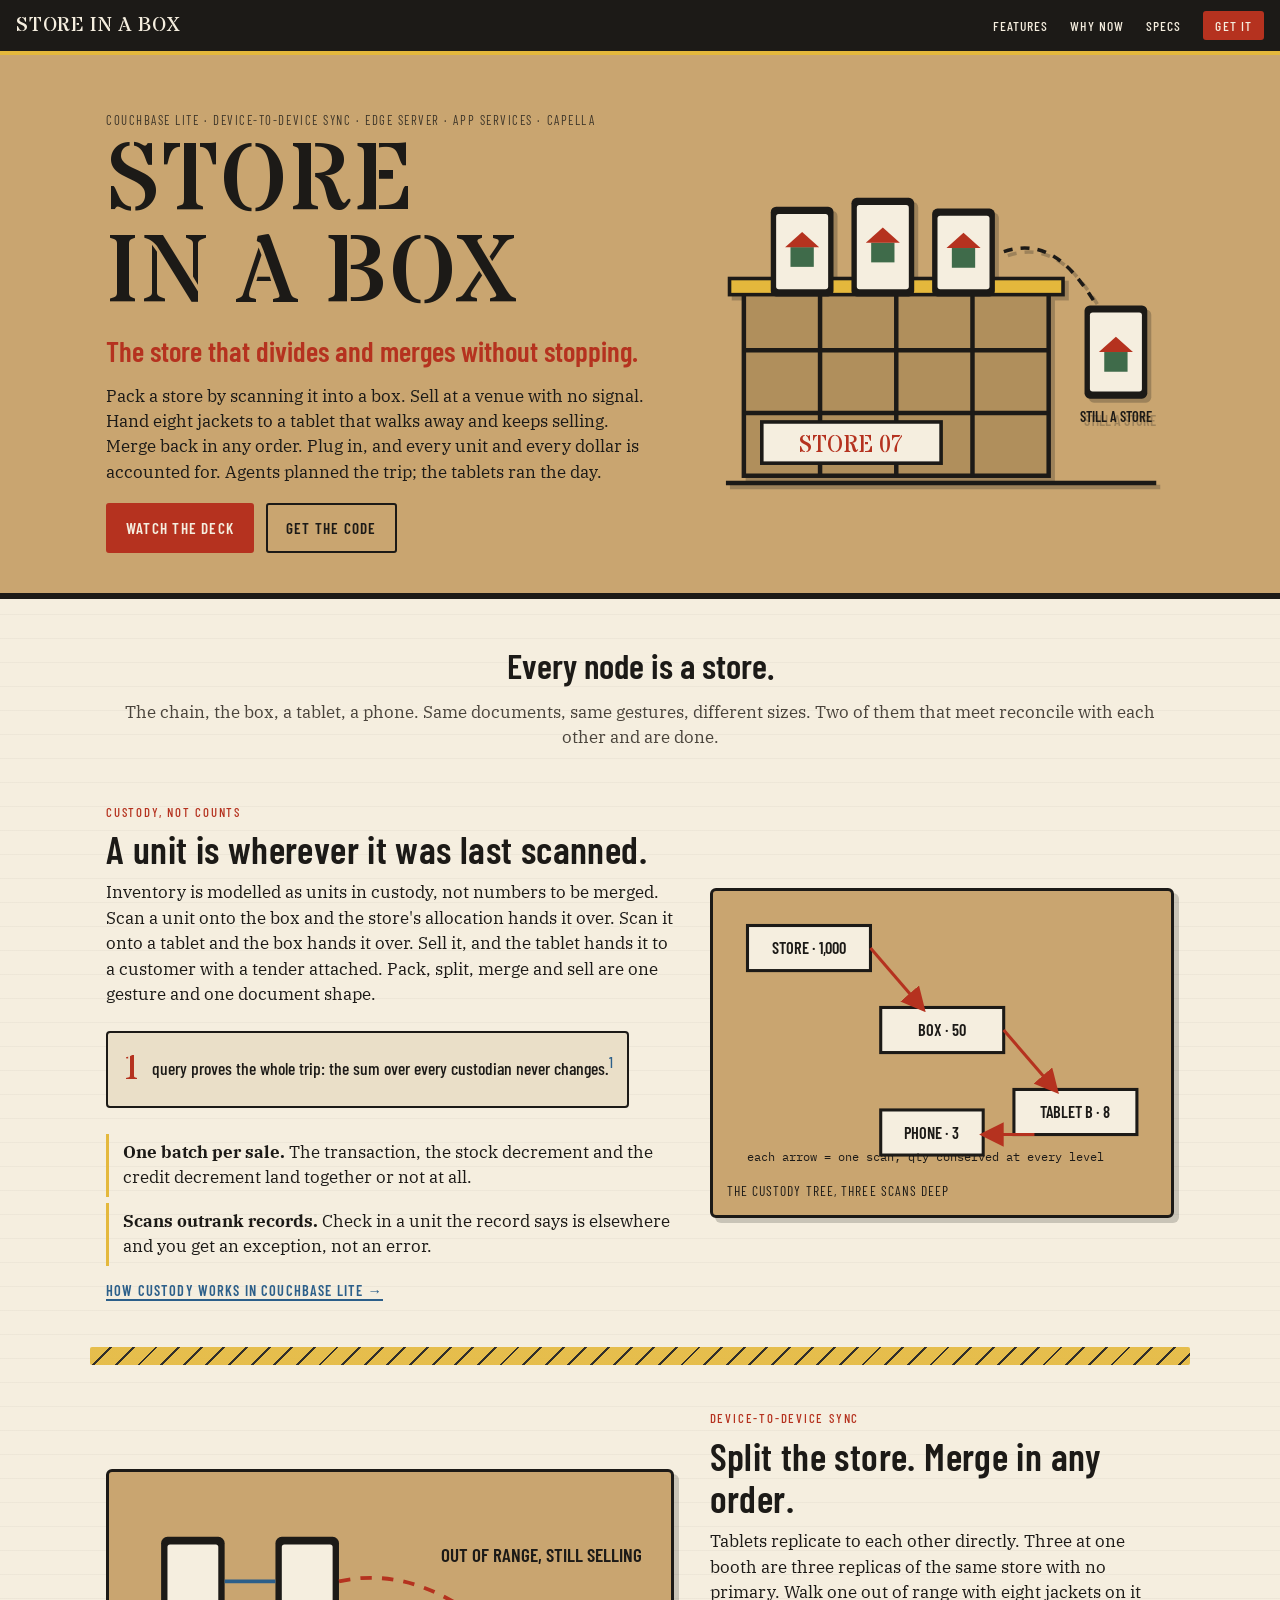
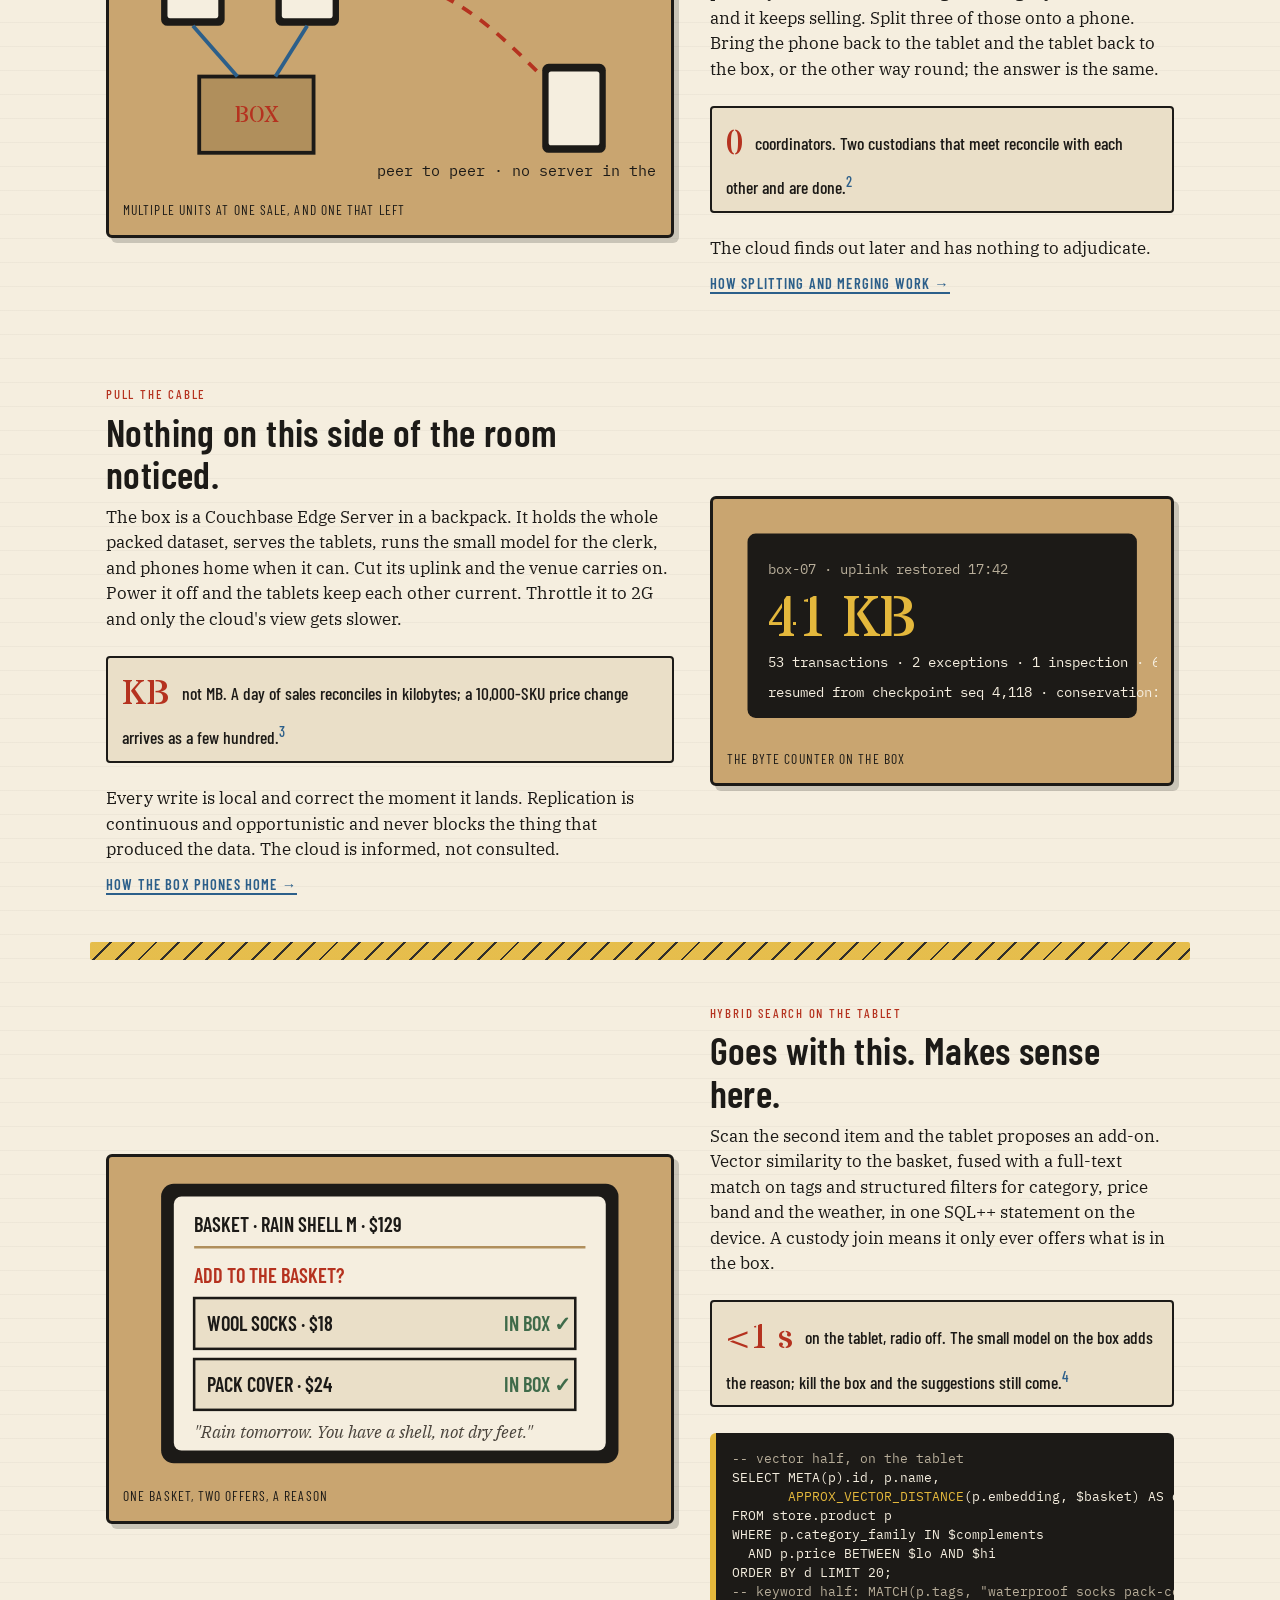
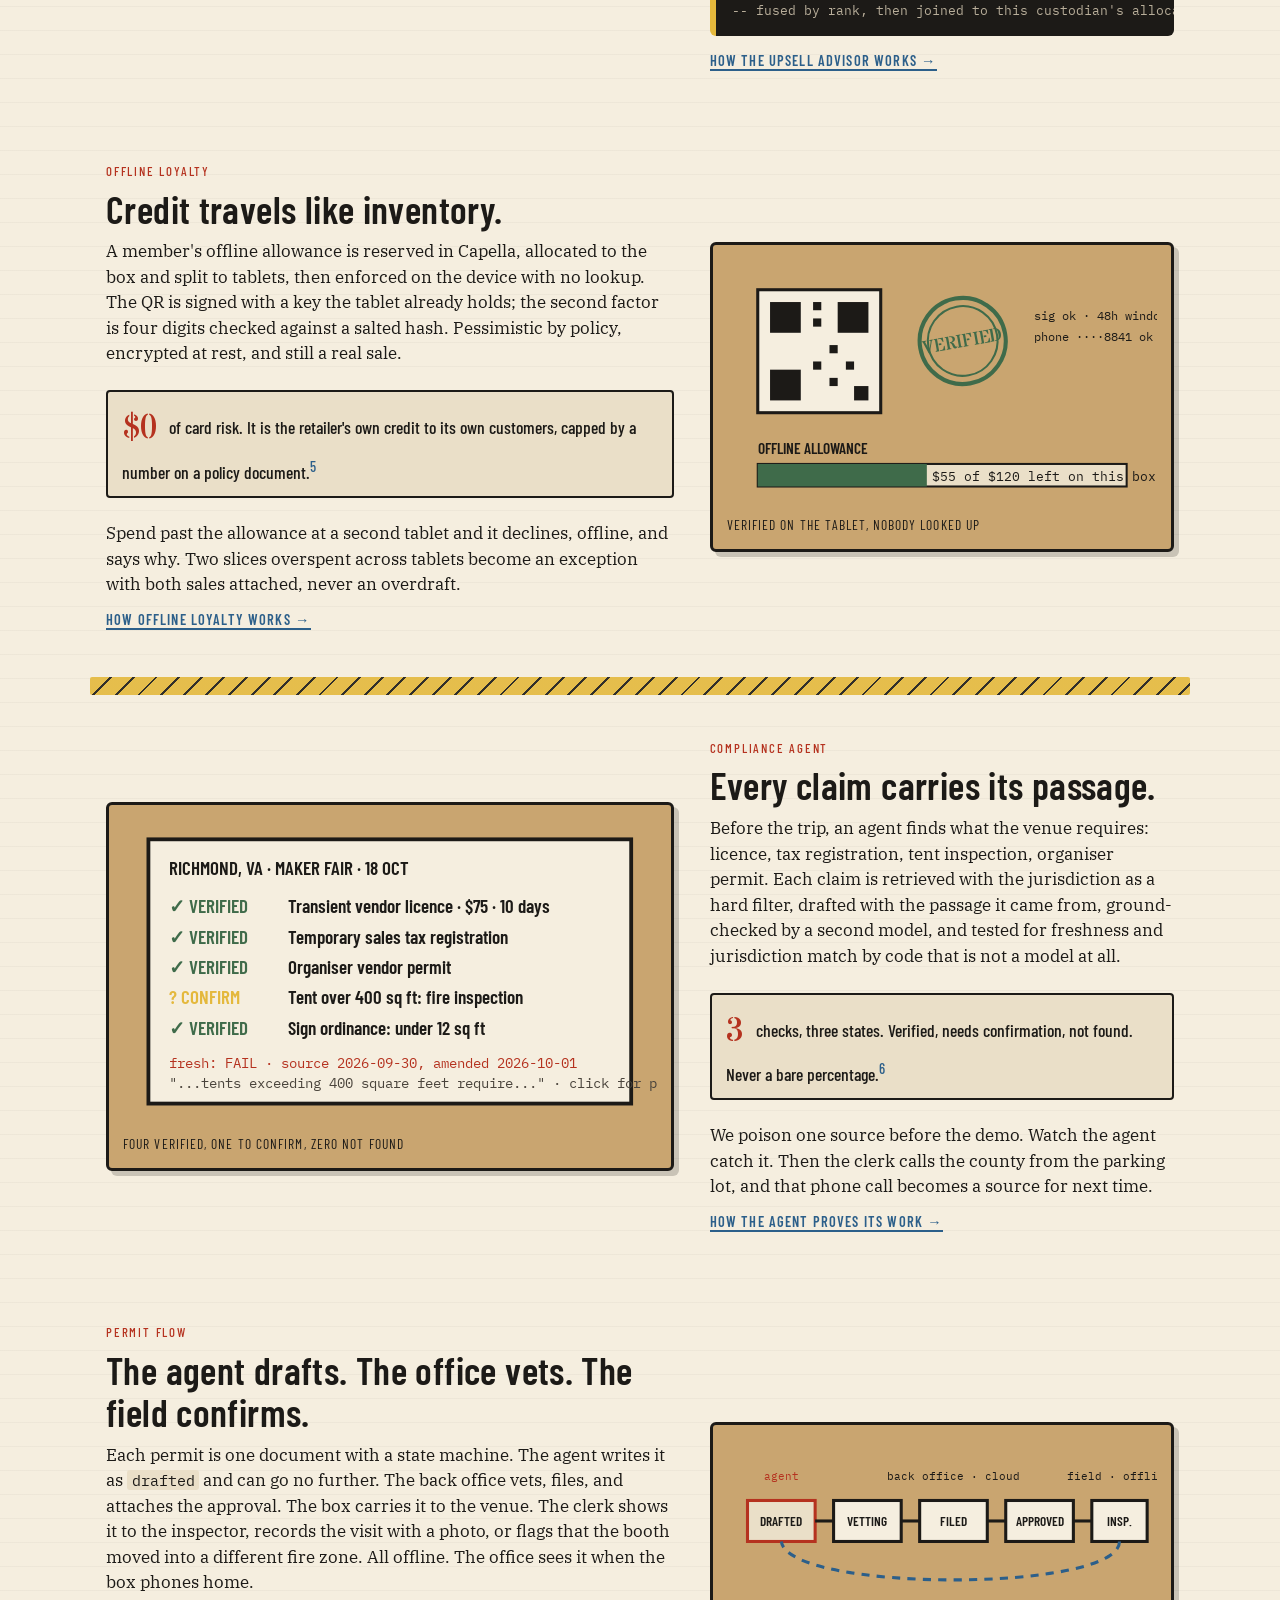
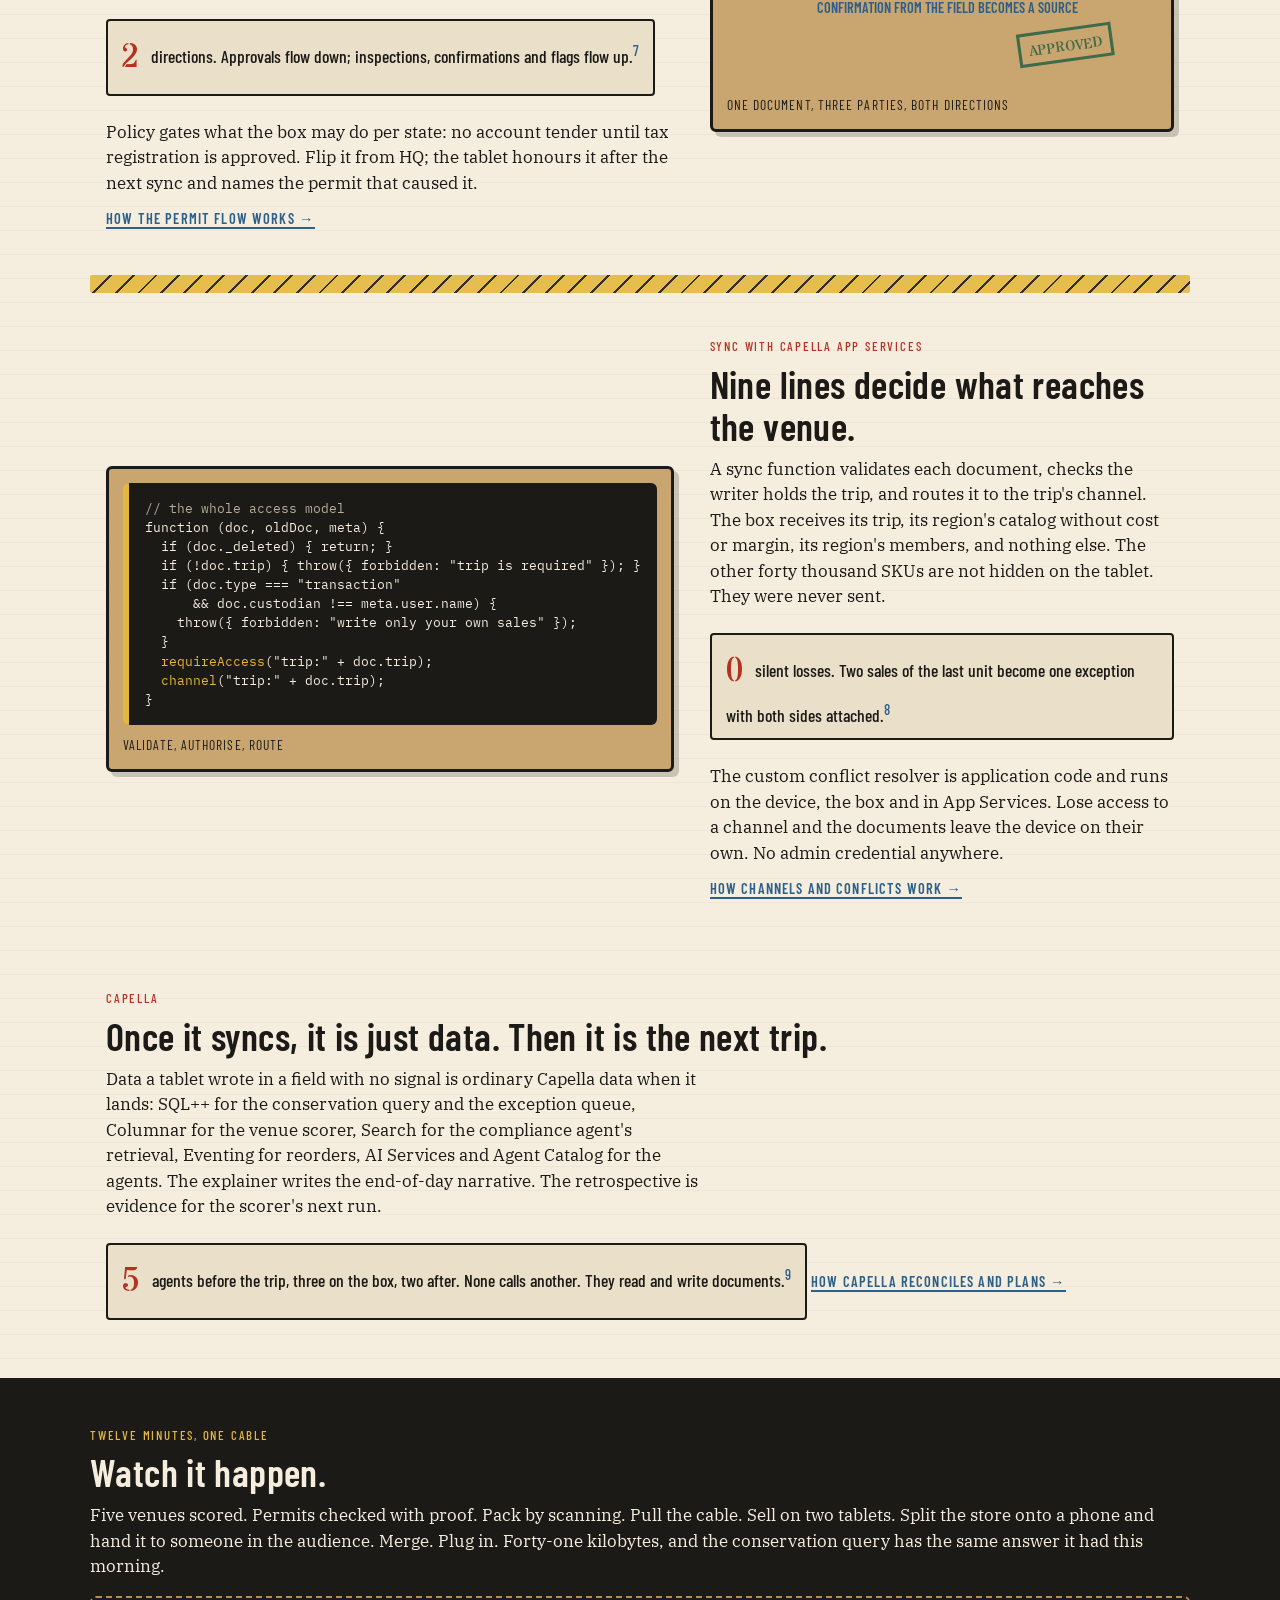
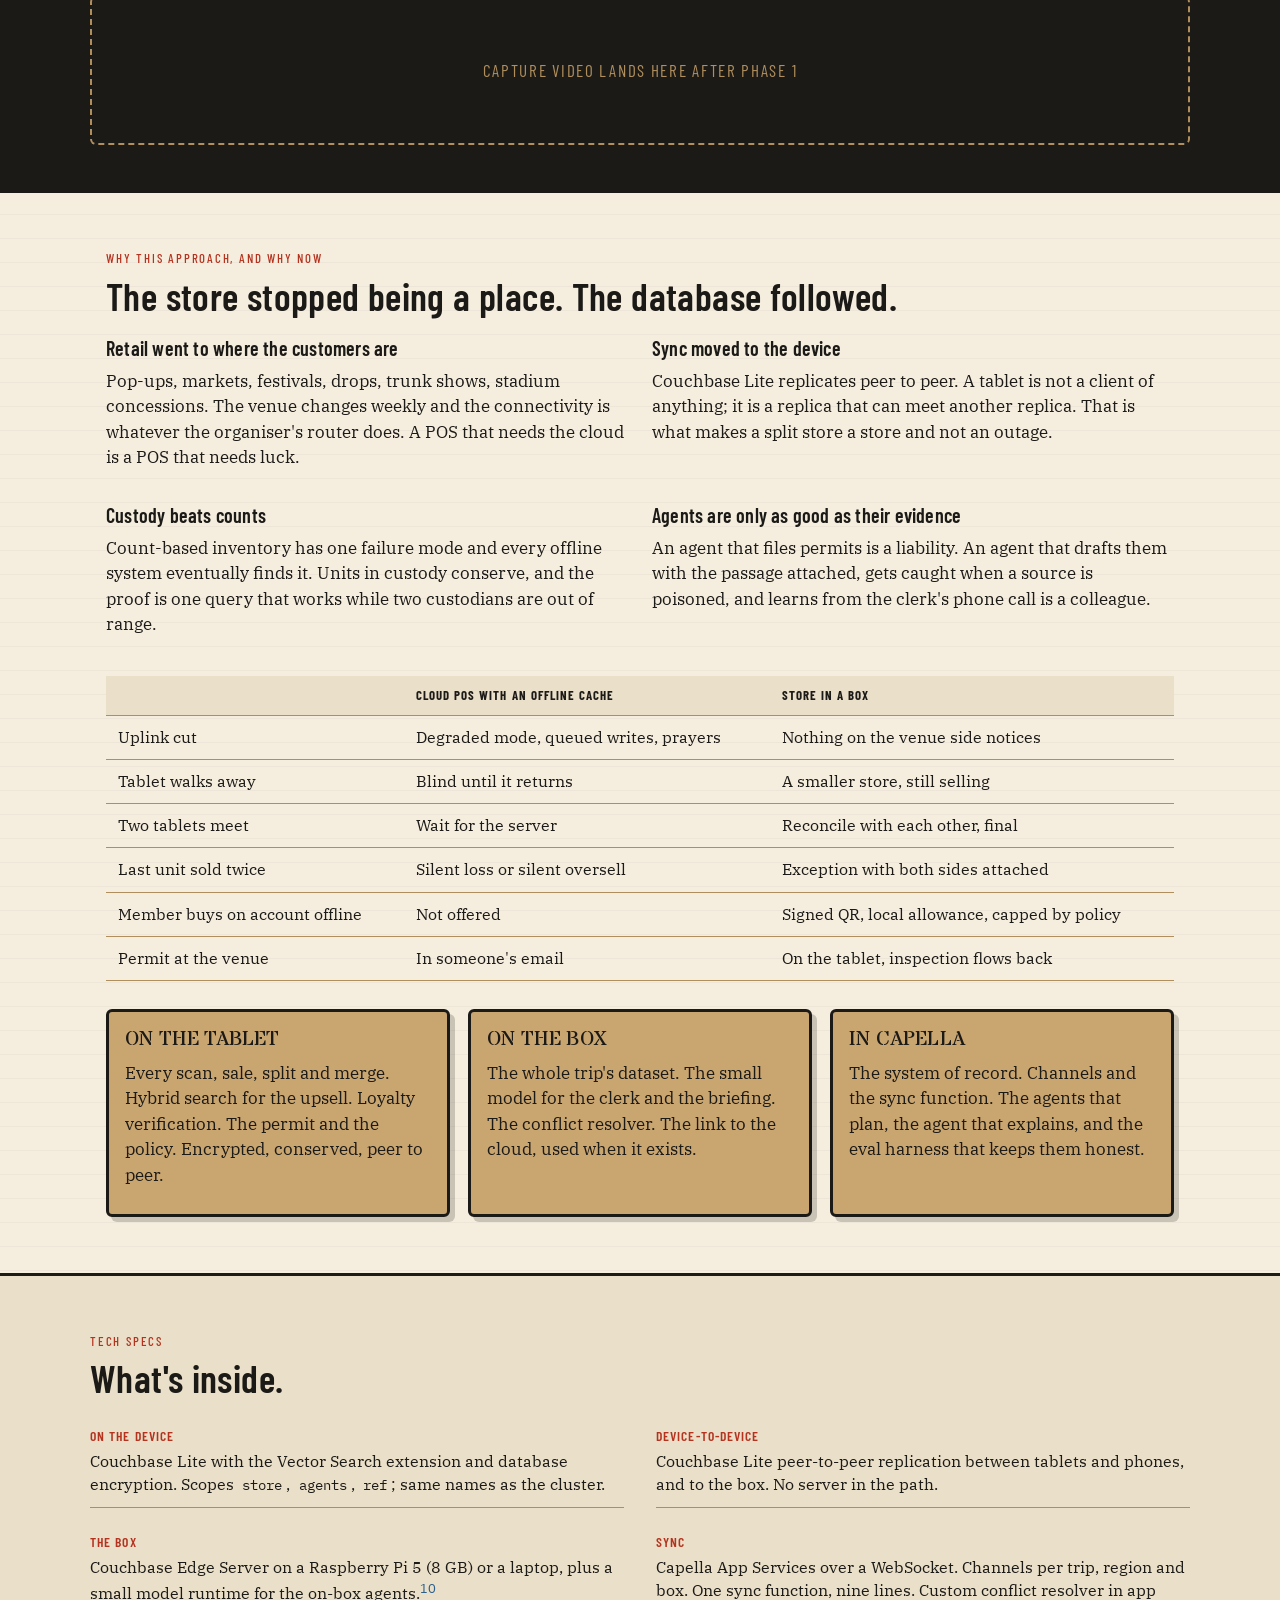
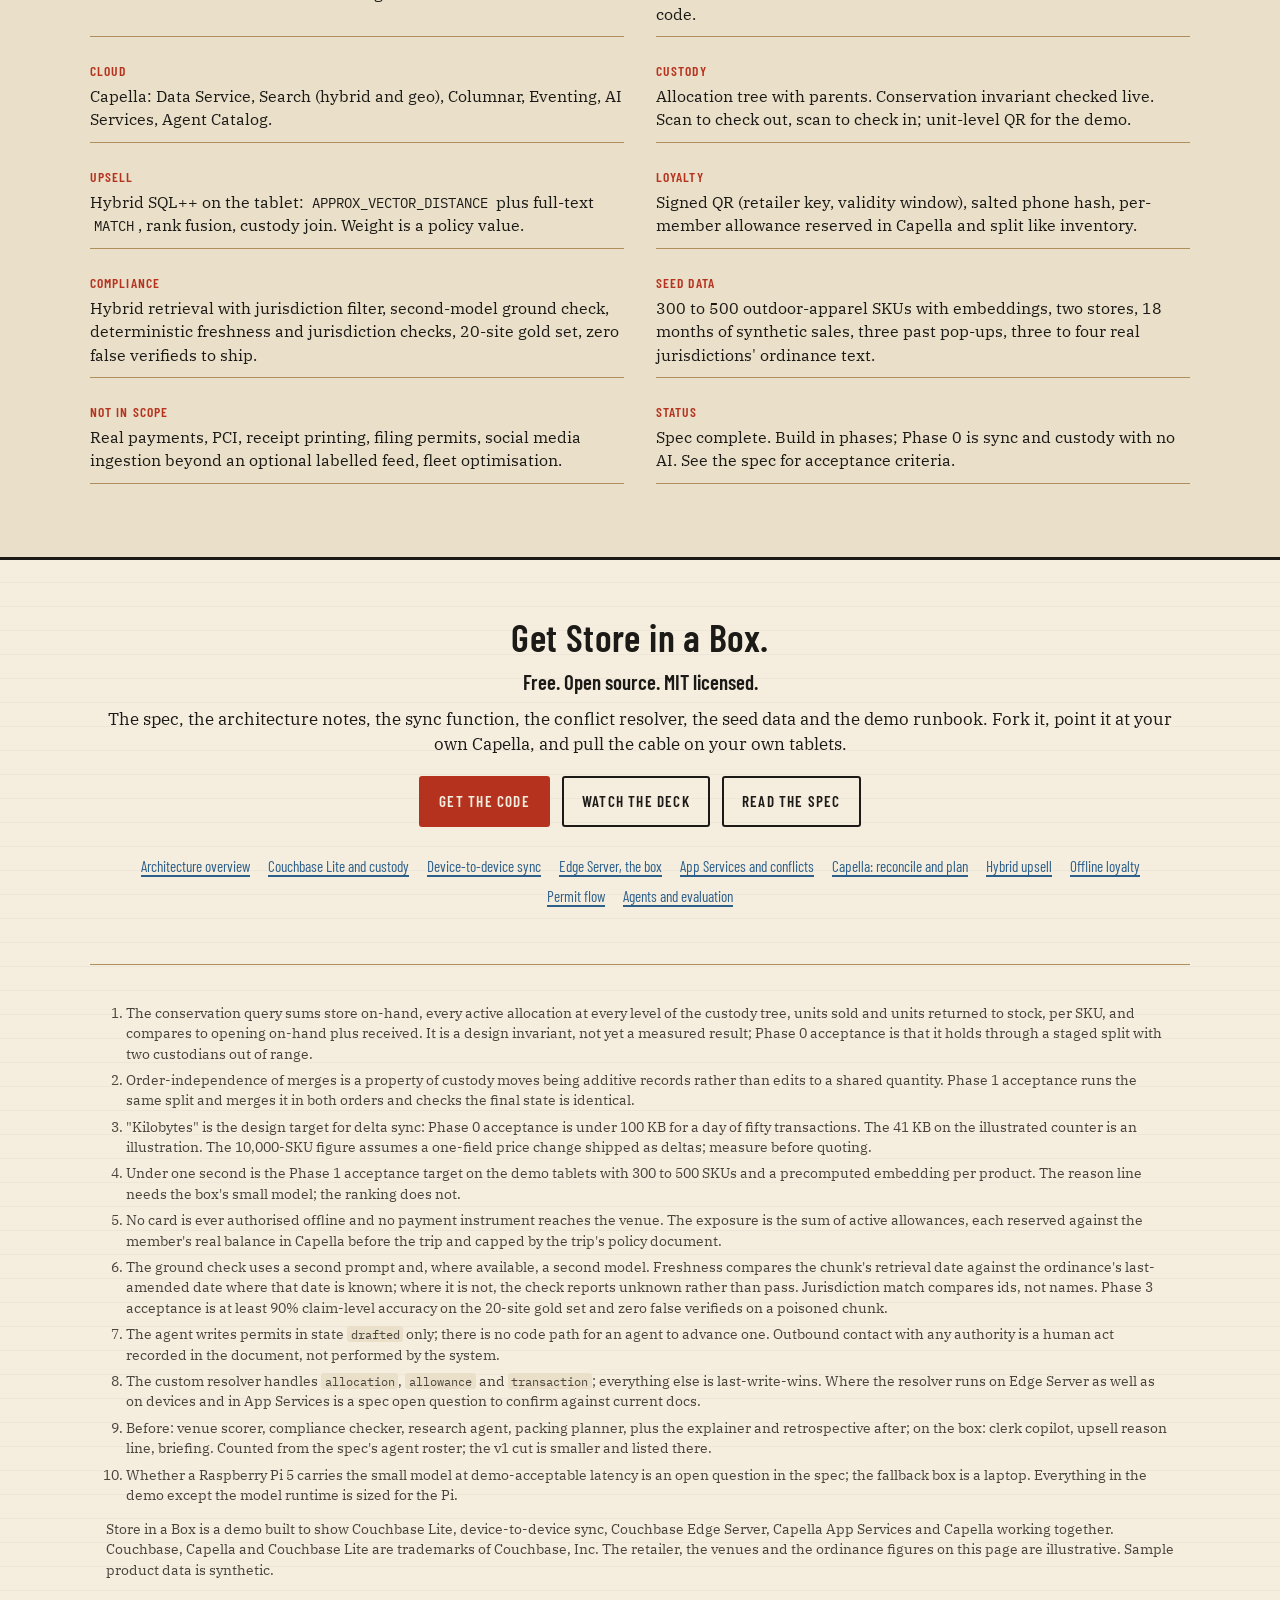
==== site/index.html @ a6a42d44 "Import the Store in a Box spec, architecture notes and product page Co-Authored-By: Claude Opus 5.5 " ====
<!doctype html>
<html lang="en">
<head>
<meta charset="utf-8">
<meta name="viewport" content="width=device-width, initial-scale=1">
<title>Store in a Box</title>
<meta name="description" content="A retail store that packs itself into a box, sells with no signal, splits into pieces that keep selling, and rejoins the chain with every unit accounted for. Built on Couchbase Lite, Edge Server, App Services and Capella. Open source demo.">
<meta property="og:title" content="Store in a Box: the store that divides and merges without stopping">
<meta property="og:description" content="Pack by scanning. Pull the cable. Split the store. Merge in any order. Reconcile without the cloud. Couchbase Lite, Edge Server, App Services, Capella.">
<meta property="og:image" content="images/banner.png">
<link rel="preconnect" href="https://fonts.googleapis.com">
<link rel="preconnect" href="https://fonts.gstatic.com" crossorigin>
<link rel="stylesheet" href="https://fonts.googleapis.com/css2?family=Stardos+Stencil:wght@400;700&family=Barlow+Condensed:wght@500;600&family=IBM+Plex+Serif:ital,wght@0,400;0,600;1,400&family=IBM+Plex+Mono&display=swap">
<link rel="stylesheet" href="styles.css">
</head>
<body>

<nav class="topnav">
  <a class="brand" href="#top">STORE IN A BOX</a>
  <div class="links">
    <a href="#features">Features</a>
    <a href="#why-now">Why now</a>
    <a href="#specs">Specs</a>
    <a class="buy" href="#get-it">Get it</a>
  </div>
</nav>

<!-- ============================== HERO ============================== -->
<header class="hero" id="top">
  <div class="hero-inner">
    <div class="hero-copy">
      <p class="eyebrow">Couchbase Lite · Device-to-device sync · Edge Server · App Services · Capella</p>
      <h1>STORE<br>IN A BOX</h1>
      <p class="tagline">The store that divides and merges without stopping.</p>
      <p class="lede">Pack a store by scanning it into a box. Sell at a venue with no signal. Hand eight jackets to a tablet that walks away and keeps selling. Merge back in any order. Plug in, and every unit and every dollar is accounted for. Agents planned the trip; the tablets ran the day.</p>
      <div class="ctas">
        <a class="btn primary" href="deck/">Watch the deck</a>
        <a class="btn outline" href="https://github.com/omnifroodle/store-in-a-box">Get the code</a>
      </div>
    </div>
    <figure class="hero-fig">
      <svg class="crate" viewBox="0 0 520 400" aria-labelledby="crate-title" role="img">
        <title id="crate-title">A shipping crate open at the top; three tablets stand in it, each marked with a small store icon; a fourth tablet is walking away to the right with a dotted line back to the crate.</title>
        <!-- crate body -->
        <rect x="40" y="150" width="340" height="210" fill="#B08F5C" stroke="#1C1A17" stroke-width="5"/>
        <g stroke="#1C1A17" stroke-width="5" fill="none">
          <line x1="40" y1="220" x2="380" y2="220"/><line x1="40" y1="290" x2="380" y2="290"/>
          <line x1="125" y1="150" x2="125" y2="360"/><line x1="210" y1="150" x2="210" y2="360"/><line x1="295" y1="150" x2="295" y2="360"/>
        </g>
        <!-- stencil label -->
        <rect x="60" y="300" width="200" height="46" fill="#F5EEDF" stroke="#1C1A17" stroke-width="4"/>
        <text x="160" y="333" text-anchor="middle" font-family="Stardos Stencil, Impact, sans-serif" font-size="26" fill="#B5321F">STORE 07</text>
        <!-- tape -->
        <rect x="24" y="140" width="372" height="18" fill="#E4B83C" stroke="#1C1A17" stroke-width="4"/>
        <!-- tablets in the crate -->
        <g>
          <rect x="70" y="60" width="70" height="100" rx="6" fill="#1C1A17"/><rect x="76" y="68" width="58" height="84" rx="3" fill="#F5EEDF"/>
          <rect x="160" y="50" width="70" height="110" rx="6" fill="#1C1A17"/><rect x="166" y="58" width="58" height="94" rx="3" fill="#F5EEDF"/>
          <rect x="250" y="62" width="70" height="98" rx="6" fill="#1C1A17"/><rect x="256" y="70" width="58" height="82" rx="3" fill="#F5EEDF"/>
          <!-- little store icons -->
          <g fill="#3F6B4A"><rect x="92" y="105" width="26" height="22"/><rect x="182" y="100" width="26" height="22"/><rect x="272" y="106" width="26" height="22"/></g>
          <g fill="#B5321F"><polygon points="86,105 105,88 124,105"/><polygon points="176,100 195,83 214,100"/><polygon points="266,106 285,89 304,106"/></g>
        </g>
        <!-- walking-away tablet -->
        <g>
          <path d="M330 110 C 390 90, 420 150, 440 180" stroke="#1C1A17" stroke-width="4" stroke-dasharray="10 9" fill="none"/>
          <rect x="420" y="170" width="70" height="104" rx="6" fill="#1C1A17"/><rect x="426" y="178" width="58" height="88" rx="3" fill="#F5EEDF"/>
          <rect x="442" y="222" width="26" height="22" fill="#3F6B4A"/><polygon points="436,222 455,205 474,222" fill="#B5321F"/>
          <text x="455" y="300" text-anchor="middle" font-family="Barlow Condensed, sans-serif" font-weight="600" font-size="16" fill="#1C1A17">STILL A STORE</text>
        </g>
        <!-- ground -->
        <line x1="20" y1="368" x2="500" y2="368" stroke="#1C1A17" stroke-width="5"/>
      </svg>
    </figure>
  </div>
</header>

<section class="statement">
  <p>Every node is a store.</p>
  <p class="quiet">The chain, the box, a tablet, a phone. Same documents, same gestures, different sizes. Two of them that meet reconcile with each other and are done.</p>
</section>

<!-- ============================ FEATURES ============================ -->
<div id="features">

<section class="feature">
  <div class="copy">
    <p class="kicker">Custody, not counts</p>
    <h2>A unit is wherever it was last scanned.</h2>
    <p>Inventory is modelled as units in custody, not numbers to be merged. Scan a unit onto the box and the store's allocation hands it over. Scan it onto a tablet and the box hands it over. Sell it, and the tablet hands it to a customer with a tender attached. Pack, split, merge and sell are one gesture and one document shape.</p>
    <div class="bignum"><span>1</span> query proves the whole trip: the sum over every custodian never changes.<sup><a href="#fn1">1</a></sup></div>
    <ul class="facts">
      <li><b>One batch per sale.</b> The transaction, the stock decrement and the credit decrement land together or not at all.</li>
      <li><b>Scans outrank records.</b> Check in a unit the record says is elsewhere and you get an exception, not an error.</li>
    </ul>
    <a class="more" href="https://github.com/omnifroodle/store-in-a-box/blob/main/docs/architecture/couchbase-lite-custody.md">How custody works in Couchbase Lite →</a>
  </div>
  <figure class="card">
    <svg viewBox="0 0 420 260" role="img" aria-label="Custody tree: store 1000 units, box 50, tablet B 8, phone 3. Each arrow is a scan.">
      <g font-family="Barlow Condensed, sans-serif" font-weight="600" font-size="16" fill="#1C1A17">
        <rect x="20" y="20" width="120" height="44" fill="#F5EEDF" stroke="#1C1A17" stroke-width="3"/><text x="80" y="48" text-anchor="middle">STORE · 1,000</text>
        <rect x="150" y="100" width="120" height="44" fill="#F5EEDF" stroke="#1C1A17" stroke-width="3"/><text x="210" y="128" text-anchor="middle">BOX · 50</text>
        <rect x="280" y="180" width="120" height="44" fill="#F5EEDF" stroke="#1C1A17" stroke-width="3"/><text x="340" y="208" text-anchor="middle">TABLET B · 8</text>
        <rect x="150" y="200" width="100" height="44" fill="#F5EEDF" stroke="#1C1A17" stroke-width="3"/><text x="200" y="228" text-anchor="middle">PHONE · 3</text>
      </g>
      <g stroke="#B5321F" stroke-width="3" fill="none" marker-end="url(#arr)">
        <path d="M140 42 L 190 100"/><path d="M270 122 L 320 180"/><path d="M300 224 L 252 224"/>
      </g>
      <defs><marker id="arr" markerWidth="8" markerHeight="8" refX="6" refY="4" orient="auto"><path d="M0,0 L8,4 L0,8 z" fill="#B5321F"/></marker></defs>
      <text x="20" y="250" font-family="IBM Plex Mono, monospace" font-size="12" fill="#1C1A17">each arrow = one scan; qty conserved at every level</text>
    </svg>
    <figcaption>The custody tree, three scans deep</figcaption>
  </figure>
</section>

<hr class="tape">

<section class="feature flip">
  <div class="copy">
    <p class="kicker">Device-to-device sync</p>
    <h2>Split the store. Merge in any order.</h2>
    <p>Tablets replicate to each other directly. Three at one booth are three replicas of the same store with no primary. Walk one out of range with eight jackets on it and it keeps selling. Split three of those onto a phone. Bring the phone back to the tablet and the tablet back to the box, or the other way round; the answer is the same.</p>
    <div class="bignum"><span>0</span> coordinators. Two custodians that meet reconcile with each other and are done.<sup><a href="#fn2">2</a></sup></div>
    <p>The cloud finds out later and has nothing to adjudicate.</p>
    <a class="more" href="https://github.com/omnifroodle/store-in-a-box/blob/main/docs/architecture/device-to-device-sync.md">How splitting and merging work →</a>
  </div>
  <figure class="card">
    <svg viewBox="0 0 420 240" role="img" aria-label="Three tablets connected to each other and to a box; one tablet drifts away with a dotted link; later it returns.">
      <g fill="#1C1A17"><rect x="30" y="40" width="50" height="70" rx="5"/><rect x="120" y="40" width="50" height="70" rx="5"/><rect x="330" y="140" width="50" height="70" rx="5"/></g>
      <g fill="#F5EEDF"><rect x="35" y="46" width="40" height="58" rx="2"/><rect x="125" y="46" width="40" height="58" rx="2"/><rect x="335" y="146" width="40" height="58" rx="2"/></g>
      <rect x="60" y="150" width="90" height="60" fill="#B08F5C" stroke="#1C1A17" stroke-width="3"/>
      <text x="105" y="186" text-anchor="middle" font-family="Stardos Stencil, Impact, sans-serif" font-size="18" fill="#B5321F">BOX</text>
      <g stroke="#2C5F8A" stroke-width="3" fill="none">
        <line x1="80" y1="75" x2="120" y2="75"/><line x1="55" y1="110" x2="90" y2="150"/><line x1="145" y1="110" x2="120" y2="150"/>
      </g>
      <path d="M170 75 C 240 60, 290 110, 330 150" stroke="#B5321F" stroke-width="3" stroke-dasharray="9 8" fill="none"/>
      <text x="250" y="60" font-family="Barlow Condensed, sans-serif" font-weight="600" font-size="15" fill="#1C1A17">OUT OF RANGE, STILL SELLING</text>
      <text x="200" y="228" font-family="IBM Plex Mono, monospace" font-size="12" fill="#1C1A17">peer to peer · no server in the path</text>
    </svg>
    <figcaption>Multiple units at one sale, and one that left</figcaption>
  </figure>
</section>

<section class="feature hero-feature">
  <div class="copy">
    <p class="kicker">Pull the cable</p>
    <h2>Nothing on this side of the room noticed.</h2>
    <p>The box is a Couchbase Edge Server in a backpack. It holds the whole packed dataset, serves the tablets, runs the small model for the clerk, and phones home when it can. Cut its uplink and the venue carries on. Power it off and the tablets keep each other current. Throttle it to 2G and only the cloud's view gets slower.</p>
    <div class="bignum"><span>KB</span> not MB. A day of sales reconciles in kilobytes; a 10,000-SKU price change arrives as a few hundred.<sup><a href="#fn3">3</a></sup></div>
    <p>Every write is local and correct the moment it lands. Replication is continuous and opportunistic and never blocks the thing that produced the data. The cloud is informed, not consulted.</p>
    <a class="more" href="https://github.com/omnifroodle/store-in-a-box/blob/main/docs/architecture/edge-server-box.md">How the box phones home →</a>
  </div>
  <figure class="card">
    <svg viewBox="0 0 420 220" role="img" aria-label="A byte counter reading 41 KB after a day offline, with a cable icon unplugged then plugged.">
      <rect x="20" y="20" width="380" height="180" fill="#1C1A17" rx="8"/>
      <text x="40" y="60" font-family="IBM Plex Mono, monospace" font-size="14" fill="#B8AE9A">box-07 · uplink restored 17:42</text>
      <text x="40" y="120" font-family="Stardos Stencil, Impact, sans-serif" font-size="56" fill="#E4B83C">41 KB</text>
      <text x="40" y="150" font-family="IBM Plex Mono, monospace" font-size="14" fill="#F5EEDF">53 transactions · 2 exceptions · 1 inspection · 6 demand signals</text>
      <text x="40" y="180" font-family="IBM Plex Mono, monospace" font-size="14" fill="#F5EEDF">resumed from checkpoint seq 4,118 · conservation: OK</text>
    </svg>
    <figcaption>The byte counter on the box</figcaption>
  </figure>
</section>

<hr class="tape">

<section class="feature flip">
  <div class="copy">
    <p class="kicker">Hybrid search on the tablet</p>
    <h2>Goes with this. Makes sense here.</h2>
    <p>Scan the second item and the tablet proposes an add-on. Vector similarity to the basket, fused with a full-text match on tags and structured filters for category, price band and the weather, in one SQL++ statement on the device. A custody join means it only ever offers what is in the box.</p>
    <div class="bignum"><span>&lt;1 s</span> on the tablet, radio off. The small model on the box adds the reason; kill the box and the suggestions still come.<sup><a href="#fn4">4</a></sup></div>
    <pre class="query"><span class="c">-- vector half, on the tablet</span>
SELECT META(p).id, p.name,
       <span class="k">APPROX_VECTOR_DISTANCE</span>(p.embedding, $basket) AS d
FROM store.product p
WHERE p.category_family IN $complements
  AND p.price BETWEEN $lo AND $hi
ORDER BY d LIMIT 20;
<span class="c">-- keyword half: MATCH(p.tags, "waterproof socks pack-cover"), same filters</span>
<span class="c">-- fused by rank, then joined to this custodian's allocations</span></pre>
    <a class="more" href="https://github.com/omnifroodle/store-in-a-box/blob/main/docs/architecture/hybrid-upsell.md">How the upsell advisor works →</a>
  </div>
  <figure class="card">
    <svg viewBox="0 0 420 240" role="img" aria-label="A checkout screen: rain shell in the basket; two suggestions, wool socks and a pack cover, with a one-line reason.">
      <rect x="30" y="10" width="360" height="220" rx="10" fill="#1C1A17"/><rect x="40" y="20" width="340" height="200" rx="6" fill="#F5EEDF"/>
      <g font-family="Barlow Condensed, sans-serif" font-weight="600" font-size="16" fill="#1C1A17">
        <text x="56" y="48">BASKET · RAIN SHELL M · $129</text>
        <line x1="56" y1="60" x2="364" y2="60" stroke="#B08F5C" stroke-width="2"/>
        <text x="56" y="88" fill="#B5321F">ADD TO THE BASKET?</text>
        <rect x="56" y="100" width="300" height="40" fill="#EADFC8" stroke="#1C1A17" stroke-width="2"/><text x="66" y="126">WOOL SOCKS · $18</text><text x="300" y="126" fill="#3F6B4A">IN BOX ✓</text>
        <rect x="56" y="148" width="300" height="40" fill="#EADFC8" stroke="#1C1A17" stroke-width="2"/><text x="66" y="174">PACK COVER · $24</text><text x="300" y="174" fill="#3F6B4A">IN BOX ✓</text>
      </g>
      <text x="56" y="210" font-family="IBM Plex Serif, serif" font-style="italic" font-size="13" fill="#4A443C">"Rain tomorrow. You have a shell, not dry feet."</text>
    </svg>
    <figcaption>One basket, two offers, a reason</figcaption>
  </figure>
</section>

<section class="feature">
  <div class="copy">
    <p class="kicker">Offline loyalty</p>
    <h2>Credit travels like inventory.</h2>
    <p>A member's offline allowance is reserved in Capella, allocated to the box and split to tablets, then enforced on the device with no lookup. The QR is signed with a key the tablet already holds; the second factor is four digits checked against a salted hash. Pessimistic by policy, encrypted at rest, and still a real sale.</p>
    <div class="bignum"><span>$0</span> of card risk. It is the retailer's own credit to its own customers, capped by a number on a policy document.<sup><a href="#fn5">5</a></sup></div>
    <p>Spend past the allowance at a second tablet and it declines, offline, and says why. Two slices overspent across tablets become an exception with both sales attached, never an overdraft.</p>
    <a class="more" href="https://github.com/omnifroodle/store-in-a-box/blob/main/docs/architecture/offline-loyalty.md">How offline loyalty works →</a>
  </div>
  <figure class="card">
    <svg viewBox="0 0 420 240" role="img" aria-label="A loyalty card QR code, a verified stamp, and an allowance bar dropping from 120 to 55.">
      <rect x="30" y="30" width="120" height="120" fill="#F5EEDF" stroke="#1C1A17" stroke-width="3"/>
      <g fill="#1C1A17">
        <rect x="42" y="42" width="30" height="30"/><rect x="108" y="42" width="30" height="30"/><rect x="42" y="108" width="30" height="30"/>
        <rect x="84" y="42" width="8" height="8"/><rect x="84" y="58" width="8" height="8"/><rect x="100" y="84" width="8" height="8"/><rect x="84" y="100" width="8" height="8"/><rect x="116" y="100" width="8" height="8"/><rect x="100" y="116" width="8" height="8"/><rect x="124" y="124" width="14" height="14"/>
      </g>
      <g transform="rotate(-10 230 80)"><circle cx="230" cy="80" r="42" fill="none" stroke="#3F6B4A" stroke-width="4"/><circle cx="230" cy="80" r="34" fill="none" stroke="#3F6B4A" stroke-width="2"/><text x="230" y="86" text-anchor="middle" font-family="Stardos Stencil, Impact, sans-serif" font-size="18" fill="#3F6B4A">VERIFIED</text></g>
      <text x="300" y="60" font-family="IBM Plex Mono, monospace" font-size="12" fill="#1C1A17">sig ok · 48h window</text>
      <text x="300" y="80" font-family="IBM Plex Mono, monospace" font-size="12" fill="#1C1A17">phone ····8841 ok</text>
      <text x="30" y="190" font-family="Barlow Condensed, sans-serif" font-weight="600" font-size="15" fill="#1C1A17">OFFLINE ALLOWANCE</text>
      <rect x="30" y="200" width="360" height="22" fill="#EADFC8" stroke="#1C1A17" stroke-width="2"/><rect x="30" y="200" width="165" height="22" fill="#3F6B4A"/>
      <text x="200" y="217" font-family="IBM Plex Mono, monospace" font-size="13" fill="#1C1A17">$55 of $120 left on this box</text>
    </svg>
    <figcaption>Verified on the tablet, nobody looked up</figcaption>
  </figure>
</section>

<hr class="tape">

<section class="feature flip">
  <div class="copy">
    <p class="kicker">Compliance agent</p>
    <h2>Every claim carries its passage.</h2>
    <p>Before the trip, an agent finds what the venue requires: licence, tax registration, tent inspection, organiser permit. Each claim is retrieved with the jurisdiction as a hard filter, drafted with the passage it came from, ground-checked by a second model, and tested for freshness and jurisdiction match by code that is not a model at all.</p>
    <div class="bignum"><span>3</span> checks, three states. Verified, needs confirmation, not found. Never a bare percentage.<sup><a href="#fn6">6</a></sup></div>
    <p>We poison one source before the demo. Watch the agent catch it. Then the clerk calls the county from the parking lot, and that phone call becomes a source for next time.</p>
    <a class="more" href="https://github.com/omnifroodle/store-in-a-box/blob/main/docs/architecture/agents-and-evaluation.md">How the agent proves its work →</a>
  </div>
  <figure class="card">
    <svg viewBox="0 0 420 240" role="img" aria-label="A compliance checklist with four verified items and one needing confirmation, with a passage quoted below.">
      <rect x="20" y="16" width="380" height="208" fill="#F5EEDF" stroke="#1C1A17" stroke-width="3"/>
      <g font-family="Barlow Condensed, sans-serif" font-weight="600" font-size="15" fill="#1C1A17">
        <text x="36" y="44">RICHMOND, VA · MAKER FAIR · 18 OCT</text>
        <text x="36" y="74" fill="#3F6B4A">✓ VERIFIED</text><text x="130" y="74">Transient vendor licence · $75 · 10 days</text>
        <text x="36" y="98" fill="#3F6B4A">✓ VERIFIED</text><text x="130" y="98">Temporary sales tax registration</text>
        <text x="36" y="122" fill="#3F6B4A">✓ VERIFIED</text><text x="130" y="122">Organiser vendor permit</text>
        <text x="36" y="146" fill="#E4B83C">? CONFIRM</text><text x="130" y="146">Tent over 400 sq ft: fire inspection</text>
        <text x="36" y="170" fill="#3F6B4A">✓ VERIFIED</text><text x="130" y="170">Sign ordinance: under 12 sq ft</text>
      </g>
      <text x="36" y="196" font-family="IBM Plex Mono, monospace" font-size="11" fill="#B5321F">fresh: FAIL · source 2026-09-30, amended 2026-10-01</text>
      <text x="36" y="212" font-family="IBM Plex Mono, monospace" font-size="11" fill="#4A443C">"...tents exceeding 400 square feet require..." · click for passage</text>
    </svg>
    <figcaption>Four verified, one to confirm, zero not found</figcaption>
  </figure>
</section>

<section class="feature">
  <div class="copy">
    <p class="kicker">Permit flow</p>
    <h2>The agent drafts. The office vets. The field confirms.</h2>
    <p>Each permit is one document with a state machine. The agent writes it as <code>drafted</code> and can go no further. The back office vets, files, and attaches the approval. The box carries it to the venue. The clerk shows it to the inspector, records the visit with a photo, or flags that the booth moved into a different fire zone. All offline. The office sees it when the box phones home.</p>
    <div class="bignum"><span>2</span> directions. Approvals flow down; inspections, confirmations and flags flow up.<sup><a href="#fn7">7</a></sup></div>
    <p>Policy gates what the box may do per state: no account tender until tax registration is approved. Flip it from HQ; the tablet honours it after the next sync and names the permit that caused it.</p>
    <a class="more" href="https://github.com/omnifroodle/store-in-a-box/blob/main/docs/architecture/permit-flow.md">How the permit flow works →</a>
  </div>
  <figure class="card">
    <svg viewBox="0 0 420 240" role="img" aria-label="Permit states in a row: drafted, vetting, filed, approved, inspected, with the first owned by the agent and the rest by people.">
      <g font-family="Barlow Condensed, sans-serif" font-weight="600" font-size="13" fill="#1C1A17">
        <rect x="20" y="60" width="66" height="40" fill="#EADFC8" stroke="#B5321F" stroke-width="3"/><text x="53" y="85" text-anchor="middle">DRAFTED</text>
        <rect x="104" y="60" width="66" height="40" fill="#F5EEDF" stroke="#1C1A17" stroke-width="3"/><text x="137" y="85" text-anchor="middle">VETTING</text>
        <rect x="188" y="60" width="66" height="40" fill="#F5EEDF" stroke="#1C1A17" stroke-width="3"/><text x="221" y="85" text-anchor="middle">FILED</text>
        <rect x="272" y="60" width="66" height="40" fill="#F5EEDF" stroke="#1C1A17" stroke-width="3"/><text x="305" y="85" text-anchor="middle">APPROVED</text>
        <rect x="356" y="60" width="54" height="40" fill="#F5EEDF" stroke="#1C1A17" stroke-width="3"/><text x="383" y="85" text-anchor="middle">INSP.</text>
      </g>
      <g stroke="#1C1A17" stroke-width="3" fill="none"><line x1="86" y1="80" x2="104" y2="80"/><line x1="170" y1="80" x2="188" y2="80"/><line x1="254" y1="80" x2="272" y2="80"/><line x1="338" y1="80" x2="356" y2="80"/></g>
      <text x="53" y="40" text-anchor="middle" font-family="IBM Plex Mono, monospace" font-size="11" fill="#B5321F">agent</text>
      <text x="221" y="40" text-anchor="middle" font-family="IBM Plex Mono, monospace" font-size="11" fill="#1C1A17">back office · cloud</text>
      <text x="383" y="40" text-anchor="middle" font-family="IBM Plex Mono, monospace" font-size="11" fill="#1C1A17">field · offline</text>
      <path d="M383 100 C 383 150, 60 150, 53 100" stroke="#2C5F8A" stroke-width="3" stroke-dasharray="8 7" fill="none"/>
      <text x="215" y="170" text-anchor="middle" font-family="Barlow Condensed, sans-serif" font-weight="600" font-size="14" fill="#2C5F8A">CONFIRMATION FROM THE FIELD BECOMES A SOURCE</text>
      <g transform="rotate(-8 330 200)"><rect x="285" y="186" width="90" height="30" fill="none" stroke="#3F6B4A" stroke-width="3"/><text x="330" y="207" text-anchor="middle" font-family="Stardos Stencil, Impact, sans-serif" font-size="14" fill="#3F6B4A">APPROVED</text></g>
    </svg>
    <figcaption>One document, three parties, both directions</figcaption>
  </figure>
</section>

<hr class="tape">

<section class="feature flip">
  <div class="copy">
    <p class="kicker">Sync with Capella App Services</p>
    <h2>Nine lines decide what reaches the venue.</h2>
    <p>A sync function validates each document, checks the writer holds the trip, and routes it to the trip's channel. The box receives its trip, its region's catalog without cost or margin, its region's members, and nothing else. The other forty thousand SKUs are not hidden on the tablet. They were never sent.</p>
    <div class="bignum"><span>0</span> silent losses. Two sales of the last unit become one exception with both sides attached.<sup><a href="#fn8">8</a></sup></div>
    <p>The custom conflict resolver is application code and runs on the device, the box and in App Services. Lose access to a channel and the documents leave the device on their own. No admin credential anywhere.</p>
    <a class="more" href="https://github.com/omnifroodle/store-in-a-box/blob/main/docs/architecture/app-services-sync.md">How channels and conflicts work →</a>
  </div>
  <figure class="card">
    <pre class="query" style="margin:0"><span class="c">// the whole access model</span>
function (doc, oldDoc, meta) {
  if (doc._deleted) { return; }
  if (!doc.trip) { throw({ forbidden: "trip is required" }); }
  if (doc.type === "transaction"
      &amp;&amp; doc.custodian !== meta.user.name) {
    throw({ forbidden: "write only your own sales" });
  }
  <span class="k">requireAccess</span>("trip:" + doc.trip);
  <span class="k">channel</span>("trip:" + doc.trip);
}</pre>
    <figcaption>Validate, authorise, route</figcaption>
  </figure>
</section>

<section class="feature wide">
  <div class="copy">
    <p class="kicker">Capella</p>
    <h2>Once it syncs, it is just data. Then it is the next trip.</h2>
    <p>Data a tablet wrote in a field with no signal is ordinary Capella data when it lands: SQL++ for the conservation query and the exception queue, Columnar for the venue scorer, Search for the compliance agent's retrieval, Eventing for reorders, AI Services and Agent Catalog for the agents. The explainer writes the end-of-day narrative. The retrospective is evidence for the scorer's next run.</p>
    <div class="bignum"><span>5</span> agents before the trip, three on the box, two after. None calls another. They read and write documents.<sup><a href="#fn9">9</a></sup></div>
    <a class="more" href="https://github.com/omnifroodle/store-in-a-box/blob/main/docs/architecture/capella-reconcile.md">How Capella reconciles and plans →</a>
  </div>
</section>

</div><!-- /features -->

<!-- ============================== WATCH ============================= -->
<section class="watch">
  <div class="inner">
    <p class="kicker">Twelve minutes, one cable</p>
    <h2>Watch it happen.</h2>
    <p>Five venues scored. Permits checked with proof. Pack by scanning. Pull the cable. Sell on two tablets. Split the store onto a phone and hand it to someone in the audience. Merge. Plug in. Forty-one kilobytes, and the conservation query has the same answer it had this morning.</p>
    <div class="placeholder">Capture video lands here after Phase 1</div>
  </div>
</section>

<!-- ============================== WHY NOW =========================== -->
<section class="why" id="why-now">
  <p class="kicker">Why this approach, and why now</p>
  <h2>The store stopped being a place. The database followed.</h2>
  <div class="grid">
    <div><h3>Retail went to where the customers are</h3><p>Pop-ups, markets, festivals, drops, trunk shows, stadium concessions. The venue changes weekly and the connectivity is whatever the organiser's router does. A POS that needs the cloud is a POS that needs luck.</p></div>
    <div><h3>Sync moved to the device</h3><p>Couchbase Lite replicates peer to peer. A tablet is not a client of anything; it is a replica that can meet another replica. That is what makes a split store a store and not an outage.</p></div>
    <div><h3>Custody beats counts</h3><p>Count-based inventory has one failure mode and every offline system eventually finds it. Units in custody conserve, and the proof is one query that works while two custodians are out of range.</p></div>
    <div><h3>Agents are only as good as their evidence</h3><p>An agent that files permits is a liability. An agent that drafts them with the passage attached, gets caught when a source is poisoned, and learns from the clerk's phone call is a colleague.</p></div>
  </div>
  <table>
    <thead><tr><th></th><th>Cloud POS with an offline cache</th><th>Store in a Box</th></tr></thead>
    <tbody>
      <tr><td>Uplink cut</td><td>Degraded mode, queued writes, prayers</td><td>Nothing on the venue side notices</td></tr>
      <tr><td>Tablet walks away</td><td>Blind until it returns</td><td>A smaller store, still selling</td></tr>
      <tr><td>Two tablets meet</td><td>Wait for the server</td><td>Reconcile with each other, final</td></tr>
      <tr><td>Last unit sold twice</td><td>Silent loss or silent oversell</td><td>Exception with both sides attached</td></tr>
      <tr><td>Member buys on account offline</td><td>Not offered</td><td>Signed QR, local allowance, capped by policy</td></tr>
      <tr><td>Permit at the venue</td><td>In someone's email</td><td>On the tablet, inspection flows back</td></tr>
    </tbody>
  </table>
  <div class="split">
    <div><h3>ON THE TABLET</h3><p>Every scan, sale, split and merge. Hybrid search for the upsell. Loyalty verification. The permit and the policy. Encrypted, conserved, peer to peer.</p></div>
    <div><h3>ON THE BOX</h3><p>The whole trip's dataset. The small model for the clerk and the briefing. The conflict resolver. The link to the cloud, used when it exists.</p></div>
    <div><h3>IN CAPELLA</h3><p>The system of record. Channels and the sync function. The agents that plan, the agent that explains, and the eval harness that keeps them honest.</p></div>
  </div>
</section>

<!-- ============================== SPECS ============================= -->
<section class="specs" id="specs">
  <div class="inner">
    <p class="kicker">Tech specs</p>
    <h2>What's inside.</h2>
    <dl>
      <div><dt>On the device</dt><dd>Couchbase Lite with the Vector Search extension and database encryption. Scopes <code>store</code>, <code>agents</code>, <code>ref</code>; same names as the cluster.</dd></div>
      <div><dt>Device-to-device</dt><dd>Couchbase Lite peer-to-peer replication between tablets and phones, and to the box. No server in the path.</dd></div>
      <div><dt>The box</dt><dd>Couchbase Edge Server on a Raspberry Pi 5 (8 GB) or a laptop, plus a small model runtime for the on-box agents.<sup><a href="#fn10">10</a></sup></dd></div>
      <div><dt>Sync</dt><dd>Capella App Services over a WebSocket. Channels per trip, region and box. One sync function, nine lines. Custom conflict resolver in app code.</dd></div>
      <div><dt>Cloud</dt><dd>Capella: Data Service, Search (hybrid and geo), Columnar, Eventing, AI Services, Agent Catalog.</dd></div>
      <div><dt>Custody</dt><dd>Allocation tree with parents. Conservation invariant checked live. Scan to check out, scan to check in; unit-level QR for the demo.</dd></div>
      <div><dt>Upsell</dt><dd>Hybrid SQL++ on the tablet: <code>APPROX_VECTOR_DISTANCE</code> plus full-text <code>MATCH</code>, rank fusion, custody join. Weight is a policy value.</dd></div>
      <div><dt>Loyalty</dt><dd>Signed QR (retailer key, validity window), salted phone hash, per-member allowance reserved in Capella and split like inventory.</dd></div>
      <div><dt>Compliance</dt><dd>Hybrid retrieval with jurisdiction filter, second-model ground check, deterministic freshness and jurisdiction checks, 20-site gold set, zero false verifieds to ship.</dd></div>
      <div><dt>Seed data</dt><dd>300 to 500 outdoor-apparel SKUs with embeddings, two stores, 18 months of synthetic sales, three past pop-ups, three to four real jurisdictions' ordinance text.</dd></div>
      <div><dt>Not in scope</dt><dd>Real payments, PCI, receipt printing, filing permits, social media ingestion beyond an optional labelled feed, fleet optimisation.</dd></div>
      <div><dt>Status</dt><dd>Spec complete. Build in phases; Phase 0 is sync and custody with no AI. See the spec for acceptance criteria.</dd></div>
    </dl>
  </div>
</section>

<!-- ============================== GET IT ============================ -->
<section class="get" id="get-it">
  <h2>Get Store in a Box.</h2>
  <p class="price">Free. Open source. MIT licensed.</p>
  <p>The spec, the architecture notes, the sync function, the conflict resolver, the seed data and the demo runbook. Fork it, point it at your own Capella, and pull the cable on your own tablets.</p>
  <div class="ctas">
    <a class="btn primary" href="https://github.com/omnifroodle/store-in-a-box">Get the code</a>
    <a class="btn outline" href="deck/">Watch the deck</a>
    <a class="btn outline" href="https://github.com/omnifroodle/store-in-a-box/blob/main/docs/SPEC.md">Read the spec</a>
  </div>
  <ul class="doclinks">
    <li><a href="https://github.com/omnifroodle/store-in-a-box/blob/main/docs/architecture/overview.md">Architecture overview</a></li>
    <li><a href="https://github.com/omnifroodle/store-in-a-box/blob/main/docs/architecture/couchbase-lite-custody.md">Couchbase Lite and custody</a></li>
    <li><a href="https://github.com/omnifroodle/store-in-a-box/blob/main/docs/architecture/device-to-device-sync.md">Device-to-device sync</a></li>
    <li><a href="https://github.com/omnifroodle/store-in-a-box/blob/main/docs/architecture/edge-server-box.md">Edge Server, the box</a></li>
    <li><a href="https://github.com/omnifroodle/store-in-a-box/blob/main/docs/architecture/app-services-sync.md">App Services and conflicts</a></li>
    <li><a href="https://github.com/omnifroodle/store-in-a-box/blob/main/docs/architecture/capella-reconcile.md">Capella: reconcile and plan</a></li>
    <li><a href="https://github.com/omnifroodle/store-in-a-box/blob/main/docs/architecture/hybrid-upsell.md">Hybrid upsell</a></li>
    <li><a href="https://github.com/omnifroodle/store-in-a-box/blob/main/docs/architecture/offline-loyalty.md">Offline loyalty</a></li>
    <li><a href="https://github.com/omnifroodle/store-in-a-box/blob/main/docs/architecture/permit-flow.md">Permit flow</a></li>
    <li><a href="https://github.com/omnifroodle/store-in-a-box/blob/main/docs/architecture/agents-and-evaluation.md">Agents and evaluation</a></li>
  </ul>
</section>

<!-- ============================ FINE PRINT ========================== -->
<footer class="fineprint">
  <ol>
    <li id="fn1">The conservation query sums store on-hand, every active allocation at every level of the custody tree, units sold and units returned to stock, per SKU, and compares to opening on-hand plus received. It is a design invariant, not yet a measured result; Phase 0 acceptance is that it holds through a staged split with two custodians out of range.</li>
    <li id="fn2">Order-independence of merges is a property of custody moves being additive records rather than edits to a shared quantity. Phase 1 acceptance runs the same split and merges it in both orders and checks the final state is identical.</li>
    <li id="fn3">"Kilobytes" is the design target for delta sync: Phase 0 acceptance is under 100 KB for a day of fifty transactions. The 41 KB on the illustrated counter is an illustration. The 10,000-SKU figure assumes a one-field price change shipped as deltas; measure before quoting.</li>
    <li id="fn4">Under one second is the Phase 1 acceptance target on the demo tablets with 300 to 500 SKUs and a precomputed embedding per product. The reason line needs the box's small model; the ranking does not.</li>
    <li id="fn5">No card is ever authorised offline and no payment instrument reaches the venue. The exposure is the sum of active allowances, each reserved against the member's real balance in Capella before the trip and capped by the trip's policy document.</li>
    <li id="fn6">The ground check uses a second prompt and, where available, a second model. Freshness compares the chunk's retrieval date against the ordinance's last-amended date where that date is known; where it is not, the check reports unknown rather than pass. Jurisdiction match compares ids, not names. Phase 3 acceptance is at least 90% claim-level accuracy on the 20-site gold set and zero false verifieds on a poisoned chunk.</li>
    <li id="fn7">The agent writes permits in state <code>drafted</code> only; there is no code path for an agent to advance one. Outbound contact with any authority is a human act recorded in the document, not performed by the system.</li>
    <li id="fn8">The custom resolver handles <code>allocation</code>, <code>allowance</code> and <code>transaction</code>; everything else is last-write-wins. Where the resolver runs on Edge Server as well as on devices and in App Services is a spec open question to confirm against current docs.</li>
    <li id="fn9">Before: venue scorer, compliance checker, research agent, packing planner, plus the explainer and retrospective after; on the box: clerk copilot, upsell reason line, briefing. Counted from the spec's agent roster; the v1 cut is smaller and listed there.</li>
    <li id="fn10">Whether a Raspberry Pi 5 carries the small model at demo-acceptable latency is an open question in the spec; the fallback box is a laptop. Everything in the demo except the model runtime is sized for the Pi.</li>
  </ol>
  <p>Store in a Box is a demo built to show Couchbase Lite, device-to-device sync, Couchbase Edge Server, Capella App Services and Capella working together. Couchbase, Capella and Couchbase Lite are trademarks of Couchbase, Inc. The retailer, the venues and the ordinance figures on this page are illustrative. Sample product data is synthetic.</p>
</footer>

</body>
</html>
---- site/styles.css ----
/* Store in a Box product page. Theme: shipping crate. Kraft board, stencil lettering, tape and stamps.
   Tokens match docs/STYLE-GUIDE.md once it exists; keep names stable. Under 300 lines, no framework. */
:root {
  color-scheme: light;
  --kraft: #C9A570;
  --kraftDeep: #B08F5C;
  --cream: #F5EEDF;
  --creamDeep: #EADFC8;
  --ink: #1C1A17;
  --inkSoft: #4A443C;
  --stencil: #B5321F;
  --tape: #2C5F8A;
  --pine: #3F6B4A;
  --label: #E4B83C;
  --display: 'Stardos Stencil', 'Allerta Stencil', Impact, sans-serif;
  --heading: 'Barlow Condensed', 'Arial Narrow', sans-serif;
  --body: 'IBM Plex Serif', Georgia, serif;
  --mono: 'IBM Plex Mono', ui-monospace, monospace;
  --maxw: 1100px;
  --gutter: 16px;
}
* { box-sizing: border-box; }
html { scroll-behavior: smooth; }
body {
  margin: 0; background: var(--cream); color: var(--ink);
  font-family: var(--body); font-size: 17px; line-height: 1.5;
  background-image:
    repeating-linear-gradient(0deg, transparent 0 23px, rgba(28,26,23,.035) 23px 24px);
}
a { color: var(--tape); }
code { font-family: var(--mono); font-size: .9em; background: var(--creamDeep); padding: 0 .3em; border-radius: 3px; }
h1, h2, h3 { font-family: var(--heading); font-weight: 600; line-height: 1.1; margin: 0 0 .5rem; letter-spacing: .01em; }
h2 { font-size: clamp(1.7rem, 3.2vw, 2.4rem); }
h3 { font-size: 1.25rem; }
p { margin: .6rem 0; }
.kicker { font-family: var(--heading); font-weight: 500; text-transform: uppercase; letter-spacing: .14em; font-size: .8rem; color: var(--stencil); margin: 0 0 .4rem; }

/* Nav */
.topnav {
  position: sticky; top: 0; z-index: 10; display: flex; justify-content: space-between; align-items: center;
  padding: 10px var(--gutter); background: var(--ink); color: var(--cream);
  border-bottom: 4px solid var(--label);
}
.topnav .brand { font-family: var(--display); font-size: 1.3rem; color: var(--cream); text-decoration: none; letter-spacing: .04em; }
.topnav .links a { color: var(--cream); text-decoration: none; margin-left: 18px; font-family: var(--heading); font-weight: 500; text-transform: uppercase; letter-spacing: .08em; font-size: .85rem; }
.topnav .links a.buy { background: var(--stencil); padding: 6px 12px; border-radius: 3px; }

/* Hero */
.hero { position: relative; background: var(--kraft); border-bottom: 6px solid var(--ink); overflow: hidden; }
.hero-inner { max-width: var(--maxw); margin: 0 auto; padding: 56px var(--gutter) 40px; display: grid; grid-template-columns: 1.1fr .9fr; gap: 32px; align-items: center; }
.hero .eyebrow { font-family: var(--heading); text-transform: uppercase; letter-spacing: .12em; font-size: .8rem; color: var(--ink); opacity: .8; margin: 0 0 8px; }
.hero h1 { font-family: var(--display); font-weight: 400; font-size: clamp(3rem, 8vw, 6rem); line-height: .95; margin: 0; color: var(--ink); letter-spacing: .02em; }
.hero .tagline { font-family: var(--heading); font-size: clamp(1.3rem, 2.4vw, 1.8rem); font-weight: 600; margin: 8px 0 12px; color: var(--stencil); }
.hero .lede { max-width: 54ch; font-size: 1.05rem; }
.ctas { display: flex; flex-wrap: wrap; gap: 12px; margin-top: 18px; }
.btn { font-family: var(--heading); font-weight: 600; text-transform: uppercase; letter-spacing: .08em; text-decoration: none; padding: 12px 18px; border-radius: 3px; border: 2px solid var(--ink); font-size: .95rem; }
.btn.primary { background: var(--stencil); color: var(--cream); border-color: var(--stencil); }
.btn.outline { background: transparent; color: var(--ink); }
.crate { width: 100%; height: auto; display: block; filter: drop-shadow(4px 4px 0 rgba(28,26,23,.25)); }

/* Statement */
.statement { max-width: var(--maxw); margin: 0 auto; padding: 40px var(--gutter) 8px; text-align: center; }
.statement p { font-family: var(--heading); font-size: clamp(1.5rem, 3vw, 2.2rem); font-weight: 600; margin: 0; }
.statement .quiet { font-family: var(--body); font-size: 1.05rem; font-weight: 400; color: var(--inkSoft); margin-top: 8px; }

/* Features */
.feature { max-width: var(--maxw); margin: 0 auto; padding: 44px var(--gutter); display: grid; grid-template-columns: 1.1fr .9fr; gap: 36px; align-items: center; }
.feature.flip .copy { order: 2; }
.feature.wide { grid-template-columns: 1fr; }
.feature > * { min-width: 0; }
.feature .copy p { max-width: 60ch; }
.facts { list-style: none; padding: 0; margin: 12px 0; }
.facts li { padding: 6px 0 6px 14px; border-left: 3px solid var(--label); margin: 6px 0; }
.bignum { font-family: var(--heading); font-weight: 500; font-size: 1.1rem; margin: 14px 0; padding: 10px 14px; background: var(--creamDeep); border: 2px solid var(--ink); border-radius: 4px; display: inline-block; }
.bignum span { font-family: var(--display); font-size: 2.2rem; color: var(--stencil); margin-right: 8px; vertical-align: -4px; }
.more { font-family: var(--heading); font-weight: 600; text-transform: uppercase; letter-spacing: .08em; font-size: .9rem; text-decoration: none; border-bottom: 2px solid var(--tape); }
figure { margin: 0; }
figure.card { background: var(--kraft); border: 3px solid var(--ink); border-radius: 6px; padding: 14px; box-shadow: 5px 5px 0 rgba(28,26,23,.2); }
figure.card svg { width: 100%; height: auto; display: block; }
figcaption { font-family: var(--heading); font-size: .85rem; text-transform: uppercase; letter-spacing: .08em; margin-top: 10px; color: var(--ink); }
pre.query { max-width: 100%; background: var(--ink); color: var(--cream); font-family: var(--mono); font-size: .82rem; line-height: 1.45; padding: 16px; border-radius: 6px; overflow-x: auto; border-left: 6px solid var(--label); margin: 12px 0; }
pre.query .c { color: #B8AE9A; }
pre.query .k { color: var(--label); }
hr.tape { border: 0; height: 18px; max-width: var(--maxw); margin: 0 auto; background:
  repeating-linear-gradient(135deg, var(--label) 0 14px, var(--ink) 14px 16px); opacity: .9; border-radius: 2px; }

/* Watch */
.watch { background: var(--ink); color: var(--cream); padding: 48px var(--gutter); }
.watch .inner { max-width: var(--maxw); margin: 0 auto; }
.watch .kicker { color: var(--label); }
.watch .placeholder { border: 2px dashed var(--kraftDeep); border-radius: 6px; padding: 60px 20px; text-align: center; font-family: var(--heading); text-transform: uppercase; letter-spacing: .1em; color: var(--kraftDeep); margin-top: 16px; }

/* Why */
.why { max-width: var(--maxw); margin: 0 auto; padding: 56px var(--gutter); }
.why .grid { display: grid; grid-template-columns: repeat(2, 1fr); gap: 24px; margin-top: 20px; }
.why .grid h3 { margin-bottom: 4px; }
.why table { width: 100%; border-collapse: collapse; margin: 28px 0; font-size: .97rem; }
.why th, .why td { text-align: left; padding: 10px 12px; border-bottom: 1px solid var(--kraftDeep); vertical-align: top; }
.why th { font-family: var(--heading); text-transform: uppercase; letter-spacing: .08em; font-size: .8rem; background: var(--creamDeep); }
.split { display: grid; grid-template-columns: repeat(3, 1fr); gap: 18px; margin-top: 24px; }
.split > div { background: var(--kraft); border: 3px solid var(--ink); border-radius: 6px; padding: 16px; box-shadow: 5px 5px 0 rgba(28,26,23,.2); }
.split h3 { font-family: var(--display); font-weight: 400; font-size: 1.3rem; }

/* Specs */
.specs { background: var(--creamDeep); padding: 56px var(--gutter); border-top: 3px solid var(--ink); border-bottom: 3px solid var(--ink); }
.specs .inner { max-width: var(--maxw); margin: 0 auto; }
.specs dl { display: grid; grid-template-columns: repeat(2, 1fr); gap: 14px 32px; margin-top: 16px; }
.specs dl > div { padding: 10px 0; border-bottom: 1px solid var(--kraftDeep); }
.specs dt { font-family: var(--heading); font-weight: 600; text-transform: uppercase; letter-spacing: .08em; font-size: .85rem; color: var(--stencil); }
.specs dd { margin: 4px 0 0; font-size: .97rem; }

/* Get it */
.get { max-width: var(--maxw); margin: 0 auto; padding: 56px var(--gutter); text-align: center; }
.get .price { font-family: var(--heading); font-size: 1.3rem; font-weight: 600; margin: 0 0 8px; }
.get .ctas { justify-content: center; }
.doclinks { list-style: none; padding: 0; margin: 28px auto 0; display: flex; flex-wrap: wrap; justify-content: center; gap: 8px 18px; font-family: var(--heading); font-size: .95rem; }
.doclinks a { text-decoration: none; border-bottom: 2px solid var(--tape); }

/* Fine print */
.fineprint { max-width: var(--maxw); margin: 0 auto; padding: 24px var(--gutter) 48px; font-size: .85rem; color: var(--inkSoft); border-top: 1px solid var(--kraftDeep); }
.fineprint ol { padding-left: 20px; }
.fineprint li { margin: 6px 0; }
sup a { text-decoration: none; }

/* Stamp */
.stamp { display: inline-block; font-family: var(--display); font-size: 1rem; color: var(--stencil); border: 3px double var(--stencil); border-radius: 50%; padding: 10px 14px; transform: rotate(-8deg); letter-spacing: .06em; }

@media (max-width: 820px) {
  .hero-inner, .feature, .why .grid, .specs dl, .split { grid-template-columns: 1fr; }
  .feature.flip .copy { order: 0; }
  .topnav .links a:not(.buy) { display: none; }
  .hero h1 { font-size: clamp(2.6rem, 14vw, 4rem); }
}
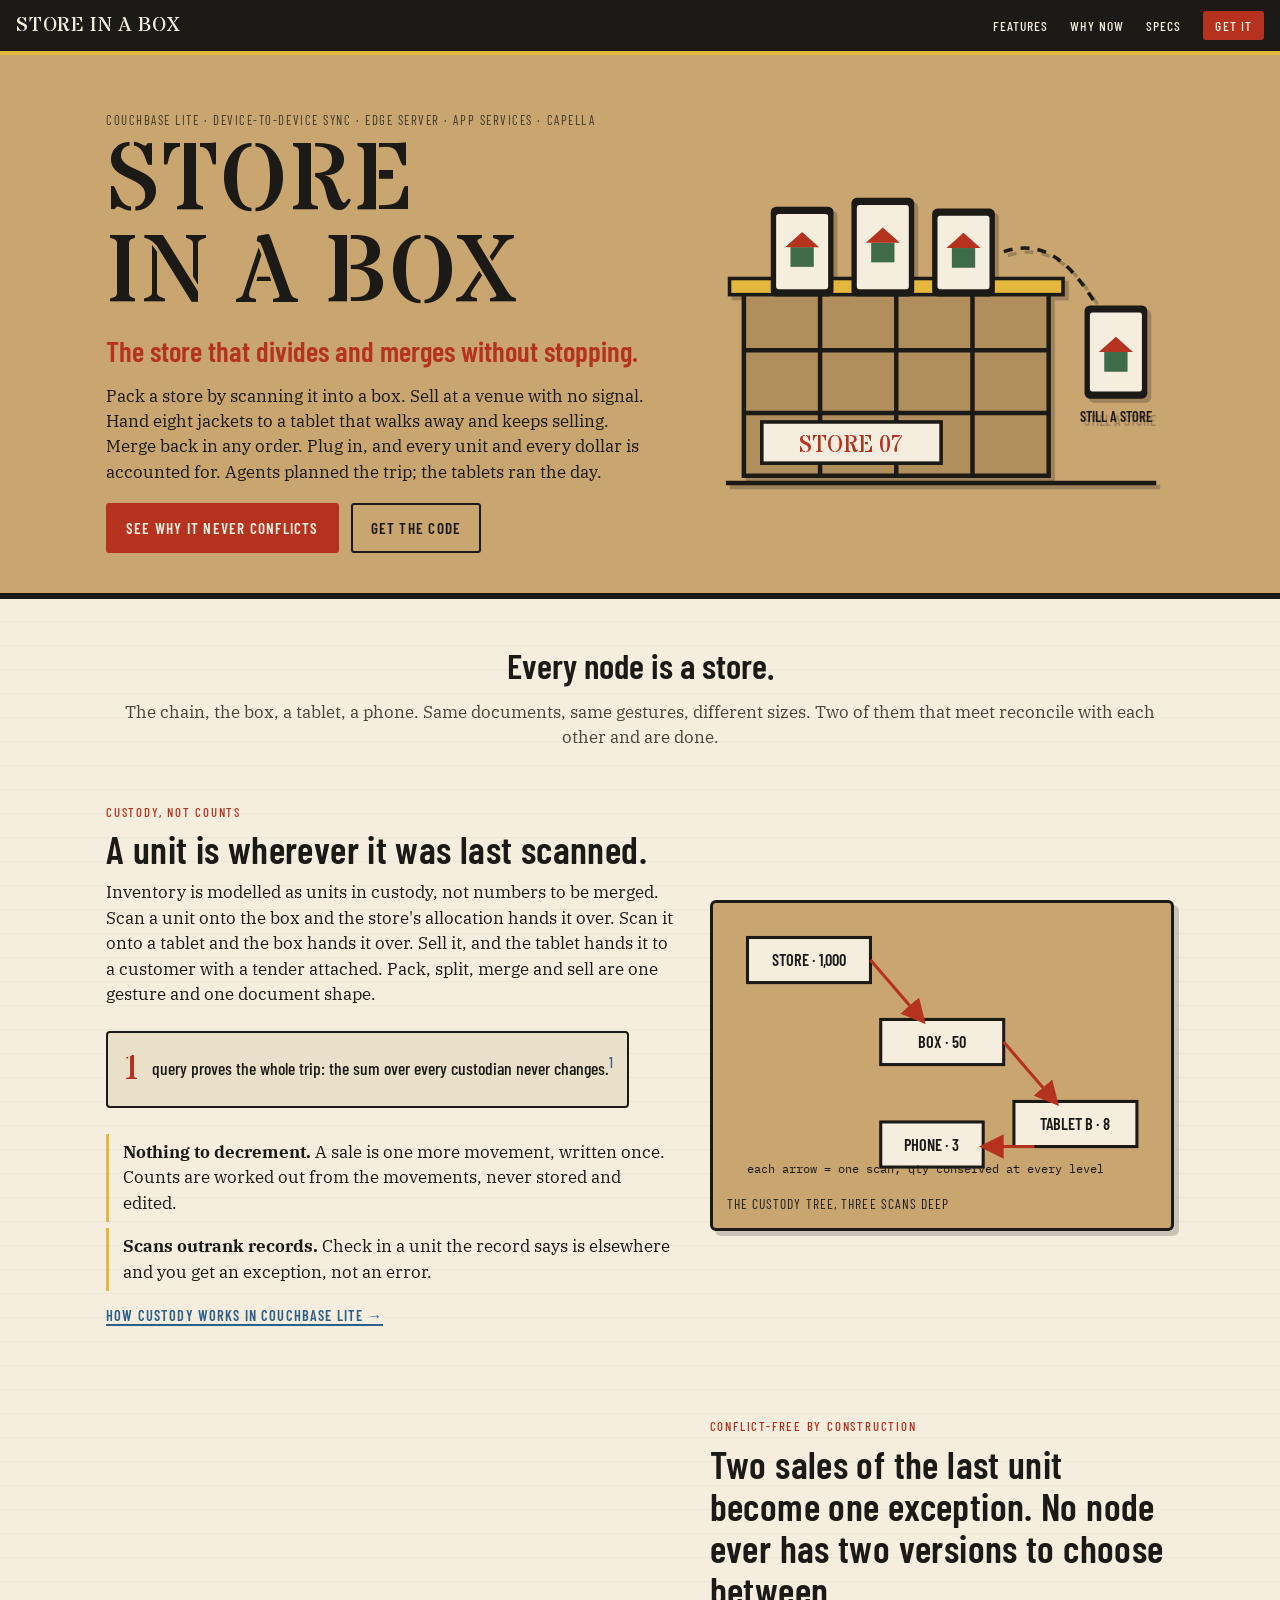
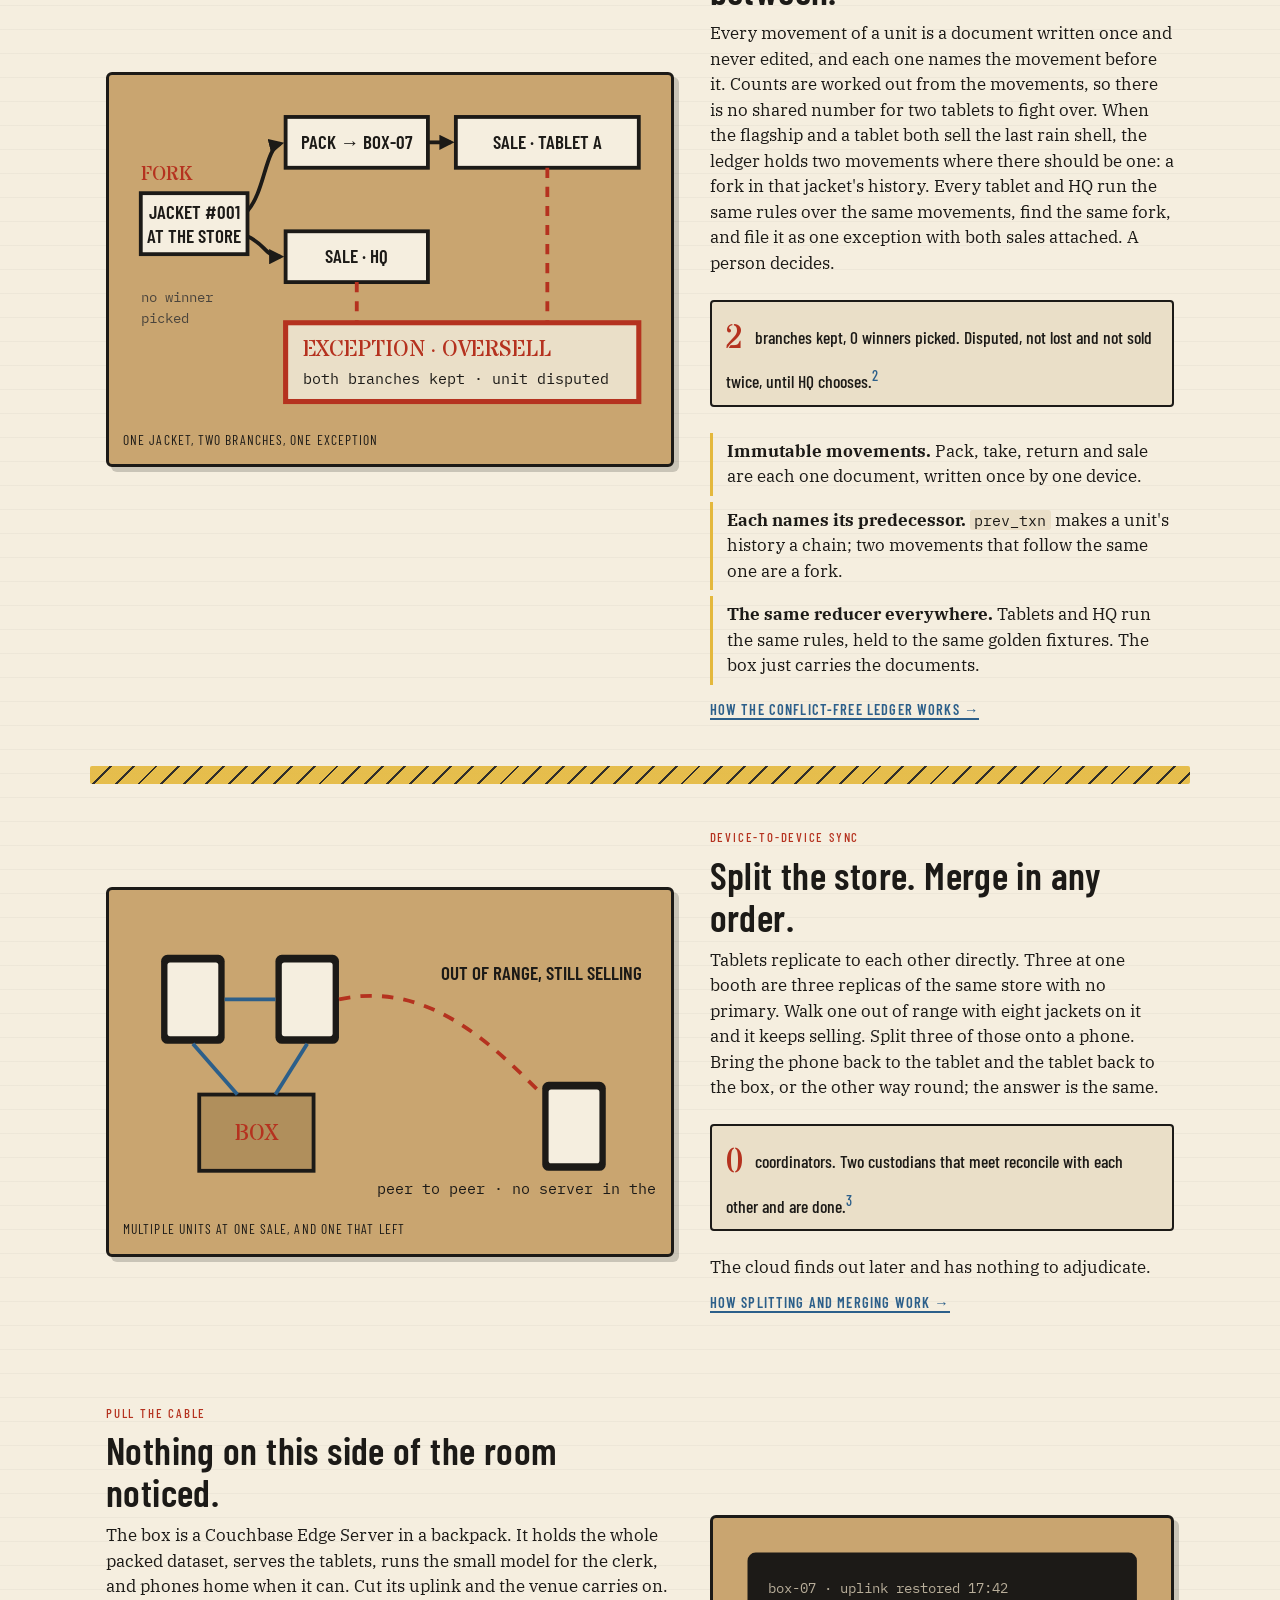
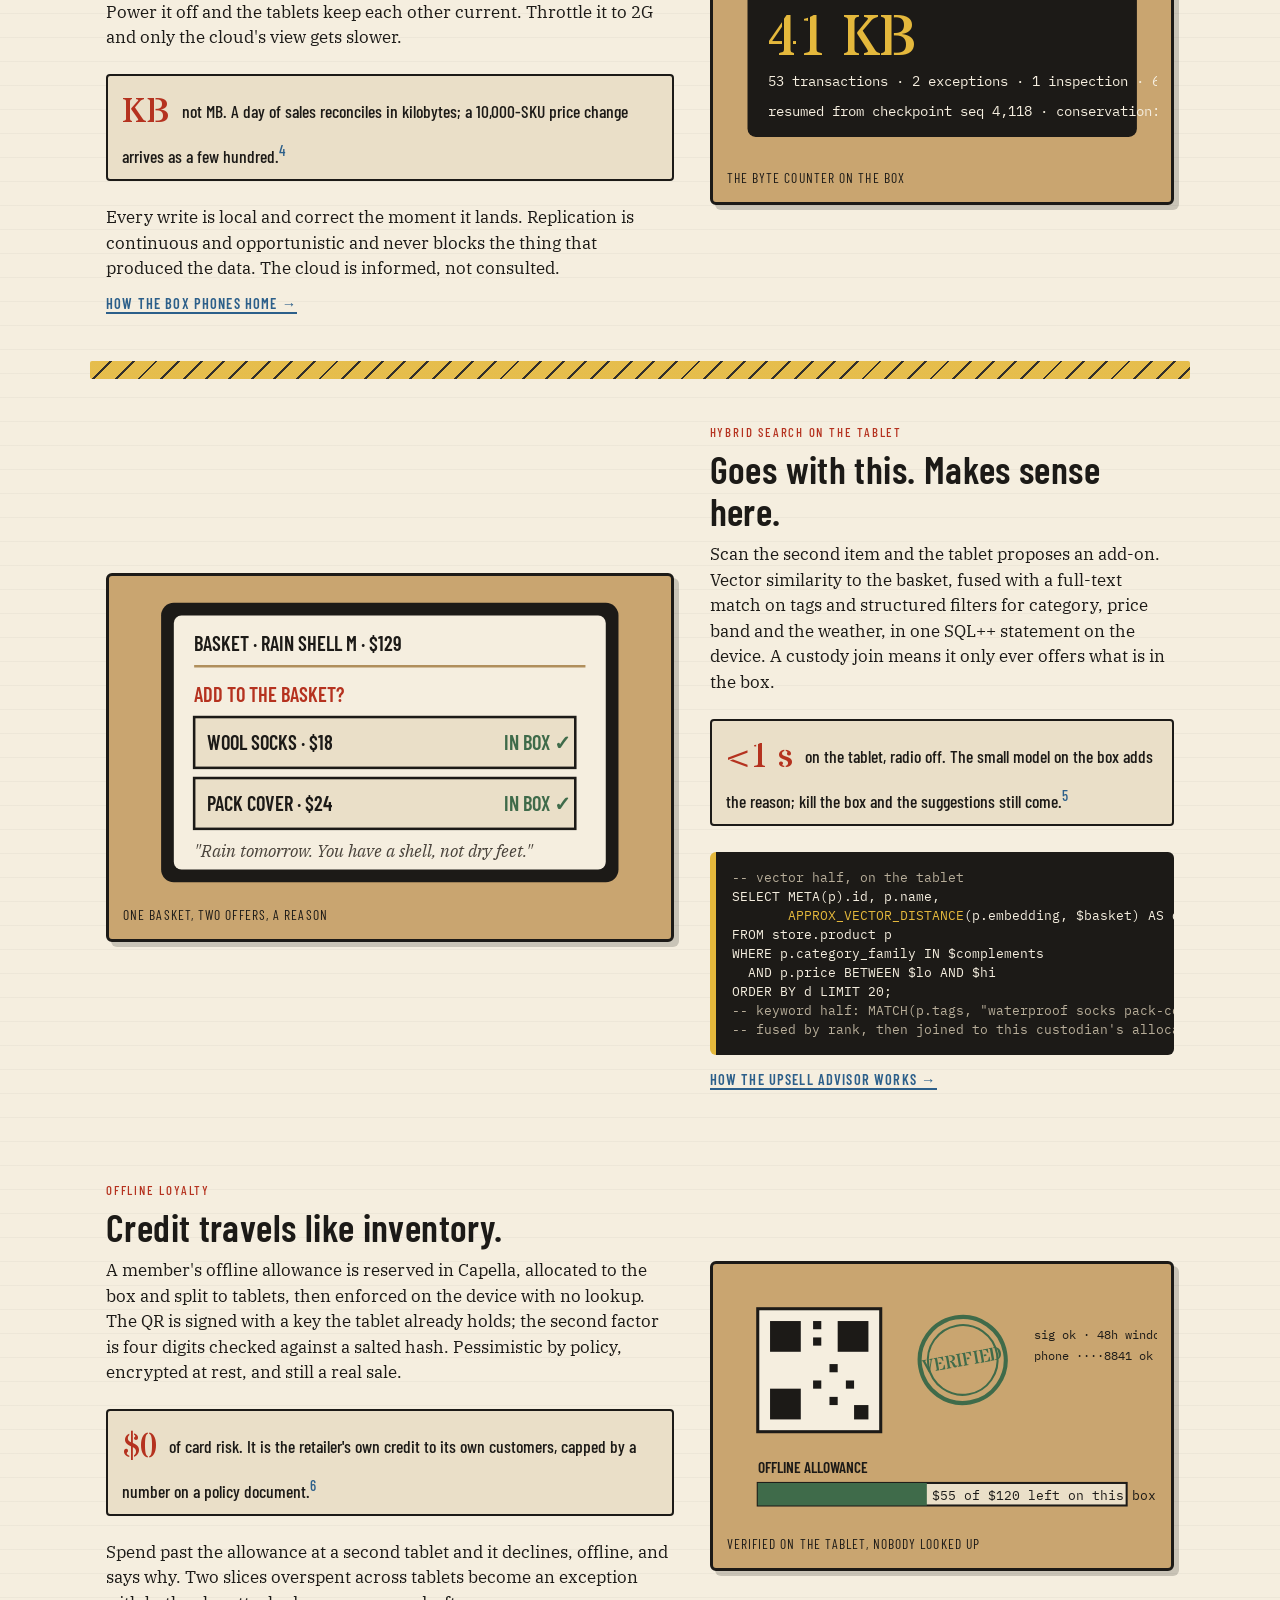
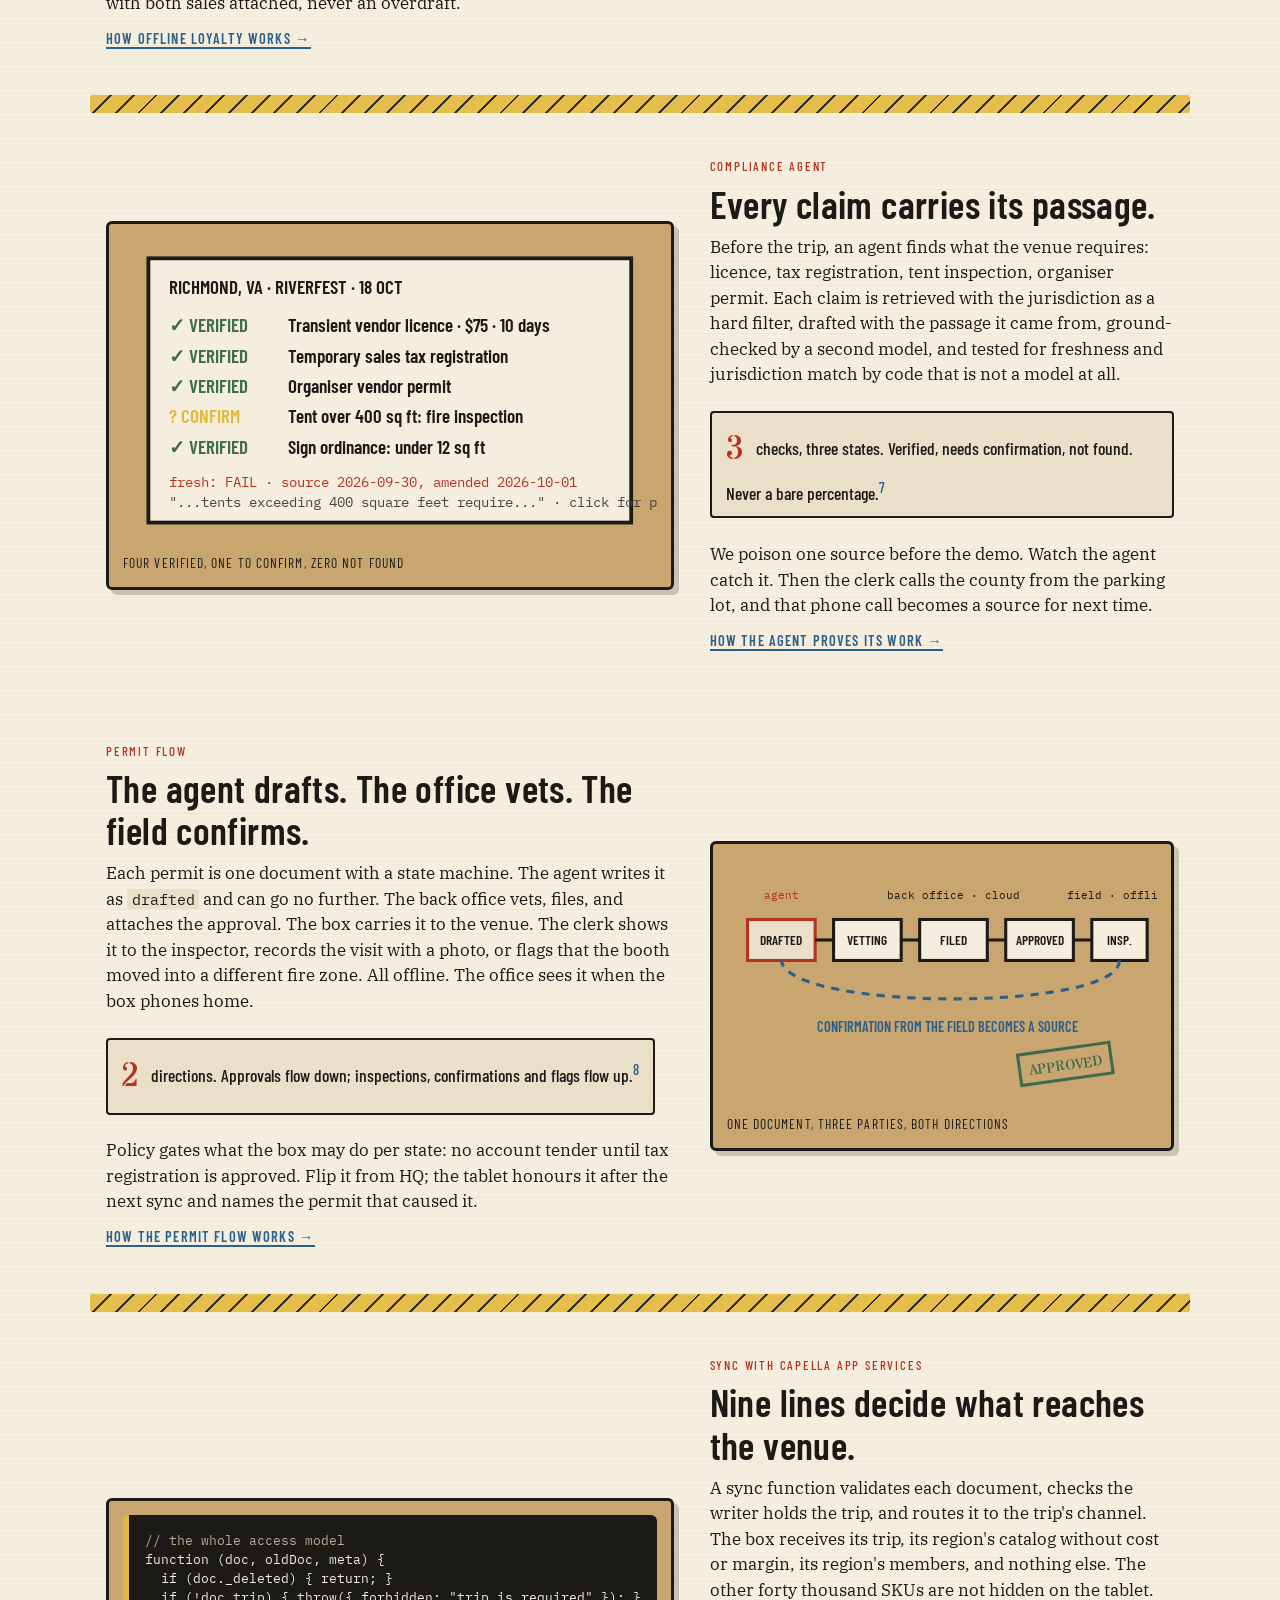
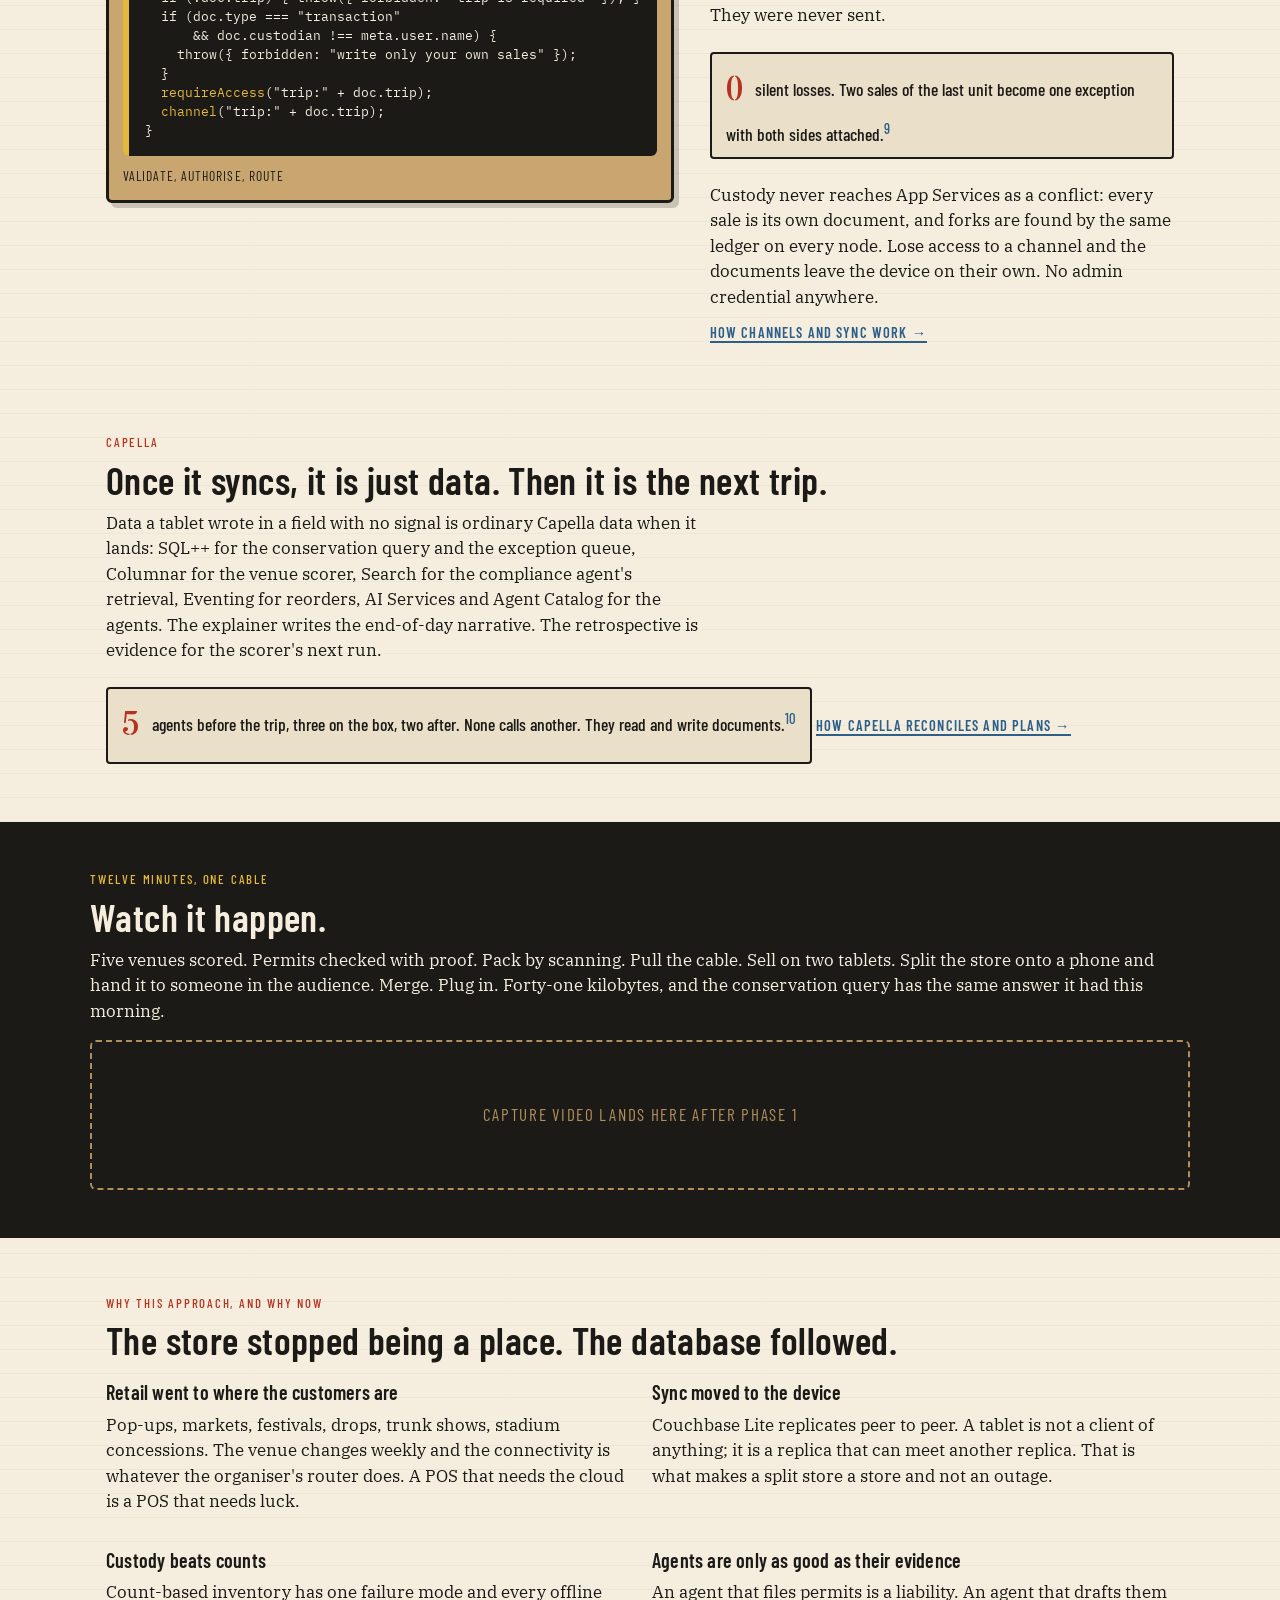
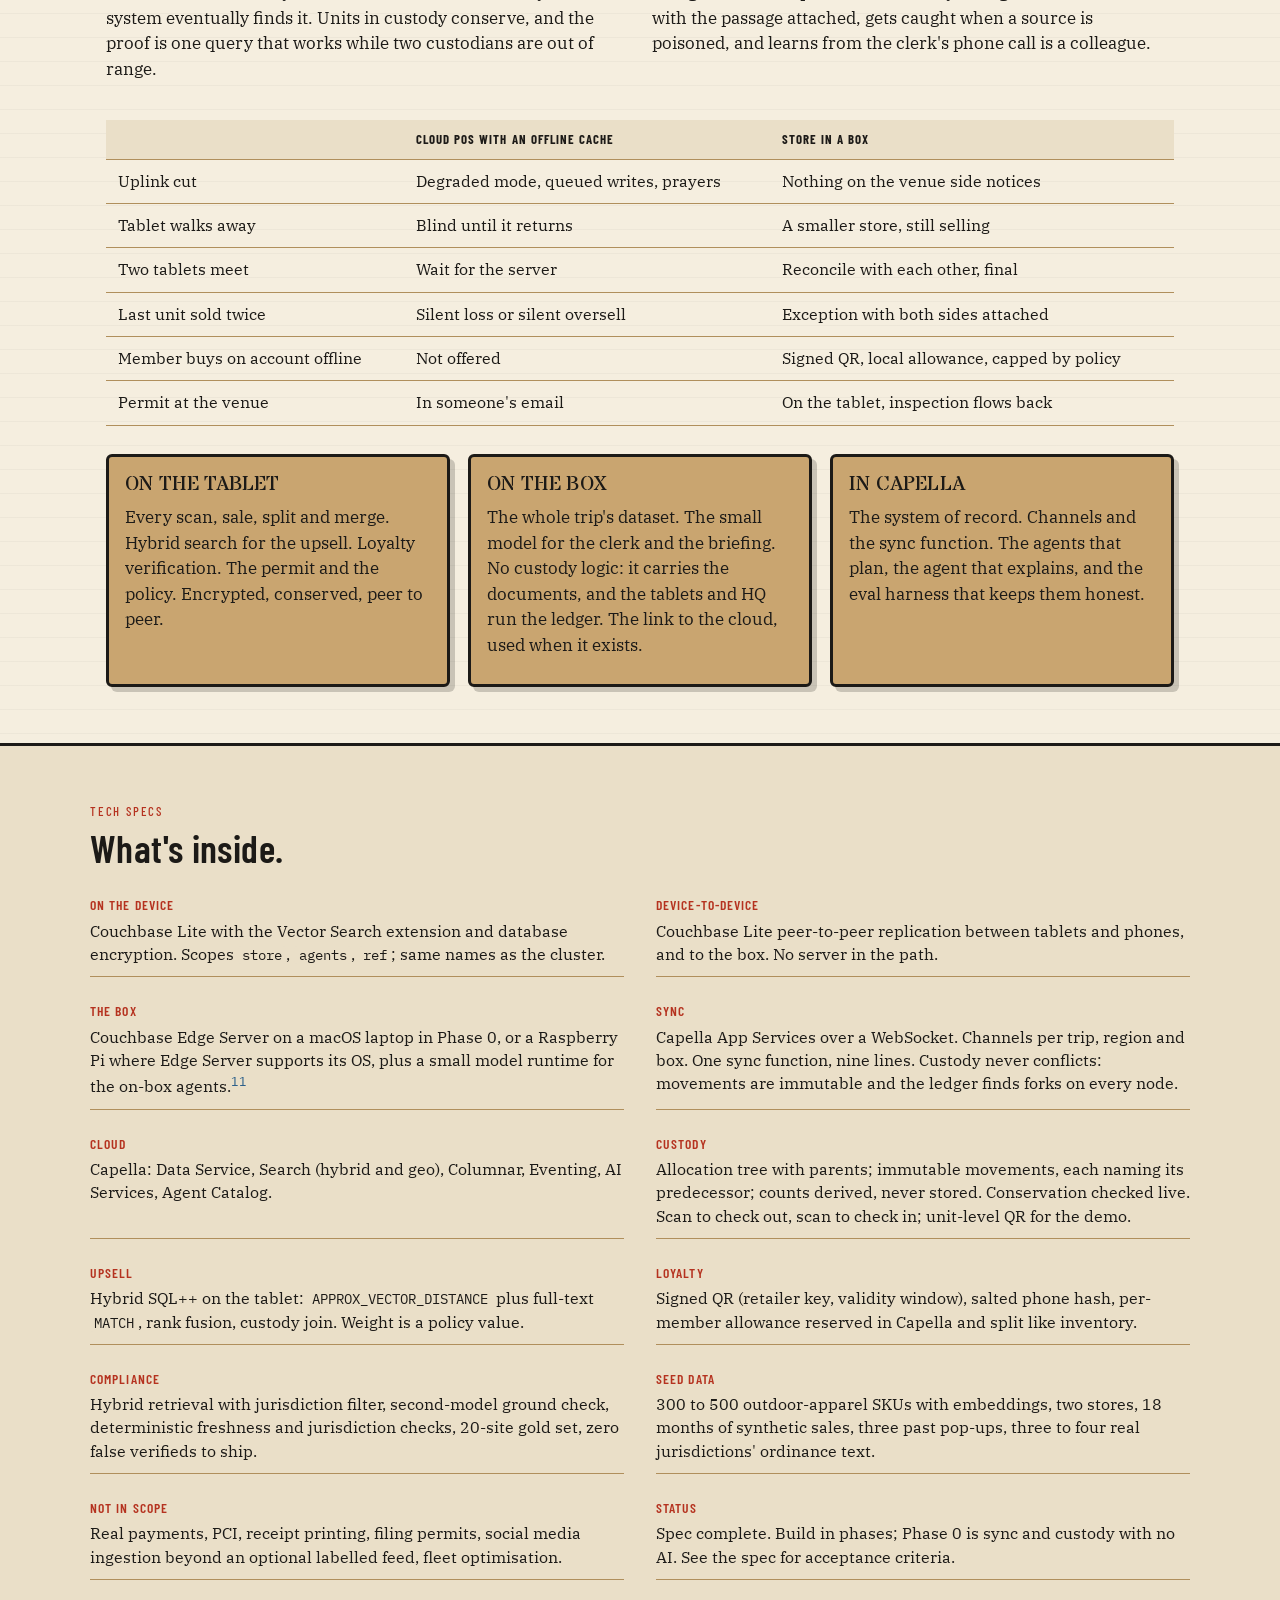
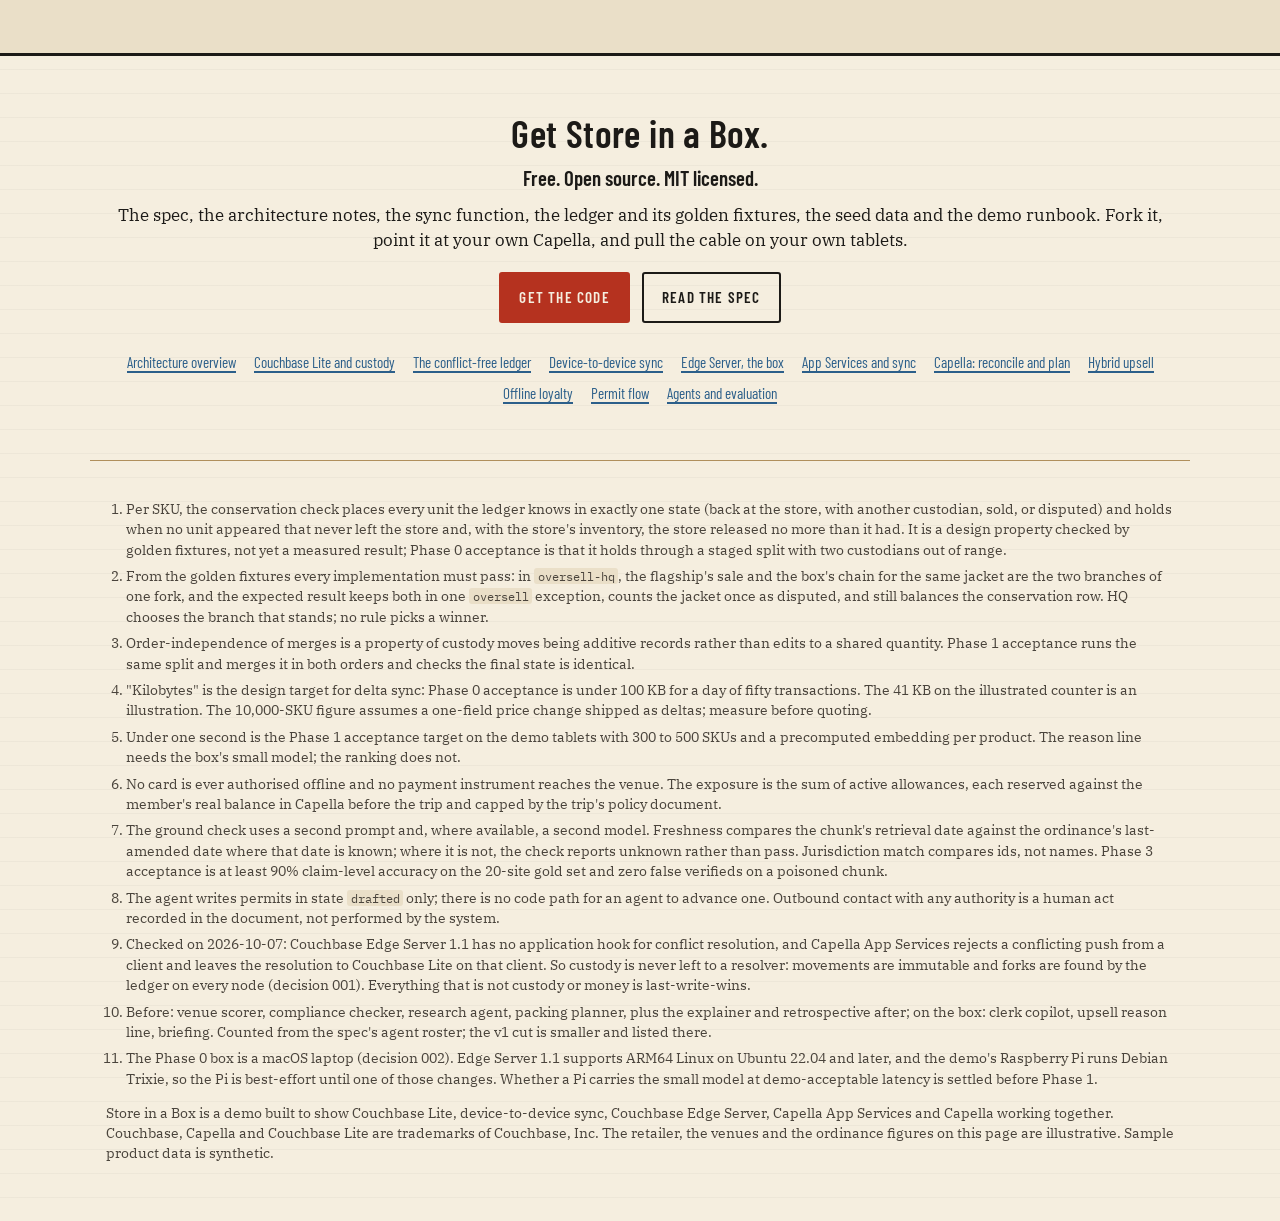
==== commit 45886c15: "WS8: product page feature section for the conflict-free ledger; D2, D4 and D6 consequences on the pa" ====
--- a/site/index.html
+++ b/site/index.html
@@ -34,7 +34,7 @@
       <p class="tagline">The store that divides and merges without stopping.</p>
       <p class="lede">Pack a store by scanning it into a box. Sell at a venue with no signal. Hand eight jackets to a tablet that walks away and keeps selling. Merge back in any order. Plug in, and every unit and every dollar is accounted for. Agents planned the trip; the tablets ran the day.</p>
       <div class="ctas">
-        <a class="btn primary" href="deck/">Watch the deck</a>
+        <a class="btn primary" href="#ledger">See why it never conflicts</a>
         <a class="btn outline" href="https://github.com/omnifroodle/store-in-a-box">Get the code</a>
       </div>
     </div>
@@ -90,7 +90,7 @@
     <p>Inventory is modelled as units in custody, not numbers to be merged. Scan a unit onto the box and the store's allocation hands it over. Scan it onto a tablet and the box hands it over. Sell it, and the tablet hands it to a customer with a tender attached. Pack, split, merge and sell are one gesture and one document shape.</p>
     <div class="bignum"><span>1</span> query proves the whole trip: the sum over every custodian never changes.<sup><a href="#fn1">1</a></sup></div>
     <ul class="facts">
-      <li><b>One batch per sale.</b> The transaction, the stock decrement and the credit decrement land together or not at all.</li>
+      <li><b>Nothing to decrement.</b> A sale is one more movement, written once. Counts are worked out from the movements, never stored and edited.</li>
       <li><b>Scans outrank records.</b> Check in a unit the record says is elsewhere and you get an exception, not an error.</li>
     </ul>
     <a class="more" href="https://github.com/omnifroodle/store-in-a-box/blob/main/docs/architecture/couchbase-lite-custody.md">How custody works in Couchbase Lite →</a>
@@ -113,6 +113,46 @@
   </figure>
 </section>
 
+<section class="feature flip" id="ledger">
+  <div class="copy">
+    <p class="kicker">Conflict-free by construction</p>
+    <h2>Two sales of the last unit become one exception. No node ever has two versions to choose between.</h2>
+    <p>Every movement of a unit is a document written once and never edited, and each one names the movement before it. Counts are worked out from the movements, so there is no shared number for two tablets to fight over. When the flagship and a tablet both sell the last rain shell, the ledger holds two movements where there should be one: a fork in that jacket's history. Every tablet and HQ run the same rules over the same movements, find the same fork, and file it as one exception with both sales attached. A person decides.</p>
+    <div class="bignum"><span>2</span> branches kept, 0 winners picked. Disputed, not lost and not sold twice, until HQ chooses.<sup><a href="#fn2">2</a></sup></div>
+    <ul class="facts">
+      <li><b>Immutable movements.</b> Pack, take, return and sale are each one document, written once by one device.</li>
+      <li><b>Each names its predecessor.</b> <code>prev_txn</code> makes a unit's history a chain; two movements that follow the same one are a fork.</li>
+      <li><b>The same reducer everywhere.</b> Tablets and HQ run the same rules, held to the same golden fixtures. The box just carries the documents.</li>
+    </ul>
+    <a class="more" href="https://github.com/omnifroodle/store-in-a-box/blob/main/docs/architecture/conflict-free-ledger.md">How the conflict-free ledger works →</a>
+  </div>
+  <figure class="card">
+    <svg viewBox="0 0 420 260" role="img" aria-label="One rain shell's history as a fork. From the store, one branch packs it onto the box and tablet A sells it; the other branch is HQ's sale of the same unit. Both branches lead into one oversell exception, and the unit is disputed.">
+      <defs><marker id="arrL" viewBox="0 0 8 8" markerWidth="4" markerHeight="4" refX="6" refY="4" orient="auto"><path d="M0,0 L8,4 L0,8 z" fill="#1C1A17"/></marker></defs>
+      <g font-family="Barlow Condensed, sans-serif" font-weight="600" font-size="15" fill="#1C1A17">
+        <rect x="14" y="82" width="84" height="48" fill="#F5EEDF" stroke="#1C1A17" stroke-width="3"/>
+        <text x="56" y="102" text-anchor="middle">JACKET #001</text><text x="56" y="121" text-anchor="middle">AT THE STORE</text>
+        <rect x="128" y="22" width="112" height="40" fill="#F5EEDF" stroke="#1C1A17" stroke-width="3"/><text x="184" y="47" text-anchor="middle">PACK → BOX-07</text>
+        <rect x="262" y="22" width="144" height="40" fill="#F5EEDF" stroke="#1C1A17" stroke-width="3"/><text x="334" y="47" text-anchor="middle">SALE · TABLET A</text>
+        <rect x="128" y="112" width="112" height="40" fill="#F5EEDF" stroke="#1C1A17" stroke-width="3"/><text x="184" y="137" text-anchor="middle">SALE · HQ</text>
+      </g>
+      <g stroke="#1C1A17" stroke-width="3" fill="none" marker-end="url(#arrL)">
+        <path d="M98 96 C 112 80, 112 46, 124 43"/><path d="M98 116 C 112 122, 112 132, 124 132"/><path d="M240 42 L 258 42"/>
+      </g>
+      <text x="14" y="72" font-family="Stardos Stencil, Impact, sans-serif" font-size="16" fill="#B5321F">FORK</text>
+      <g stroke="#B5321F" stroke-width="3" stroke-dasharray="8 7" fill="none">
+        <path d="M334 62 L 334 184"/><path d="M184 152 L 184 184"/>
+      </g>
+      <rect x="128" y="184" width="278" height="62" fill="#EADFC8" stroke="#B5321F" stroke-width="4"/>
+      <text x="142" y="210" font-family="Stardos Stencil, Impact, sans-serif" font-size="18" fill="#B5321F">EXCEPTION · OVERSELL</text>
+      <text x="142" y="232" font-family="IBM Plex Mono, monospace" font-size="12" fill="#1C1A17">both branches kept · unit disputed</text>
+      <text x="14" y="168" font-family="IBM Plex Mono, monospace" font-size="11" fill="#4A443C">no winner</text>
+      <text x="14" y="184" font-family="IBM Plex Mono, monospace" font-size="11" fill="#4A443C">picked</text>
+    </svg>
+    <figcaption>One jacket, two branches, one exception</figcaption>
+  </figure>
+</section>
+
 <hr class="tape">
 
 <section class="feature flip">
@@ -120,7 +160,7 @@
     <p class="kicker">Device-to-device sync</p>
     <h2>Split the store. Merge in any order.</h2>
     <p>Tablets replicate to each other directly. Three at one booth are three replicas of the same store with no primary. Walk one out of range with eight jackets on it and it keeps selling. Split three of those onto a phone. Bring the phone back to the tablet and the tablet back to the box, or the other way round; the answer is the same.</p>
-    <div class="bignum"><span>0</span> coordinators. Two custodians that meet reconcile with each other and are done.<sup><a href="#fn2">2</a></sup></div>
+    <div class="bignum"><span>0</span> coordinators. Two custodians that meet reconcile with each other and are done.<sup><a href="#fn3">3</a></sup></div>
     <p>The cloud finds out later and has nothing to adjudicate.</p>
     <a class="more" href="https://github.com/omnifroodle/store-in-a-box/blob/main/docs/architecture/device-to-device-sync.md">How splitting and merging work →</a>
   </div>
@@ -146,7 +186,7 @@
     <p class="kicker">Pull the cable</p>
     <h2>Nothing on this side of the room noticed.</h2>
     <p>The box is a Couchbase Edge Server in a backpack. It holds the whole packed dataset, serves the tablets, runs the small model for the clerk, and phones home when it can. Cut its uplink and the venue carries on. Power it off and the tablets keep each other current. Throttle it to 2G and only the cloud's view gets slower.</p>
-    <div class="bignum"><span>KB</span> not MB. A day of sales reconciles in kilobytes; a 10,000-SKU price change arrives as a few hundred.<sup><a href="#fn3">3</a></sup></div>
+    <div class="bignum"><span>KB</span> not MB. A day of sales reconciles in kilobytes; a 10,000-SKU price change arrives as a few hundred.<sup><a href="#fn4">4</a></sup></div>
     <p>Every write is local and correct the moment it lands. Replication is continuous and opportunistic and never blocks the thing that produced the data. The cloud is informed, not consulted.</p>
     <a class="more" href="https://github.com/omnifroodle/store-in-a-box/blob/main/docs/architecture/edge-server-box.md">How the box phones home →</a>
   </div>
@@ -169,7 +209,7 @@
     <p class="kicker">Hybrid search on the tablet</p>
     <h2>Goes with this. Makes sense here.</h2>
     <p>Scan the second item and the tablet proposes an add-on. Vector similarity to the basket, fused with a full-text match on tags and structured filters for category, price band and the weather, in one SQL++ statement on the device. A custody join means it only ever offers what is in the box.</p>
-    <div class="bignum"><span>&lt;1 s</span> on the tablet, radio off. The small model on the box adds the reason; kill the box and the suggestions still come.<sup><a href="#fn4">4</a></sup></div>
+    <div class="bignum"><span>&lt;1 s</span> on the tablet, radio off. The small model on the box adds the reason; kill the box and the suggestions still come.<sup><a href="#fn5">5</a></sup></div>
     <pre class="query"><span class="c">-- vector half, on the tablet</span>
 SELECT META(p).id, p.name,
        <span class="k">APPROX_VECTOR_DISTANCE</span>(p.embedding, $basket) AS d
@@ -202,7 +242,7 @@
     <p class="kicker">Offline loyalty</p>
     <h2>Credit travels like inventory.</h2>
     <p>A member's offline allowance is reserved in Capella, allocated to the box and split to tablets, then enforced on the device with no lookup. The QR is signed with a key the tablet already holds; the second factor is four digits checked against a salted hash. Pessimistic by policy, encrypted at rest, and still a real sale.</p>
-    <div class="bignum"><span>$0</span> of card risk. It is the retailer's own credit to its own customers, capped by a number on a policy document.<sup><a href="#fn5">5</a></sup></div>
+    <div class="bignum"><span>$0</span> of card risk. It is the retailer's own credit to its own customers, capped by a number on a policy document.<sup><a href="#fn6">6</a></sup></div>
     <p>Spend past the allowance at a second tablet and it declines, offline, and says why. Two slices overspent across tablets become an exception with both sales attached, never an overdraft.</p>
     <a class="more" href="https://github.com/omnifroodle/store-in-a-box/blob/main/docs/architecture/offline-loyalty.md">How offline loyalty works →</a>
   </div>
@@ -231,7 +271,7 @@
     <p class="kicker">Compliance agent</p>
     <h2>Every claim carries its passage.</h2>
     <p>Before the trip, an agent finds what the venue requires: licence, tax registration, tent inspection, organiser permit. Each claim is retrieved with the jurisdiction as a hard filter, drafted with the passage it came from, ground-checked by a second model, and tested for freshness and jurisdiction match by code that is not a model at all.</p>
-    <div class="bignum"><span>3</span> checks, three states. Verified, needs confirmation, not found. Never a bare percentage.<sup><a href="#fn6">6</a></sup></div>
+    <div class="bignum"><span>3</span> checks, three states. Verified, needs confirmation, not found. Never a bare percentage.<sup><a href="#fn7">7</a></sup></div>
     <p>We poison one source before the demo. Watch the agent catch it. Then the clerk calls the county from the parking lot, and that phone call becomes a source for next time.</p>
     <a class="more" href="https://github.com/omnifroodle/store-in-a-box/blob/main/docs/architecture/agents-and-evaluation.md">How the agent proves its work →</a>
   </div>
@@ -239,7 +279,7 @@
     <svg viewBox="0 0 420 240" role="img" aria-label="A compliance checklist with four verified items and one needing confirmation, with a passage quoted below.">
       <rect x="20" y="16" width="380" height="208" fill="#F5EEDF" stroke="#1C1A17" stroke-width="3"/>
       <g font-family="Barlow Condensed, sans-serif" font-weight="600" font-size="15" fill="#1C1A17">
-        <text x="36" y="44">RICHMOND, VA · MAKER FAIR · 18 OCT</text>
+        <text x="36" y="44">RICHMOND, VA · RIVERFEST · 18 OCT</text>
         <text x="36" y="74" fill="#3F6B4A">✓ VERIFIED</text><text x="130" y="74">Transient vendor licence · $75 · 10 days</text>
         <text x="36" y="98" fill="#3F6B4A">✓ VERIFIED</text><text x="130" y="98">Temporary sales tax registration</text>
         <text x="36" y="122" fill="#3F6B4A">✓ VERIFIED</text><text x="130" y="122">Organiser vendor permit</text>
@@ -258,7 +298,7 @@
     <p class="kicker">Permit flow</p>
     <h2>The agent drafts. The office vets. The field confirms.</h2>
     <p>Each permit is one document with a state machine. The agent writes it as <code>drafted</code> and can go no further. The back office vets, files, and attaches the approval. The box carries it to the venue. The clerk shows it to the inspector, records the visit with a photo, or flags that the booth moved into a different fire zone. All offline. The office sees it when the box phones home.</p>
-    <div class="bignum"><span>2</span> directions. Approvals flow down; inspections, confirmations and flags flow up.<sup><a href="#fn7">7</a></sup></div>
+    <div class="bignum"><span>2</span> directions. Approvals flow down; inspections, confirmations and flags flow up.<sup><a href="#fn8">8</a></sup></div>
     <p>Policy gates what the box may do per state: no account tender until tax registration is approved. Flip it from HQ; the tablet honours it after the next sync and names the permit that caused it.</p>
     <a class="more" href="https://github.com/omnifroodle/store-in-a-box/blob/main/docs/architecture/permit-flow.md">How the permit flow works →</a>
   </div>
@@ -290,9 +330,9 @@
     <p class="kicker">Sync with Capella App Services</p>
     <h2>Nine lines decide what reaches the venue.</h2>
     <p>A sync function validates each document, checks the writer holds the trip, and routes it to the trip's channel. The box receives its trip, its region's catalog without cost or margin, its region's members, and nothing else. The other forty thousand SKUs are not hidden on the tablet. They were never sent.</p>
-    <div class="bignum"><span>0</span> silent losses. Two sales of the last unit become one exception with both sides attached.<sup><a href="#fn8">8</a></sup></div>
-    <p>The custom conflict resolver is application code and runs on the device, the box and in App Services. Lose access to a channel and the documents leave the device on their own. No admin credential anywhere.</p>
-    <a class="more" href="https://github.com/omnifroodle/store-in-a-box/blob/main/docs/architecture/app-services-sync.md">How channels and conflicts work →</a>
+    <div class="bignum"><span>0</span> silent losses. Two sales of the last unit become one exception with both sides attached.<sup><a href="#fn9">9</a></sup></div>
+    <p>Custody never reaches App Services as a conflict: every sale is its own document, and forks are found by the same ledger on every node. Lose access to a channel and the documents leave the device on their own. No admin credential anywhere.</p>
+    <a class="more" href="https://github.com/omnifroodle/store-in-a-box/blob/main/docs/architecture/app-services-sync.md">How channels and sync work →</a>
   </div>
   <figure class="card">
     <pre class="query" style="margin:0"><span class="c">// the whole access model</span>
@@ -315,7 +355,7 @@
     <p class="kicker">Capella</p>
     <h2>Once it syncs, it is just data. Then it is the next trip.</h2>
     <p>Data a tablet wrote in a field with no signal is ordinary Capella data when it lands: SQL++ for the conservation query and the exception queue, Columnar for the venue scorer, Search for the compliance agent's retrieval, Eventing for reorders, AI Services and Agent Catalog for the agents. The explainer writes the end-of-day narrative. The retrospective is evidence for the scorer's next run.</p>
-    <div class="bignum"><span>5</span> agents before the trip, three on the box, two after. None calls another. They read and write documents.<sup><a href="#fn9">9</a></sup></div>
+    <div class="bignum"><span>5</span> agents before the trip, three on the box, two after. None calls another. They read and write documents.<sup><a href="#fn10">10</a></sup></div>
     <a class="more" href="https://github.com/omnifroodle/store-in-a-box/blob/main/docs/architecture/capella-reconcile.md">How Capella reconciles and plans →</a>
   </div>
 </section>
@@ -355,7 +395,7 @@
   </table>
   <div class="split">
     <div><h3>ON THE TABLET</h3><p>Every scan, sale, split and merge. Hybrid search for the upsell. Loyalty verification. The permit and the policy. Encrypted, conserved, peer to peer.</p></div>
-    <div><h3>ON THE BOX</h3><p>The whole trip's dataset. The small model for the clerk and the briefing. The conflict resolver. The link to the cloud, used when it exists.</p></div>
+    <div><h3>ON THE BOX</h3><p>The whole trip's dataset. The small model for the clerk and the briefing. No custody logic: it carries the documents, and the tablets and HQ run the ledger. The link to the cloud, used when it exists.</p></div>
     <div><h3>IN CAPELLA</h3><p>The system of record. Channels and the sync function. The agents that plan, the agent that explains, and the eval harness that keeps them honest.</p></div>
   </div>
 </section>
@@ -368,10 +408,10 @@
     <dl>
       <div><dt>On the device</dt><dd>Couchbase Lite with the Vector Search extension and database encryption. Scopes <code>store</code>, <code>agents</code>, <code>ref</code>; same names as the cluster.</dd></div>
       <div><dt>Device-to-device</dt><dd>Couchbase Lite peer-to-peer replication between tablets and phones, and to the box. No server in the path.</dd></div>
-      <div><dt>The box</dt><dd>Couchbase Edge Server on a Raspberry Pi 5 (8 GB) or a laptop, plus a small model runtime for the on-box agents.<sup><a href="#fn10">10</a></sup></dd></div>
-      <div><dt>Sync</dt><dd>Capella App Services over a WebSocket. Channels per trip, region and box. One sync function, nine lines. Custom conflict resolver in app code.</dd></div>
+      <div><dt>The box</dt><dd>Couchbase Edge Server on a macOS laptop in Phase 0, or a Raspberry Pi where Edge Server supports its OS, plus a small model runtime for the on-box agents.<sup><a href="#fn11">11</a></sup></dd></div>
+      <div><dt>Sync</dt><dd>Capella App Services over a WebSocket. Channels per trip, region and box. One sync function, nine lines. Custody never conflicts: movements are immutable and the ledger finds forks on every node.</dd></div>
       <div><dt>Cloud</dt><dd>Capella: Data Service, Search (hybrid and geo), Columnar, Eventing, AI Services, Agent Catalog.</dd></div>
-      <div><dt>Custody</dt><dd>Allocation tree with parents. Conservation invariant checked live. Scan to check out, scan to check in; unit-level QR for the demo.</dd></div>
+      <div><dt>Custody</dt><dd>Allocation tree with parents; immutable movements, each naming its predecessor; counts derived, never stored. Conservation checked live. Scan to check out, scan to check in; unit-level QR for the demo.</dd></div>
       <div><dt>Upsell</dt><dd>Hybrid SQL++ on the tablet: <code>APPROX_VECTOR_DISTANCE</code> plus full-text <code>MATCH</code>, rank fusion, custody join. Weight is a policy value.</dd></div>
       <div><dt>Loyalty</dt><dd>Signed QR (retailer key, validity window), salted phone hash, per-member allowance reserved in Capella and split like inventory.</dd></div>
       <div><dt>Compliance</dt><dd>Hybrid retrieval with jurisdiction filter, second-model ground check, deterministic freshness and jurisdiction checks, 20-site gold set, zero false verifieds to ship.</dd></div>
@@ -386,18 +426,18 @@
 <section class="get" id="get-it">
   <h2>Get Store in a Box.</h2>
   <p class="price">Free. Open source. MIT licensed.</p>
-  <p>The spec, the architecture notes, the sync function, the conflict resolver, the seed data and the demo runbook. Fork it, point it at your own Capella, and pull the cable on your own tablets.</p>
+  <p>The spec, the architecture notes, the sync function, the ledger and its golden fixtures, the seed data and the demo runbook. Fork it, point it at your own Capella, and pull the cable on your own tablets.</p>
   <div class="ctas">
     <a class="btn primary" href="https://github.com/omnifroodle/store-in-a-box">Get the code</a>
-    <a class="btn outline" href="deck/">Watch the deck</a>
     <a class="btn outline" href="https://github.com/omnifroodle/store-in-a-box/blob/main/docs/SPEC.md">Read the spec</a>
   </div>
   <ul class="doclinks">
     <li><a href="https://github.com/omnifroodle/store-in-a-box/blob/main/docs/architecture/overview.md">Architecture overview</a></li>
     <li><a href="https://github.com/omnifroodle/store-in-a-box/blob/main/docs/architecture/couchbase-lite-custody.md">Couchbase Lite and custody</a></li>
+    <li><a href="https://github.com/omnifroodle/store-in-a-box/blob/main/docs/architecture/conflict-free-ledger.md">The conflict-free ledger</a></li>
     <li><a href="https://github.com/omnifroodle/store-in-a-box/blob/main/docs/architecture/device-to-device-sync.md">Device-to-device sync</a></li>
     <li><a href="https://github.com/omnifroodle/store-in-a-box/blob/main/docs/architecture/edge-server-box.md">Edge Server, the box</a></li>
-    <li><a href="https://github.com/omnifroodle/store-in-a-box/blob/main/docs/architecture/app-services-sync.md">App Services and conflicts</a></li>
+    <li><a href="https://github.com/omnifroodle/store-in-a-box/blob/main/docs/architecture/app-services-sync.md">App Services and sync</a></li>
     <li><a href="https://github.com/omnifroodle/store-in-a-box/blob/main/docs/architecture/capella-reconcile.md">Capella: reconcile and plan</a></li>
     <li><a href="https://github.com/omnifroodle/store-in-a-box/blob/main/docs/architecture/hybrid-upsell.md">Hybrid upsell</a></li>
     <li><a href="https://github.com/omnifroodle/store-in-a-box/blob/main/docs/architecture/offline-loyalty.md">Offline loyalty</a></li>
@@ -409,16 +449,17 @@
 <!-- ============================ FINE PRINT ========================== -->
 <footer class="fineprint">
   <ol>
-    <li id="fn1">The conservation query sums store on-hand, every active allocation at every level of the custody tree, units sold and units returned to stock, per SKU, and compares to opening on-hand plus received. It is a design invariant, not yet a measured result; Phase 0 acceptance is that it holds through a staged split with two custodians out of range.</li>
-    <li id="fn2">Order-independence of merges is a property of custody moves being additive records rather than edits to a shared quantity. Phase 1 acceptance runs the same split and merges it in both orders and checks the final state is identical.</li>
-    <li id="fn3">"Kilobytes" is the design target for delta sync: Phase 0 acceptance is under 100 KB for a day of fifty transactions. The 41 KB on the illustrated counter is an illustration. The 10,000-SKU figure assumes a one-field price change shipped as deltas; measure before quoting.</li>
-    <li id="fn4">Under one second is the Phase 1 acceptance target on the demo tablets with 300 to 500 SKUs and a precomputed embedding per product. The reason line needs the box's small model; the ranking does not.</li>
-    <li id="fn5">No card is ever authorised offline and no payment instrument reaches the venue. The exposure is the sum of active allowances, each reserved against the member's real balance in Capella before the trip and capped by the trip's policy document.</li>
-    <li id="fn6">The ground check uses a second prompt and, where available, a second model. Freshness compares the chunk's retrieval date against the ordinance's last-amended date where that date is known; where it is not, the check reports unknown rather than pass. Jurisdiction match compares ids, not names. Phase 3 acceptance is at least 90% claim-level accuracy on the 20-site gold set and zero false verifieds on a poisoned chunk.</li>
-    <li id="fn7">The agent writes permits in state <code>drafted</code> only; there is no code path for an agent to advance one. Outbound contact with any authority is a human act recorded in the document, not performed by the system.</li>
-    <li id="fn8">The custom resolver handles <code>allocation</code>, <code>allowance</code> and <code>transaction</code>; everything else is last-write-wins. Where the resolver runs on Edge Server as well as on devices and in App Services is a spec open question to confirm against current docs.</li>
-    <li id="fn9">Before: venue scorer, compliance checker, research agent, packing planner, plus the explainer and retrospective after; on the box: clerk copilot, upsell reason line, briefing. Counted from the spec's agent roster; the v1 cut is smaller and listed there.</li>
-    <li id="fn10">Whether a Raspberry Pi 5 carries the small model at demo-acceptable latency is an open question in the spec; the fallback box is a laptop. Everything in the demo except the model runtime is sized for the Pi.</li>
+    <li id="fn1">Per SKU, the conservation check places every unit the ledger knows in exactly one state (back at the store, with another custodian, sold, or disputed) and holds when no unit appeared that never left the store and, with the store's inventory, the store released no more than it had. It is a design property checked by golden fixtures, not yet a measured result; Phase 0 acceptance is that it holds through a staged split with two custodians out of range.</li>
+    <li id="fn2">From the golden fixtures every implementation must pass: in <code>oversell-hq</code>, the flagship's sale and the box's chain for the same jacket are the two branches of one fork, and the expected result keeps both in one <code>oversell</code> exception, counts the jacket once as disputed, and still balances the conservation row. HQ chooses the branch that stands; no rule picks a winner.</li>
+    <li id="fn3">Order-independence of merges is a property of custody moves being additive records rather than edits to a shared quantity. Phase 1 acceptance runs the same split and merges it in both orders and checks the final state is identical.</li>
+    <li id="fn4">"Kilobytes" is the design target for delta sync: Phase 0 acceptance is under 100 KB for a day of fifty transactions. The 41 KB on the illustrated counter is an illustration. The 10,000-SKU figure assumes a one-field price change shipped as deltas; measure before quoting.</li>
+    <li id="fn5">Under one second is the Phase 1 acceptance target on the demo tablets with 300 to 500 SKUs and a precomputed embedding per product. The reason line needs the box's small model; the ranking does not.</li>
+    <li id="fn6">No card is ever authorised offline and no payment instrument reaches the venue. The exposure is the sum of active allowances, each reserved against the member's real balance in Capella before the trip and capped by the trip's policy document.</li>
+    <li id="fn7">The ground check uses a second prompt and, where available, a second model. Freshness compares the chunk's retrieval date against the ordinance's last-amended date where that date is known; where it is not, the check reports unknown rather than pass. Jurisdiction match compares ids, not names. Phase 3 acceptance is at least 90% claim-level accuracy on the 20-site gold set and zero false verifieds on a poisoned chunk.</li>
+    <li id="fn8">The agent writes permits in state <code>drafted</code> only; there is no code path for an agent to advance one. Outbound contact with any authority is a human act recorded in the document, not performed by the system.</li>
+    <li id="fn9">Checked on 2026-10-07: Couchbase Edge Server 1.1 has no application hook for conflict resolution, and Capella App Services rejects a conflicting push from a client and leaves the resolution to Couchbase Lite on that client. So custody is never left to a resolver: movements are immutable and forks are found by the ledger on every node (decision 001). Everything that is not custody or money is last-write-wins.</li>
+    <li id="fn10">Before: venue scorer, compliance checker, research agent, packing planner, plus the explainer and retrospective after; on the box: clerk copilot, upsell reason line, briefing. Counted from the spec's agent roster; the v1 cut is smaller and listed there.</li>
+    <li id="fn11">The Phase 0 box is a macOS laptop (decision 002). Edge Server 1.1 supports ARM64 Linux on Ubuntu 22.04 and later, and the demo's Raspberry Pi runs Debian Trixie, so the Pi is best-effort until one of those changes. Whether a Pi carries the small model at demo-acceptable latency is settled before Phase 1.</li>
   </ol>
   <p>Store in a Box is a demo built to show Couchbase Lite, device-to-device sync, Couchbase Edge Server, Capella App Services and Capella working together. Couchbase, Capella and Couchbase Lite are trademarks of Couchbase, Inc. The retailer, the venues and the ordinance figures on this page are illustrative. Sample product data is synthetic.</p>
 </footer>
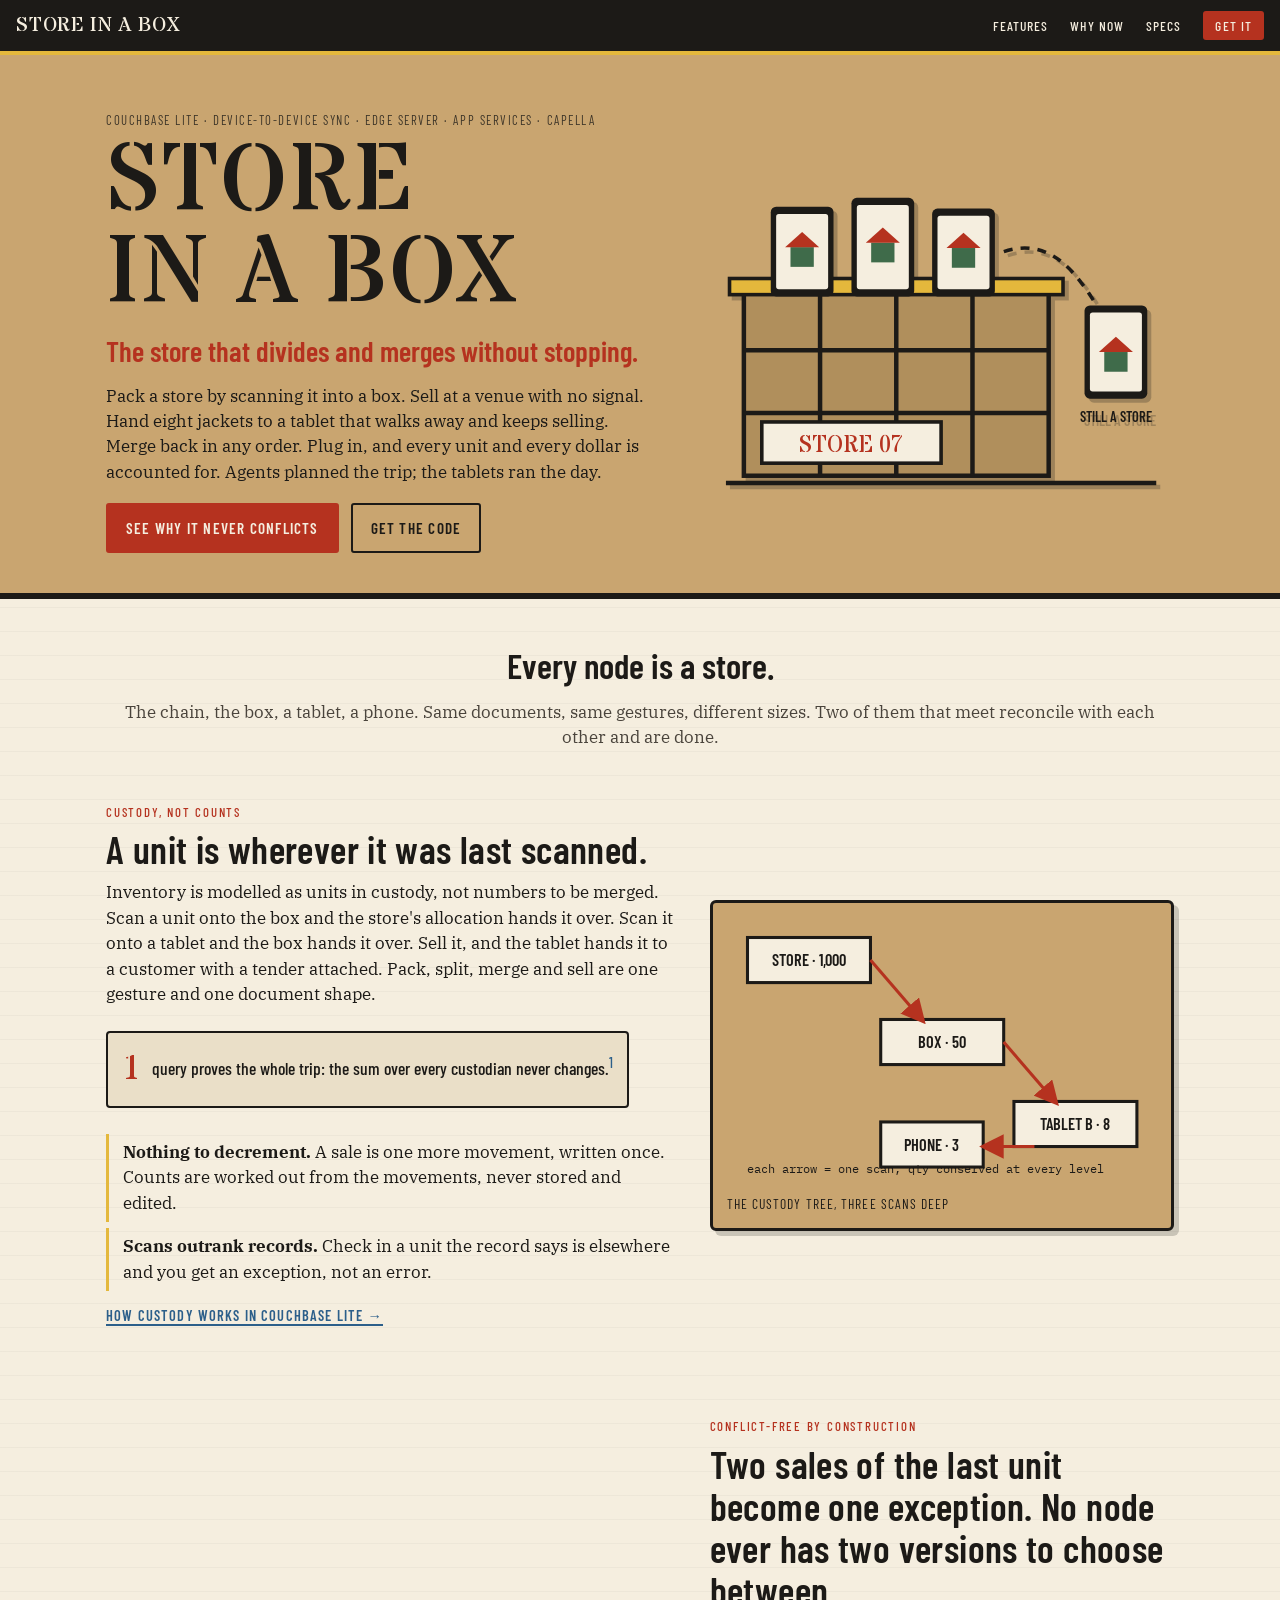
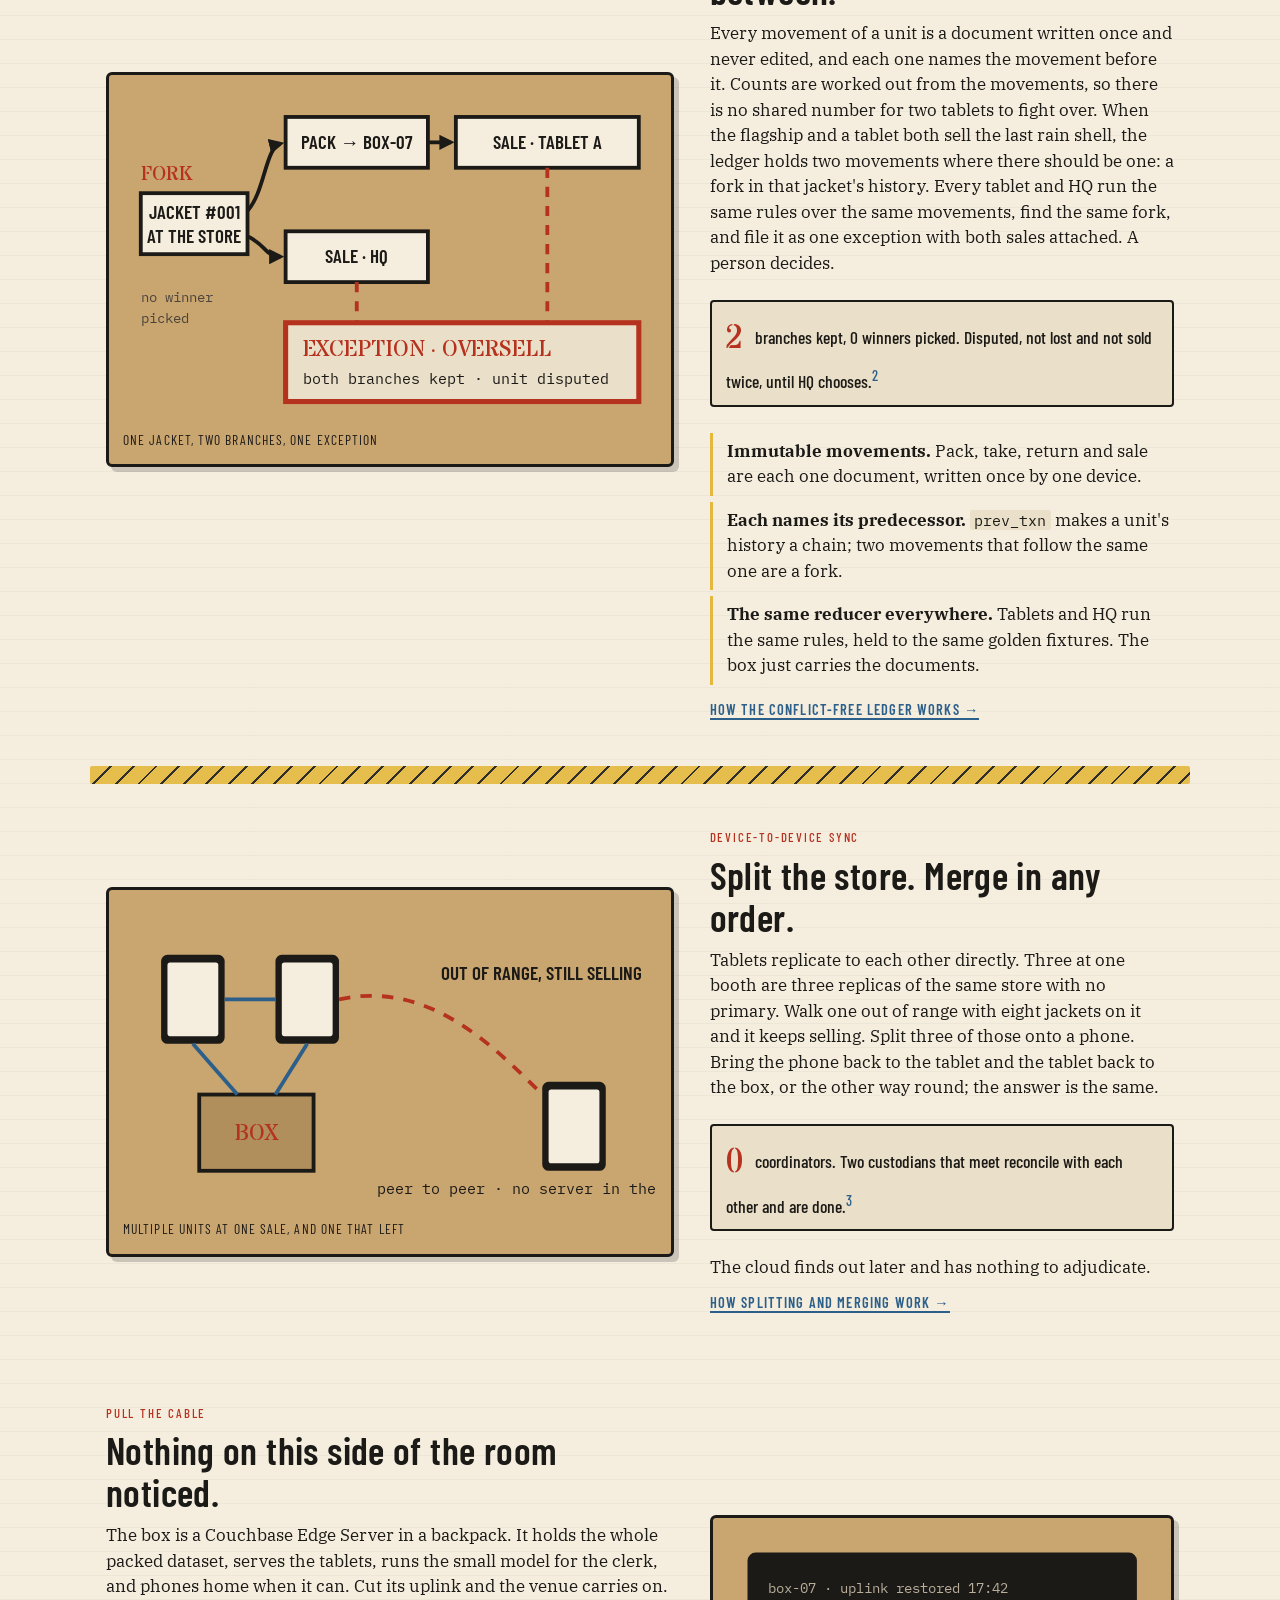
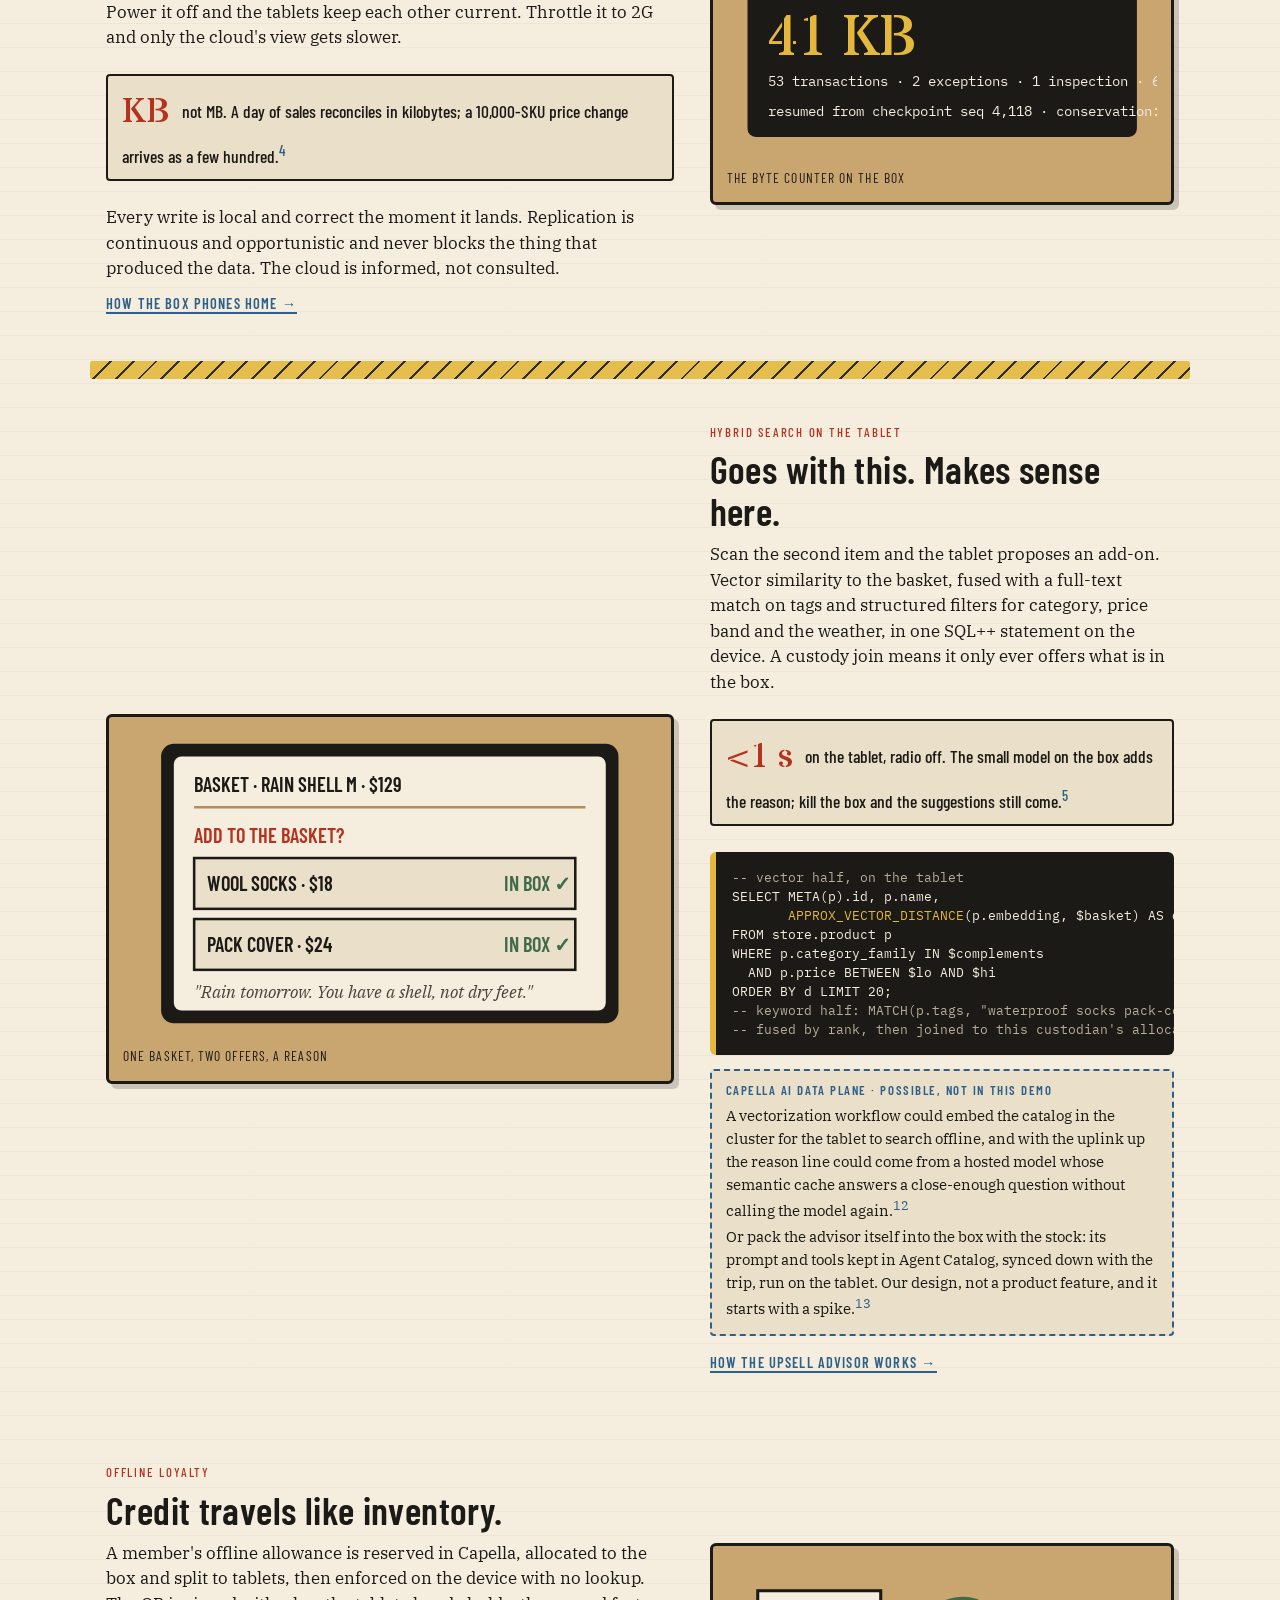
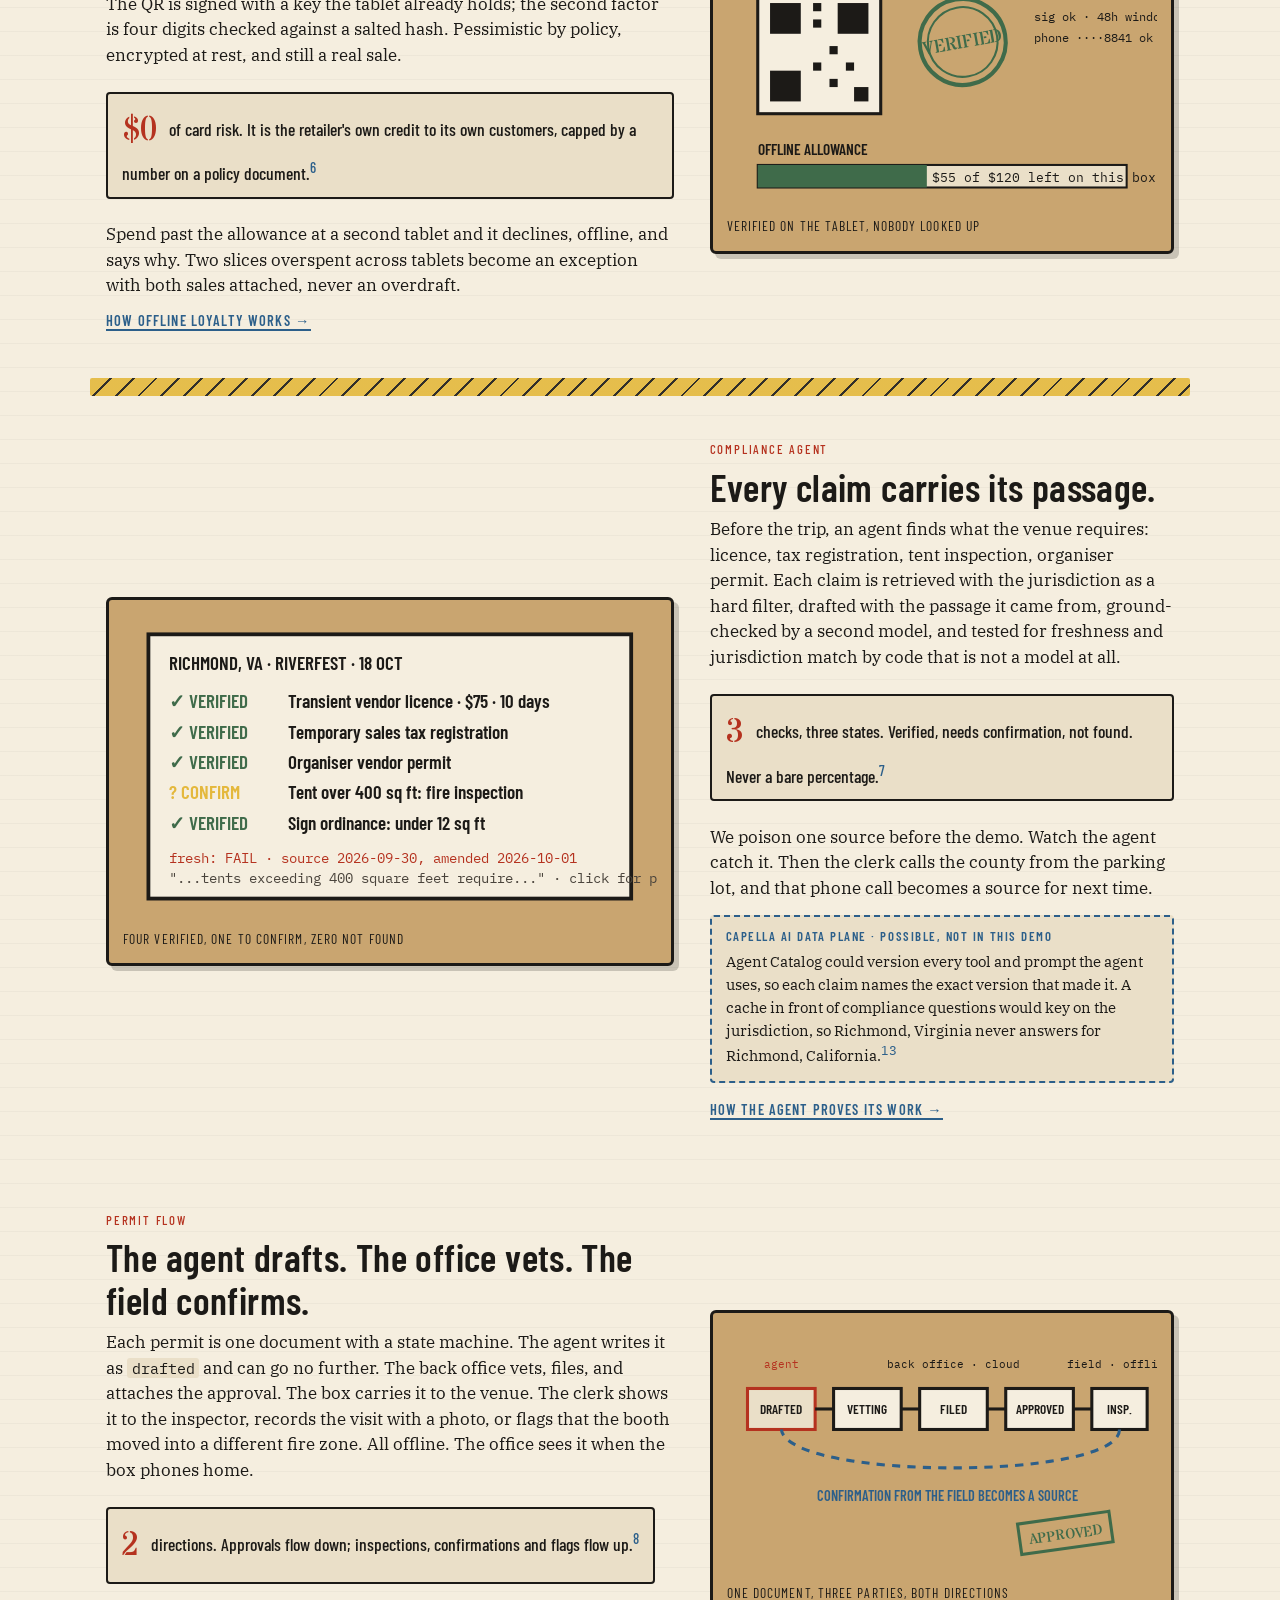
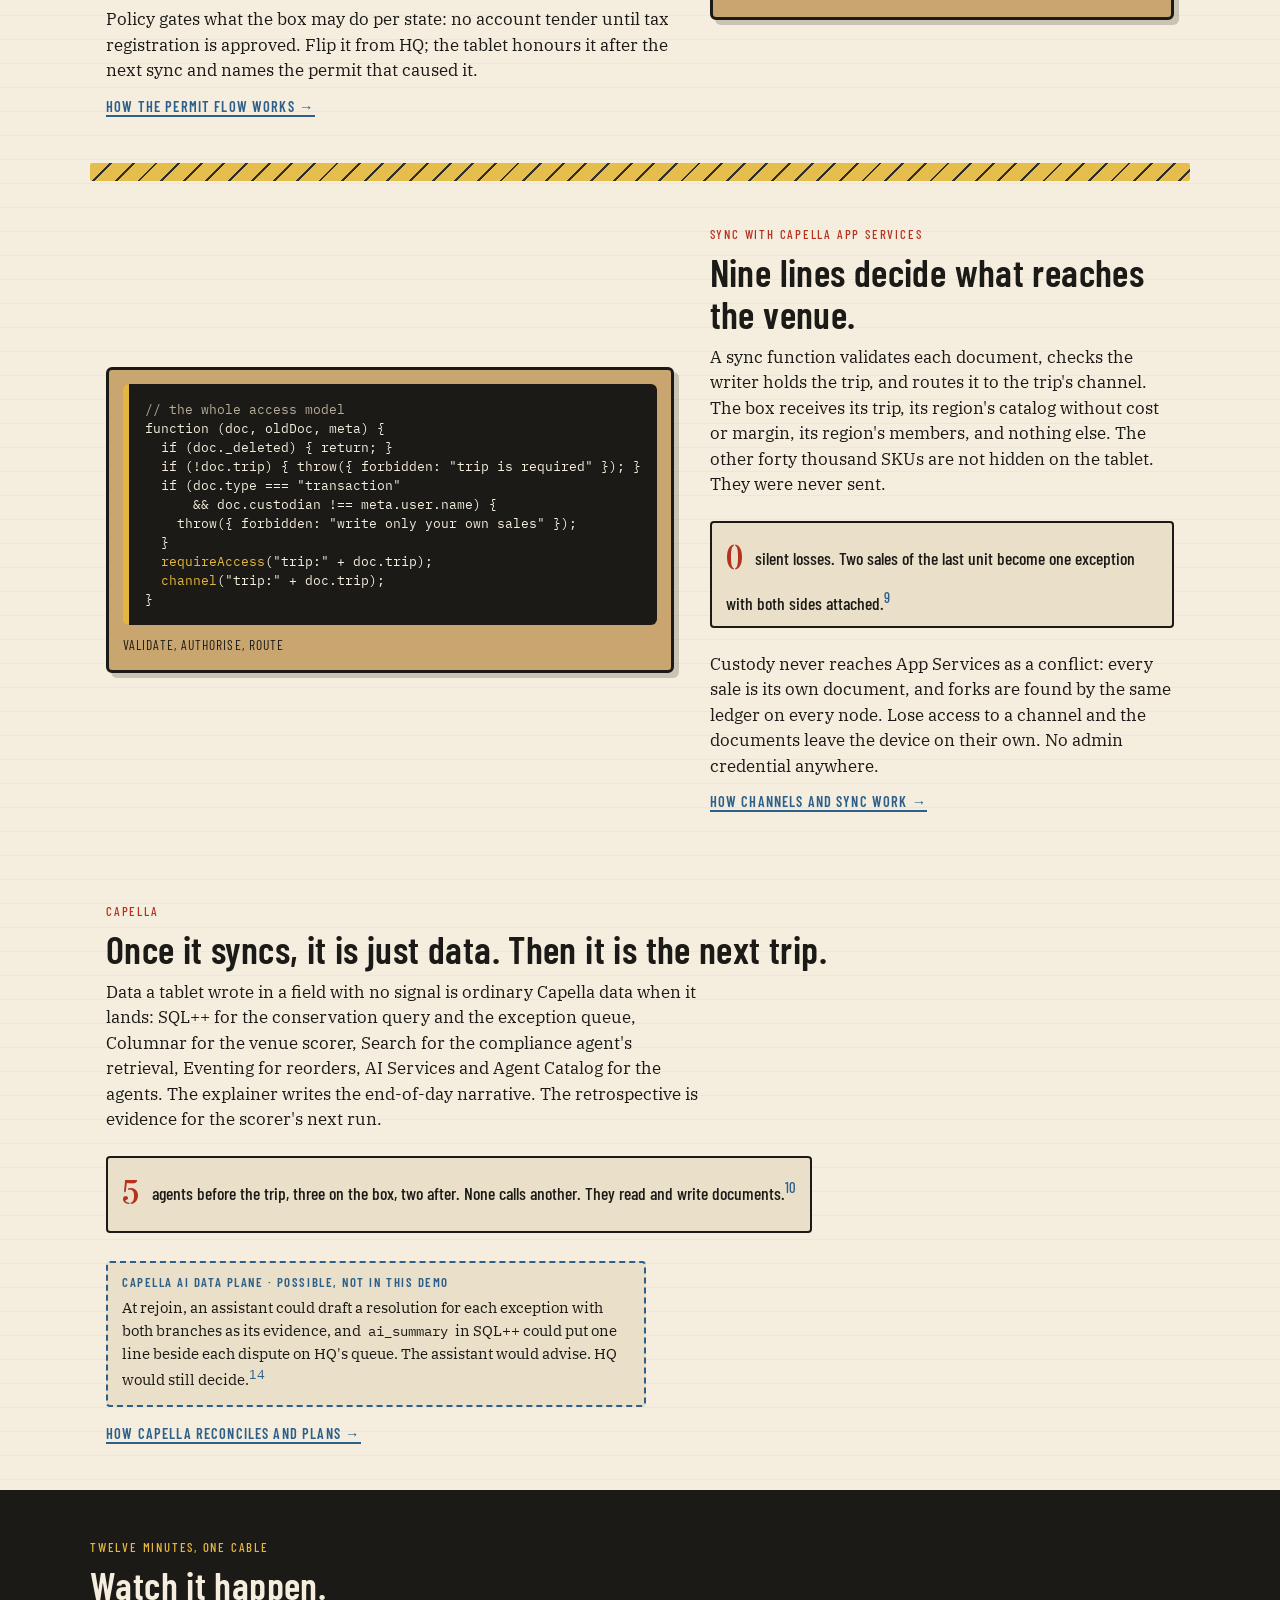
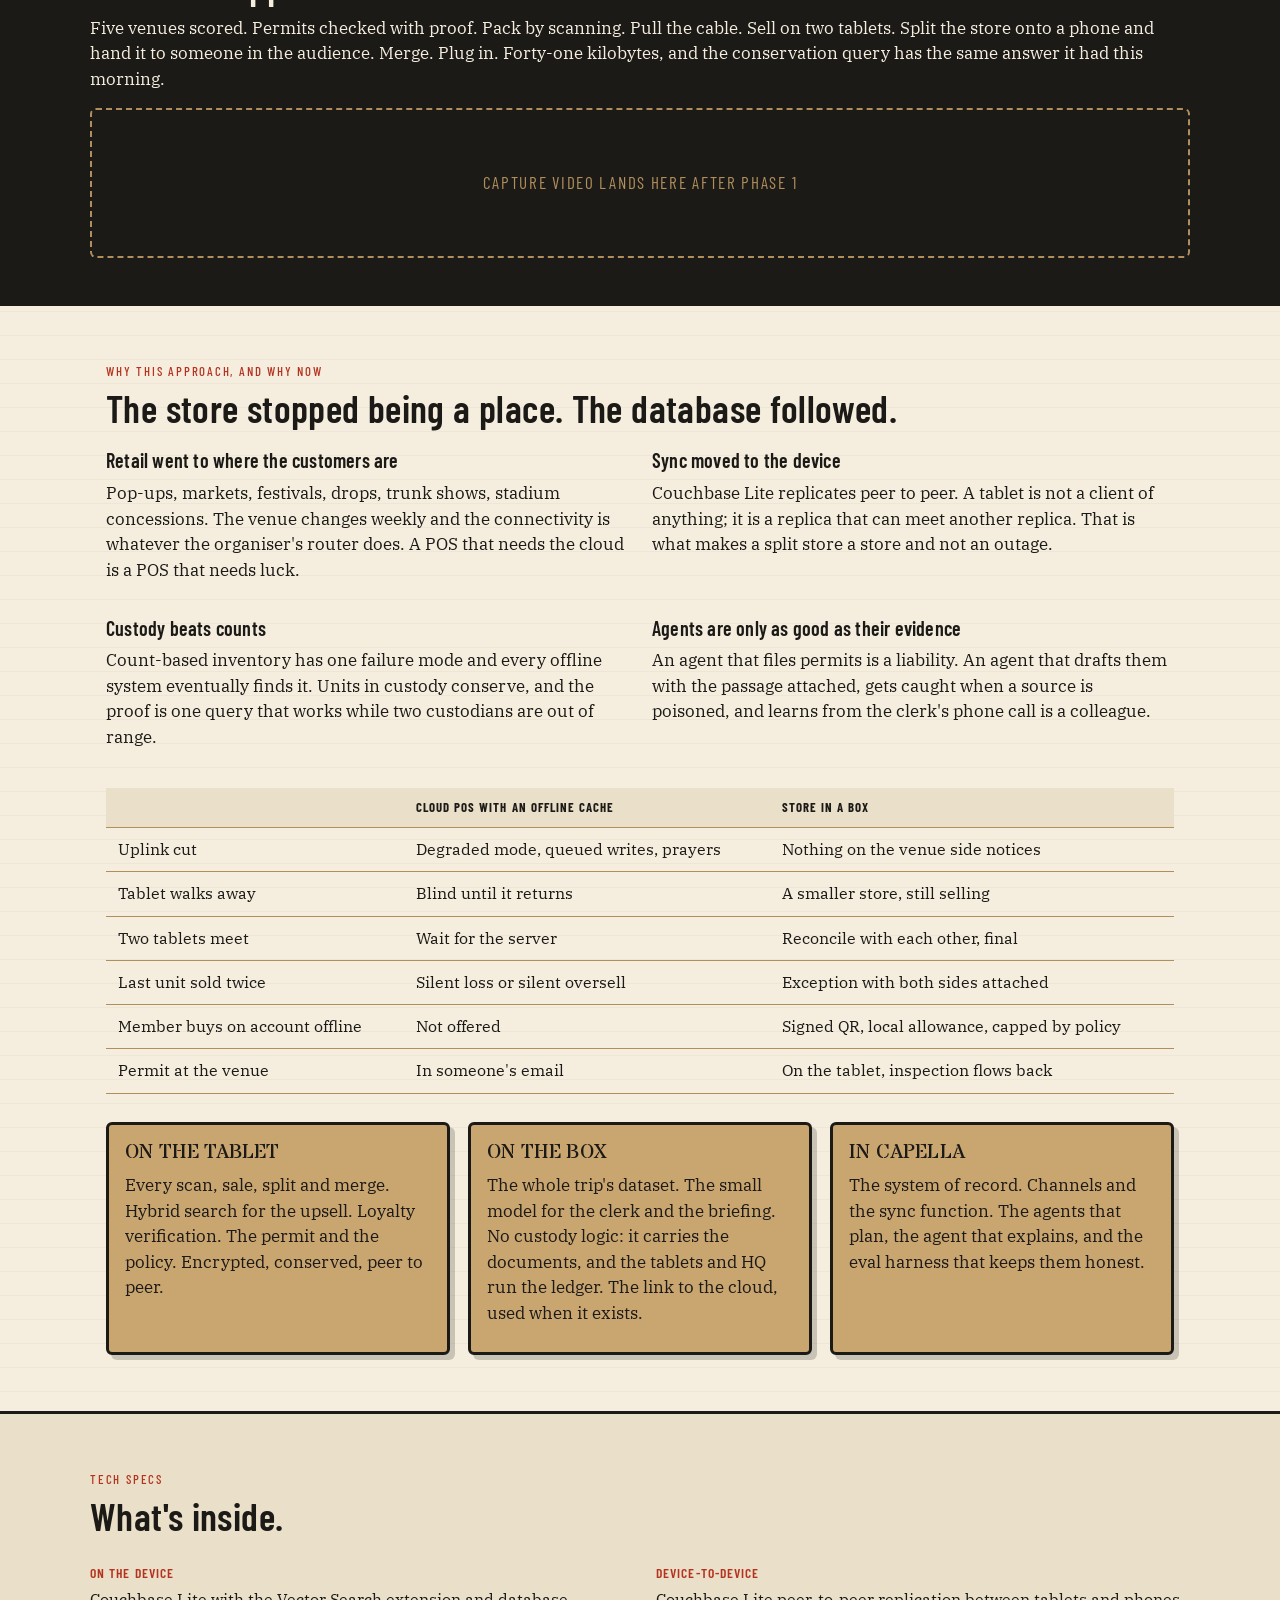
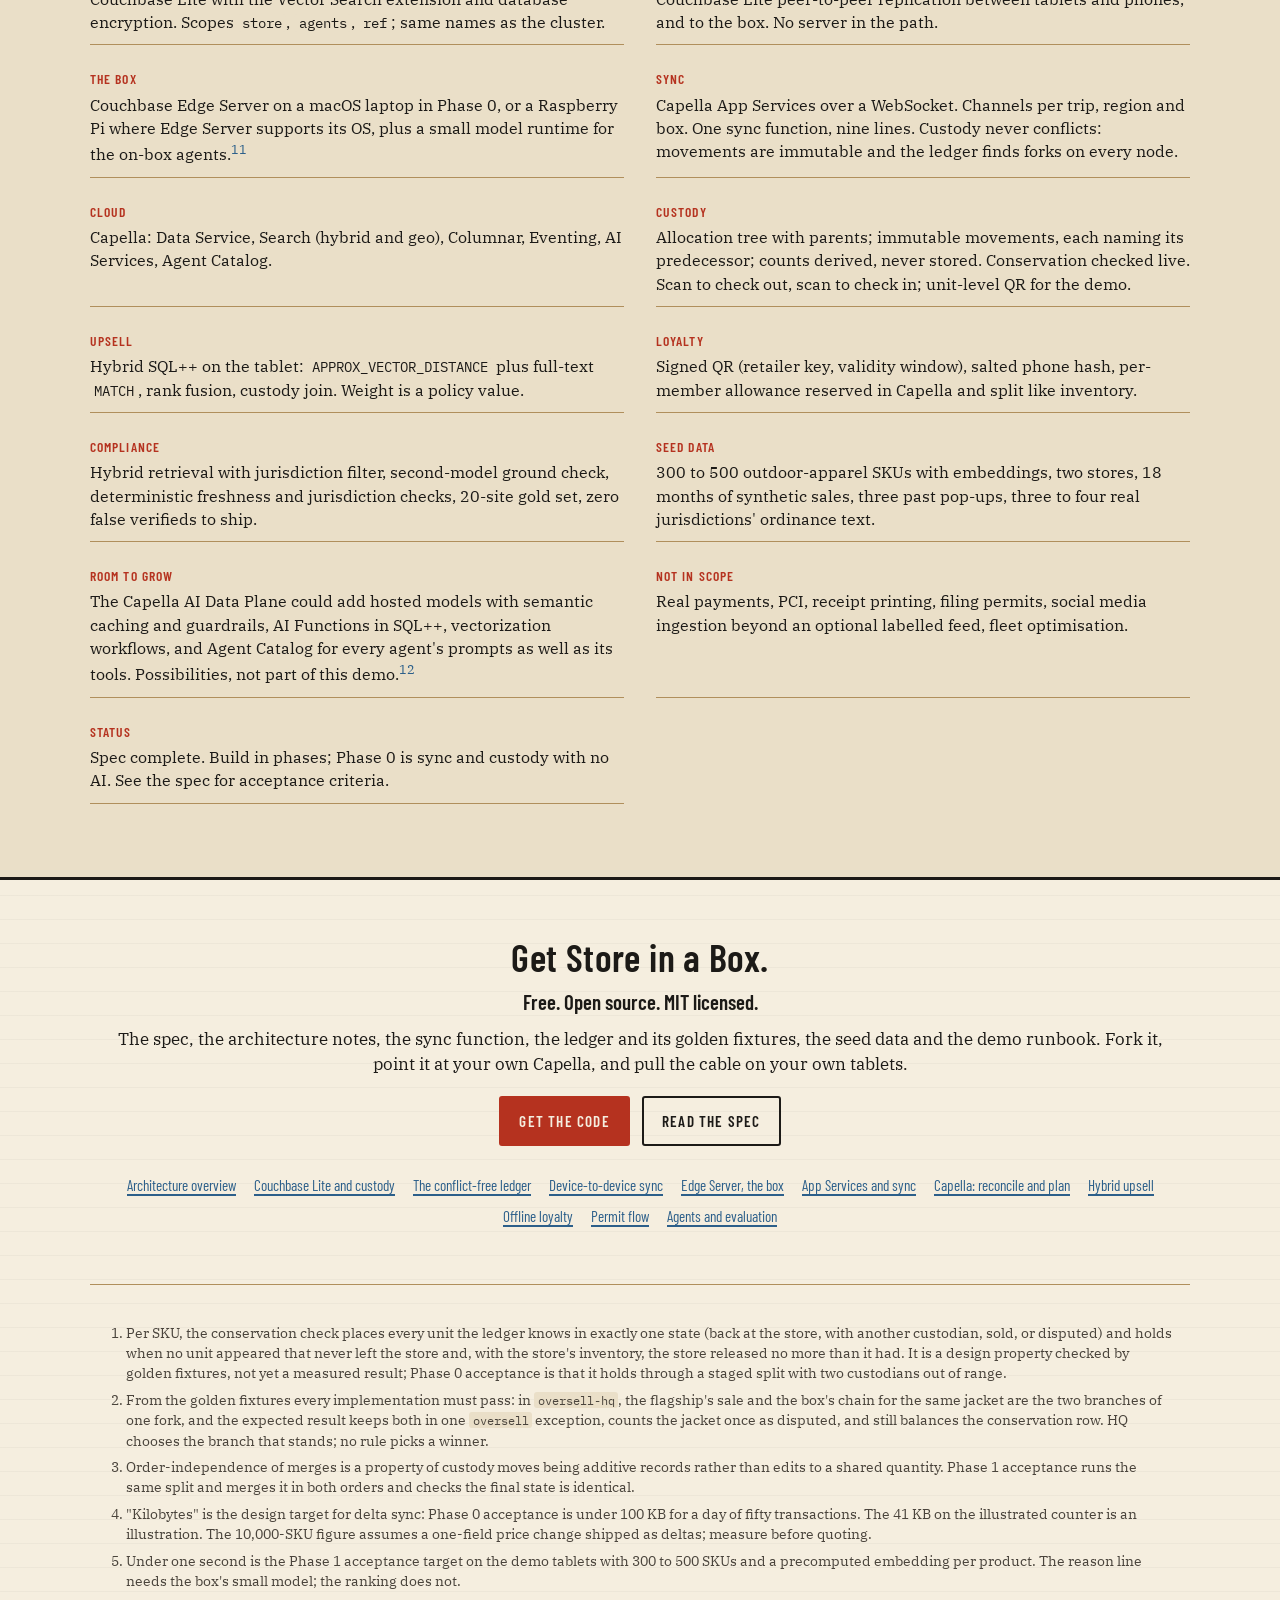
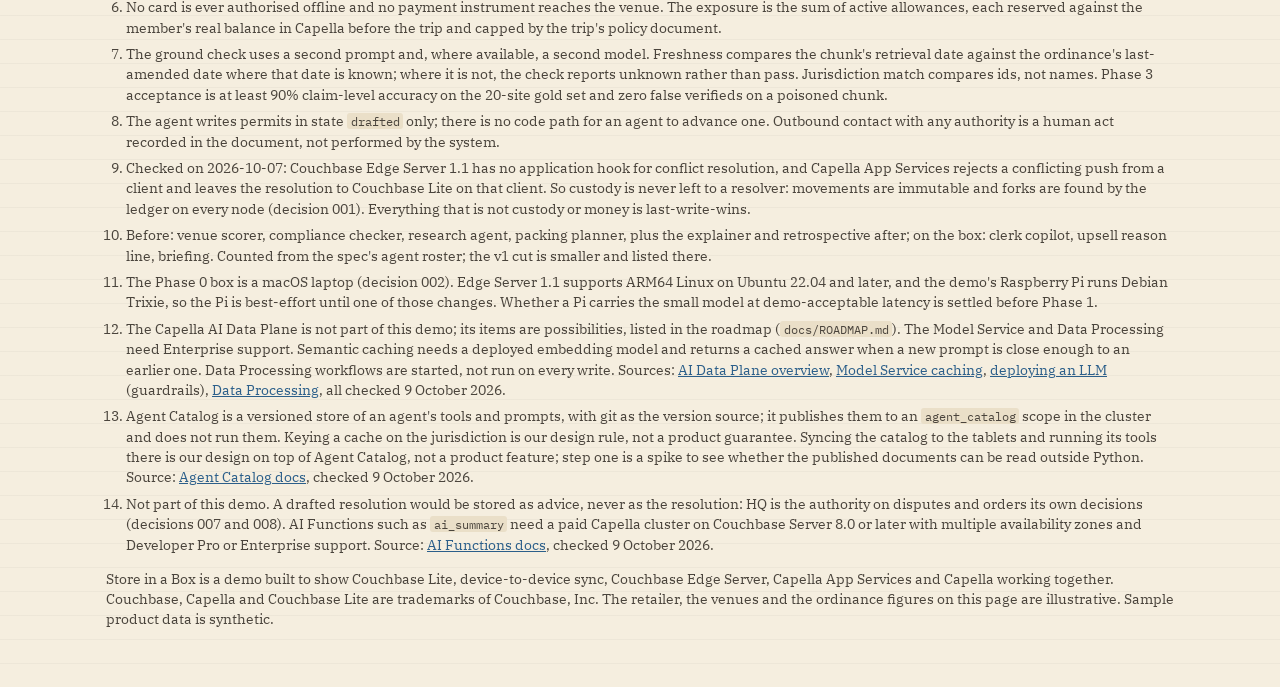
==== commit ddd03aef: "WS9: AI Data Plane possibilities in the architecture notes and on the product page (#109) New note d" ====
--- a/site/index.html
+++ b/site/index.html
@@ -219,6 +219,11 @@
 ORDER BY d LIMIT 20;
 <span class="c">-- keyword half: MATCH(p.tags, "waterproof socks pack-cover"), same filters</span>
 <span class="c">-- fused by rank, then joined to this custodian's allocations</span></pre>
+    <aside class="possible">
+      <p class="tag">Capella AI Data Plane · possible, not in this demo</p>
+      <p>A vectorization workflow could embed the catalog in the cluster for the tablet to search offline, and with the uplink up the reason line could come from a hosted model whose semantic cache answers a close-enough question without calling the model again.<sup><a href="#fn12">12</a></sup></p>
+      <p>Or pack the advisor itself into the box with the stock: its prompt and tools kept in Agent Catalog, synced down with the trip, run on the tablet. Our design, not a product feature, and it starts with a spike.<sup><a href="#fn13">13</a></sup></p>
+    </aside>
     <a class="more" href="https://github.com/omnifroodle/store-in-a-box/blob/main/docs/architecture/hybrid-upsell.md">How the upsell advisor works →</a>
   </div>
   <figure class="card">
@@ -273,6 +278,10 @@
     <p>Before the trip, an agent finds what the venue requires: licence, tax registration, tent inspection, organiser permit. Each claim is retrieved with the jurisdiction as a hard filter, drafted with the passage it came from, ground-checked by a second model, and tested for freshness and jurisdiction match by code that is not a model at all.</p>
     <div class="bignum"><span>3</span> checks, three states. Verified, needs confirmation, not found. Never a bare percentage.<sup><a href="#fn7">7</a></sup></div>
     <p>We poison one source before the demo. Watch the agent catch it. Then the clerk calls the county from the parking lot, and that phone call becomes a source for next time.</p>
+    <aside class="possible">
+      <p class="tag">Capella AI Data Plane · possible, not in this demo</p>
+      <p>Agent Catalog could version every tool and prompt the agent uses, so each claim names the exact version that made it. A cache in front of compliance questions would key on the jurisdiction, so Richmond, Virginia never answers for Richmond, California.<sup><a href="#fn13">13</a></sup></p>
+    </aside>
     <a class="more" href="https://github.com/omnifroodle/store-in-a-box/blob/main/docs/architecture/agents-and-evaluation.md">How the agent proves its work →</a>
   </div>
   <figure class="card">
@@ -356,6 +365,10 @@
     <h2>Once it syncs, it is just data. Then it is the next trip.</h2>
     <p>Data a tablet wrote in a field with no signal is ordinary Capella data when it lands: SQL++ for the conservation query and the exception queue, Columnar for the venue scorer, Search for the compliance agent's retrieval, Eventing for reorders, AI Services and Agent Catalog for the agents. The explainer writes the end-of-day narrative. The retrospective is evidence for the scorer's next run.</p>
     <div class="bignum"><span>5</span> agents before the trip, three on the box, two after. None calls another. They read and write documents.<sup><a href="#fn10">10</a></sup></div>
+    <aside class="possible">
+      <p class="tag">Capella AI Data Plane · possible, not in this demo</p>
+      <p>At rejoin, an assistant could draft a resolution for each exception with both branches as its evidence, and <code>ai_summary</code> in SQL++ could put one line beside each dispute on HQ's queue. The assistant would advise. HQ would still decide.<sup><a href="#fn14">14</a></sup></p>
+    </aside>
     <a class="more" href="https://github.com/omnifroodle/store-in-a-box/blob/main/docs/architecture/capella-reconcile.md">How Capella reconciles and plans →</a>
   </div>
 </section>
@@ -416,6 +429,7 @@
       <div><dt>Loyalty</dt><dd>Signed QR (retailer key, validity window), salted phone hash, per-member allowance reserved in Capella and split like inventory.</dd></div>
       <div><dt>Compliance</dt><dd>Hybrid retrieval with jurisdiction filter, second-model ground check, deterministic freshness and jurisdiction checks, 20-site gold set, zero false verifieds to ship.</dd></div>
       <div><dt>Seed data</dt><dd>300 to 500 outdoor-apparel SKUs with embeddings, two stores, 18 months of synthetic sales, three past pop-ups, three to four real jurisdictions' ordinance text.</dd></div>
+      <div><dt>Room to grow</dt><dd>The Capella AI Data Plane could add hosted models with semantic caching and guardrails, AI Functions in SQL++, vectorization workflows, and Agent Catalog for every agent's prompts as well as its tools. Possibilities, not part of this demo.<sup><a href="#fn12">12</a></sup></dd></div>
       <div><dt>Not in scope</dt><dd>Real payments, PCI, receipt printing, filing permits, social media ingestion beyond an optional labelled feed, fleet optimisation.</dd></div>
       <div><dt>Status</dt><dd>Spec complete. Build in phases; Phase 0 is sync and custody with no AI. See the spec for acceptance criteria.</dd></div>
     </dl>
@@ -460,6 +474,9 @@
     <li id="fn9">Checked on 2026-10-07: Couchbase Edge Server 1.1 has no application hook for conflict resolution, and Capella App Services rejects a conflicting push from a client and leaves the resolution to Couchbase Lite on that client. So custody is never left to a resolver: movements are immutable and forks are found by the ledger on every node (decision 001). Everything that is not custody or money is last-write-wins.</li>
     <li id="fn10">Before: venue scorer, compliance checker, research agent, packing planner, plus the explainer and retrospective after; on the box: clerk copilot, upsell reason line, briefing. Counted from the spec's agent roster; the v1 cut is smaller and listed there.</li>
     <li id="fn11">The Phase 0 box is a macOS laptop (decision 002). Edge Server 1.1 supports ARM64 Linux on Ubuntu 22.04 and later, and the demo's Raspberry Pi runs Debian Trixie, so the Pi is best-effort until one of those changes. Whether a Pi carries the small model at demo-acceptable latency is settled before Phase 1.</li>
+    <li id="fn12">The Capella AI Data Plane is not part of this demo; its items are possibilities, listed in the roadmap (<code>docs/ROADMAP.md</code>). The Model Service and Data Processing need Enterprise support. Semantic caching needs a deployed embedding model and returns a cached answer when a new prompt is close enough to an earlier one. Data Processing workflows are started, not run on every write. Sources: <a href="https://docs.couchbase.com/ai/get-started/intro.html">AI Data Plane overview</a>, <a href="https://docs.couchbase.com/ai/build/model-service/configure-value-adds.html">Model Service caching</a>, <a href="https://docs.couchbase.com/ai/build/model-service/deploy-llm-model.html">deploying an LLM</a> (guardrails), <a href="https://docs.couchbase.com/ai/build/vectorization-service/data-processing.html">Data Processing</a>, all checked 9 October 2026.</li>
+    <li id="fn13">Agent Catalog is a versioned store of an agent's tools and prompts, with git as the version source; it publishes them to an <code>agent_catalog</code> scope in the cluster and does not run them. Keying a cache on the jurisdiction is our design rule, not a product guarantee. Syncing the catalog to the tablets and running its tools there is our design on top of Agent Catalog, not a product feature; step one is a spike to see whether the published documents can be read outside Python. Source: <a href="https://docs.couchbase.com/ai/build/integrate-agent-with-catalog.html">Agent Catalog docs</a>, checked 9 October 2026.</li>
+    <li id="fn14">Not part of this demo. A drafted resolution would be stored as advice, never as the resolution: HQ is the authority on disputes and orders its own decisions (decisions 007 and 008). AI Functions such as <code>ai_summary</code> need a paid Capella cluster on Couchbase Server 8.0 or later with multiple availability zones and Developer Pro or Enterprise support. Source: <a href="https://docs.couchbase.com/ai/build/ai-functions.html">AI Functions docs</a>, checked 9 October 2026.</li>
   </ol>
   <p>Store in a Box is a demo built to show Couchbase Lite, device-to-device sync, Couchbase Edge Server, Capella App Services and Capella working together. Couchbase, Capella and Couchbase Lite are trademarks of Couchbase, Inc. The retailer, the venues and the ordinance figures on this page are illustrative. Sample product data is synthetic.</p>
 </footer>
--- a/site/styles.css
+++ b/site/styles.css
@@ -81,6 +81,10 @@
 pre.query { max-width: 100%; background: var(--ink); color: var(--cream); font-family: var(--mono); font-size: .82rem; line-height: 1.45; padding: 16px; border-radius: 6px; overflow-x: auto; border-left: 6px solid var(--label); margin: 12px 0; }
 pre.query .c { color: #B8AE9A; }
 pre.query .k { color: var(--label); }
+/* Possible enhancements: not part of the demo, so a dashed tape outline, never the solid ink of a feature. */
+.possible { max-width: 60ch; margin: 14px 0; padding: 10px 14px; background: var(--creamDeep); border: 2px dashed var(--tape); border-radius: 4px; font-size: .95rem; }
+.possible .tag { margin: 0 0 4px; font-family: var(--heading); font-weight: 600; text-transform: uppercase; letter-spacing: .12em; font-size: .8rem; color: var(--tape); }
+.possible p { margin: 4px 0; }
 hr.tape { border: 0; height: 18px; max-width: var(--maxw); margin: 0 auto; background:
   repeating-linear-gradient(135deg, var(--label) 0 14px, var(--ink) 14px 16px); opacity: .9; border-radius: 2px; }
 
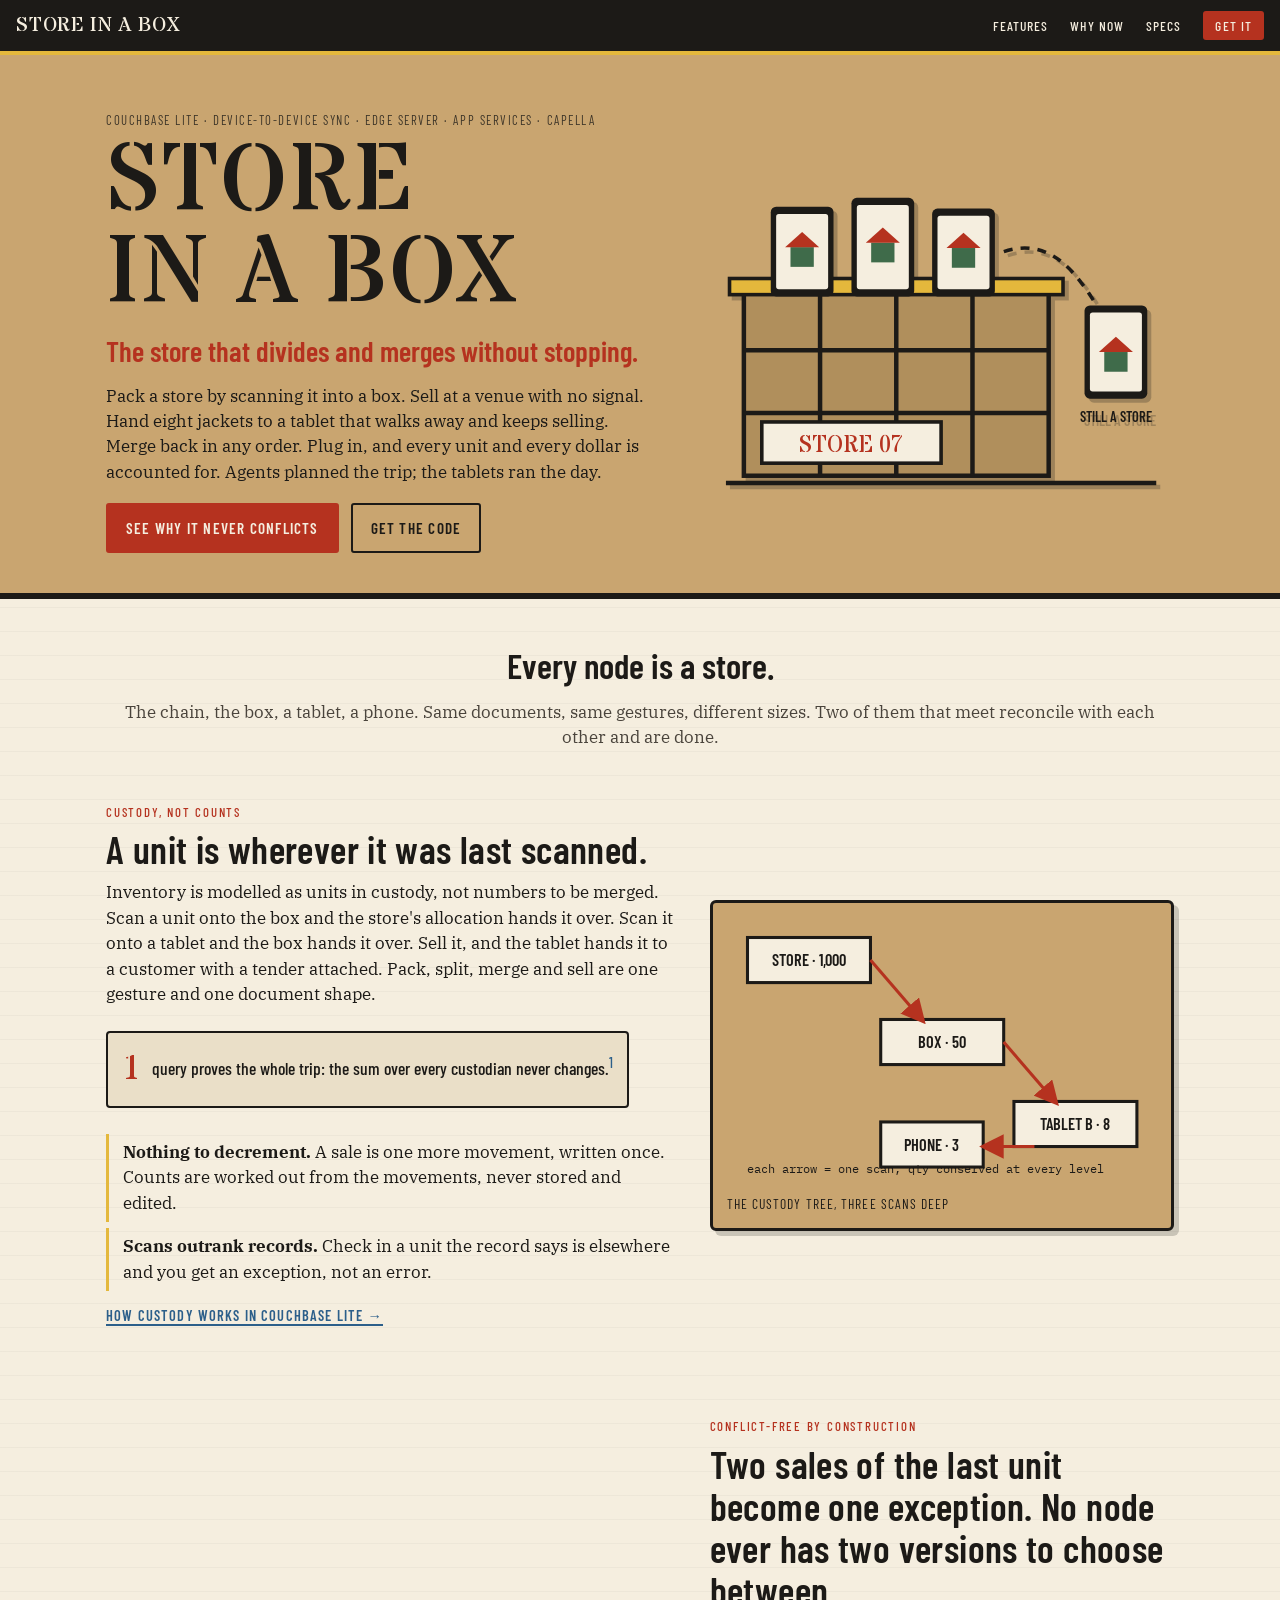
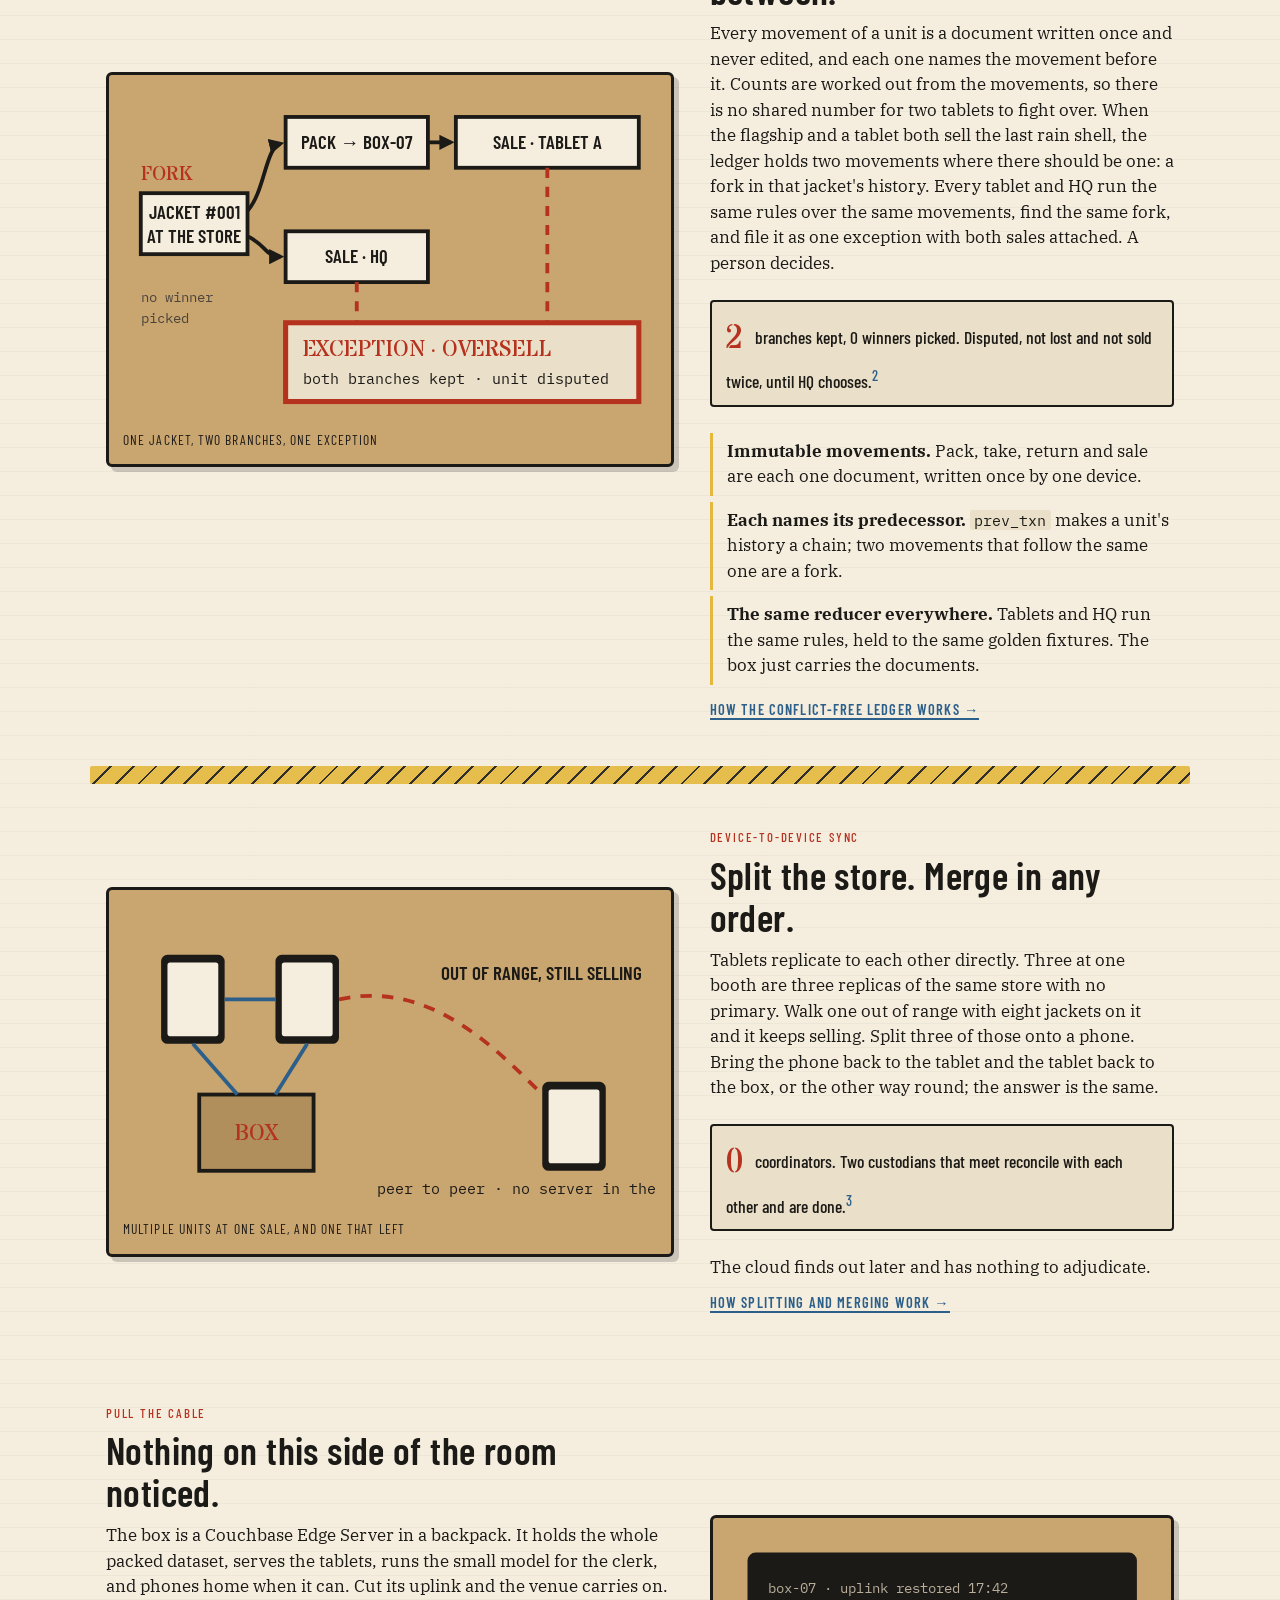
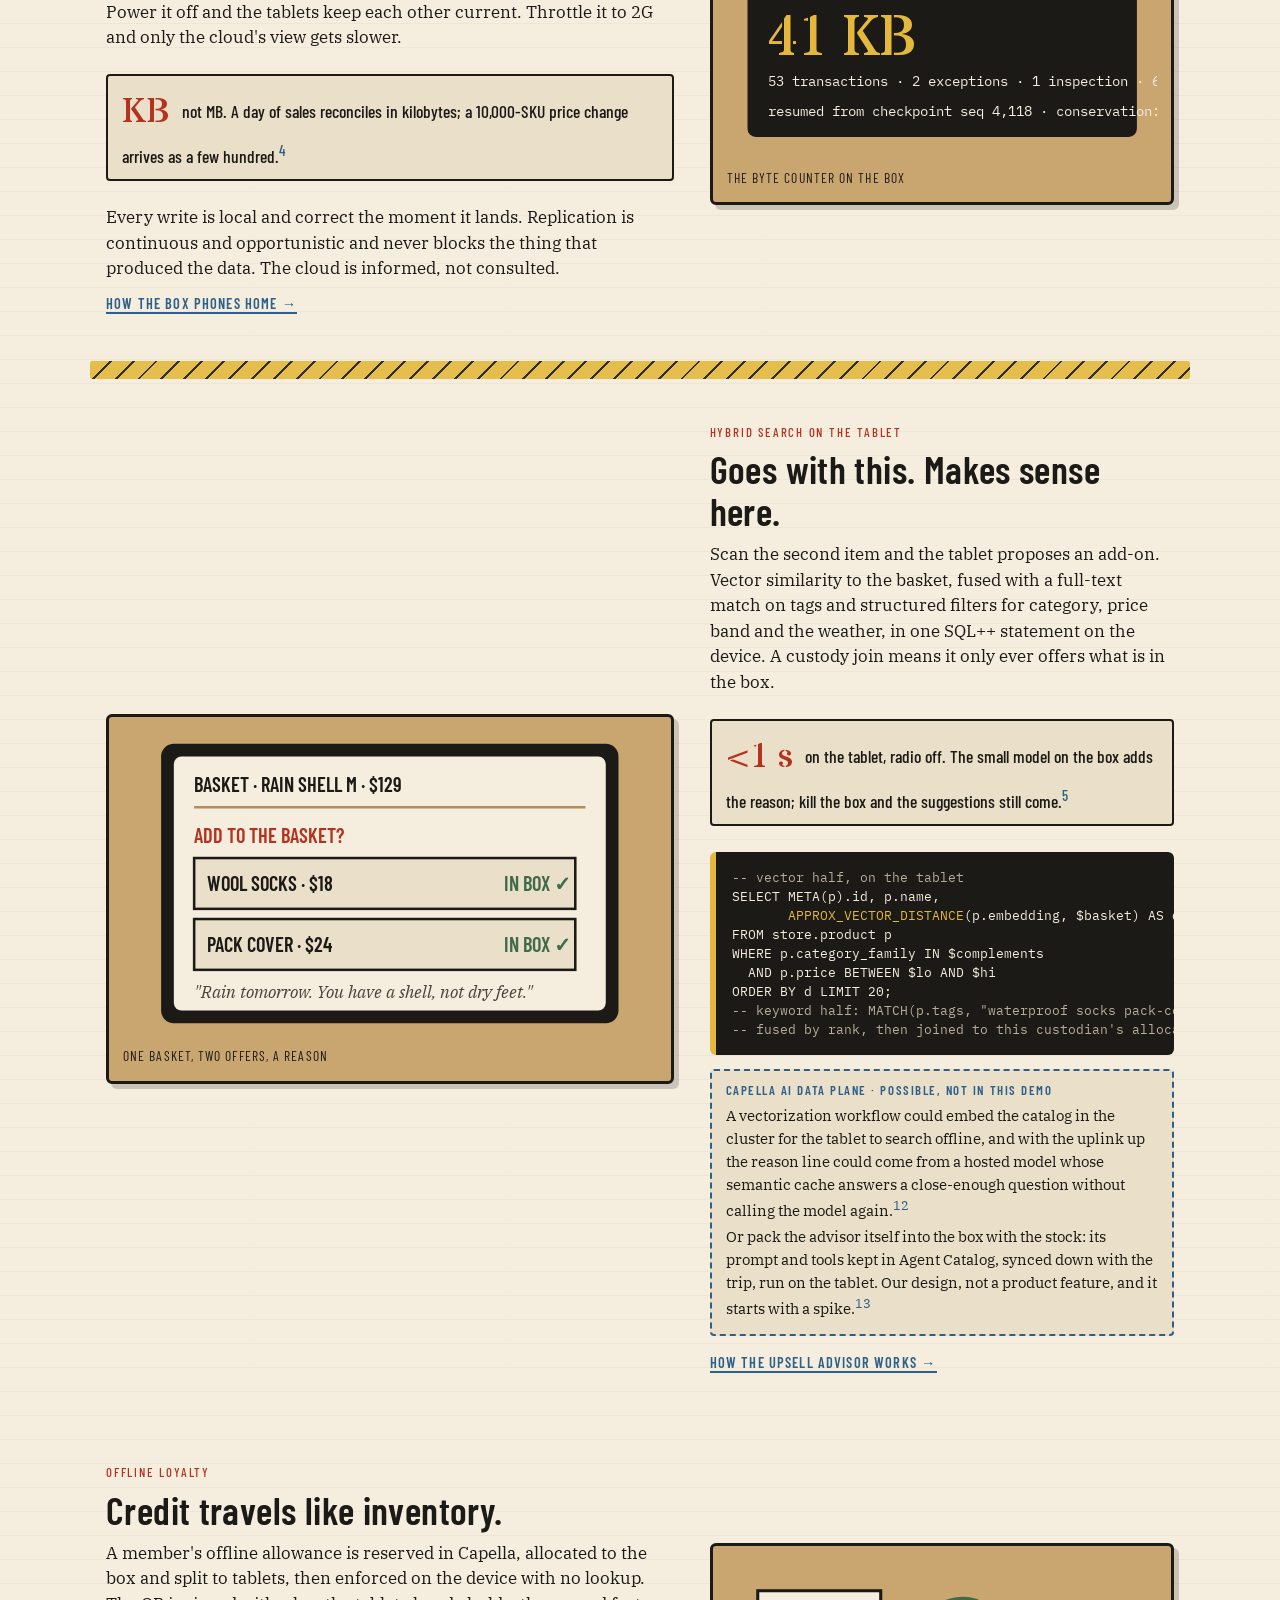
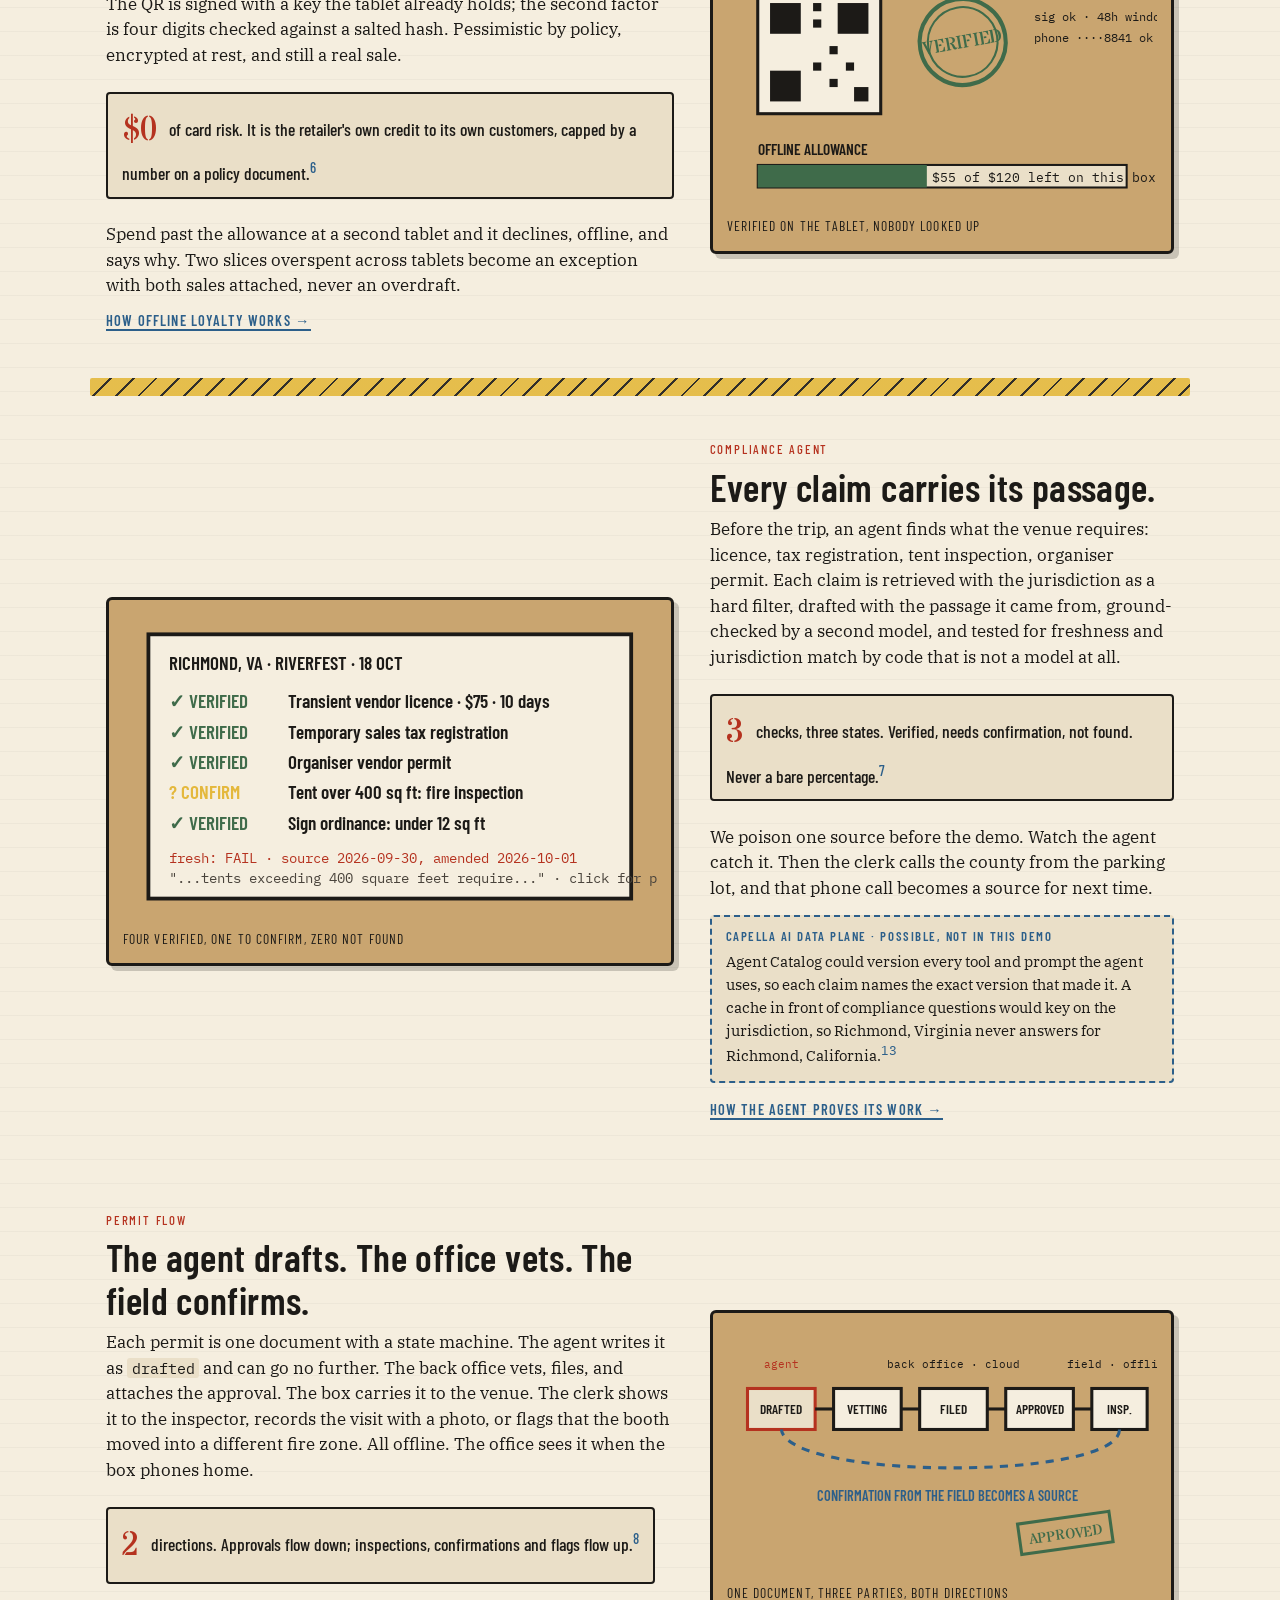
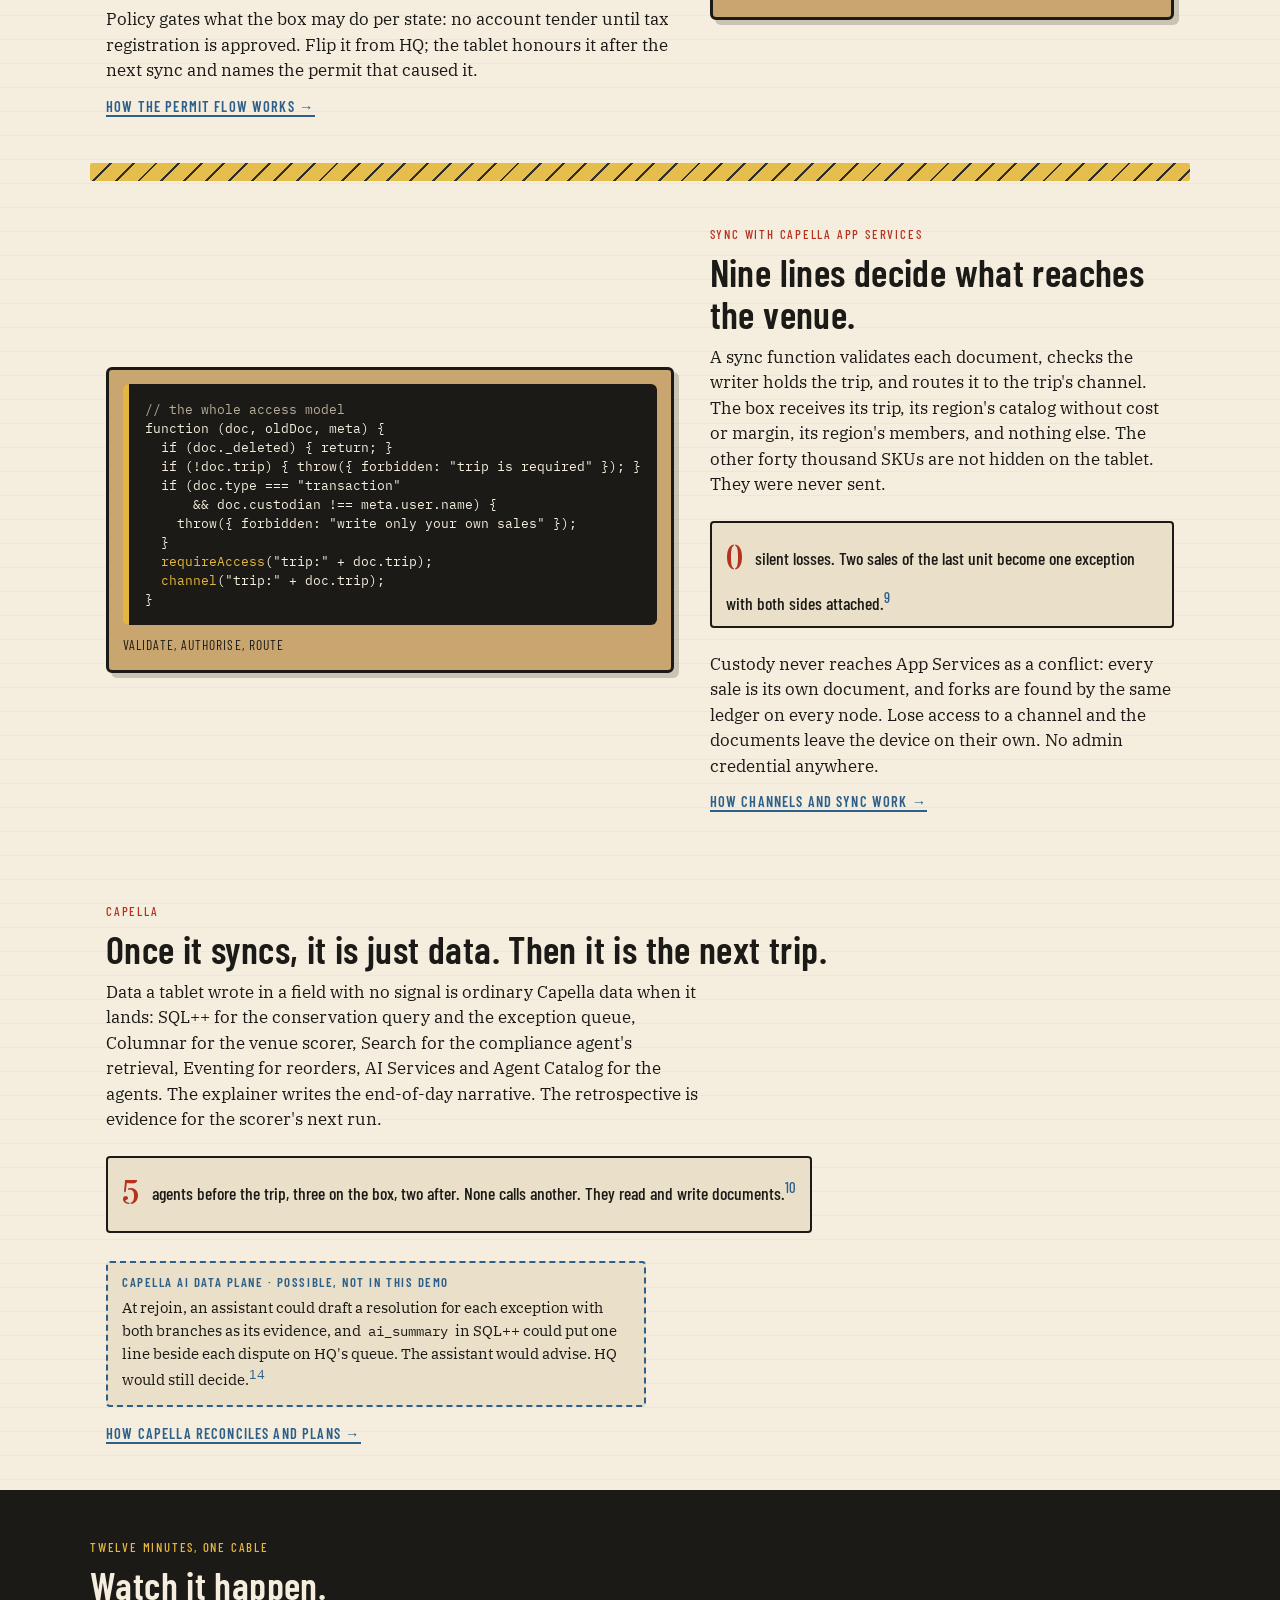
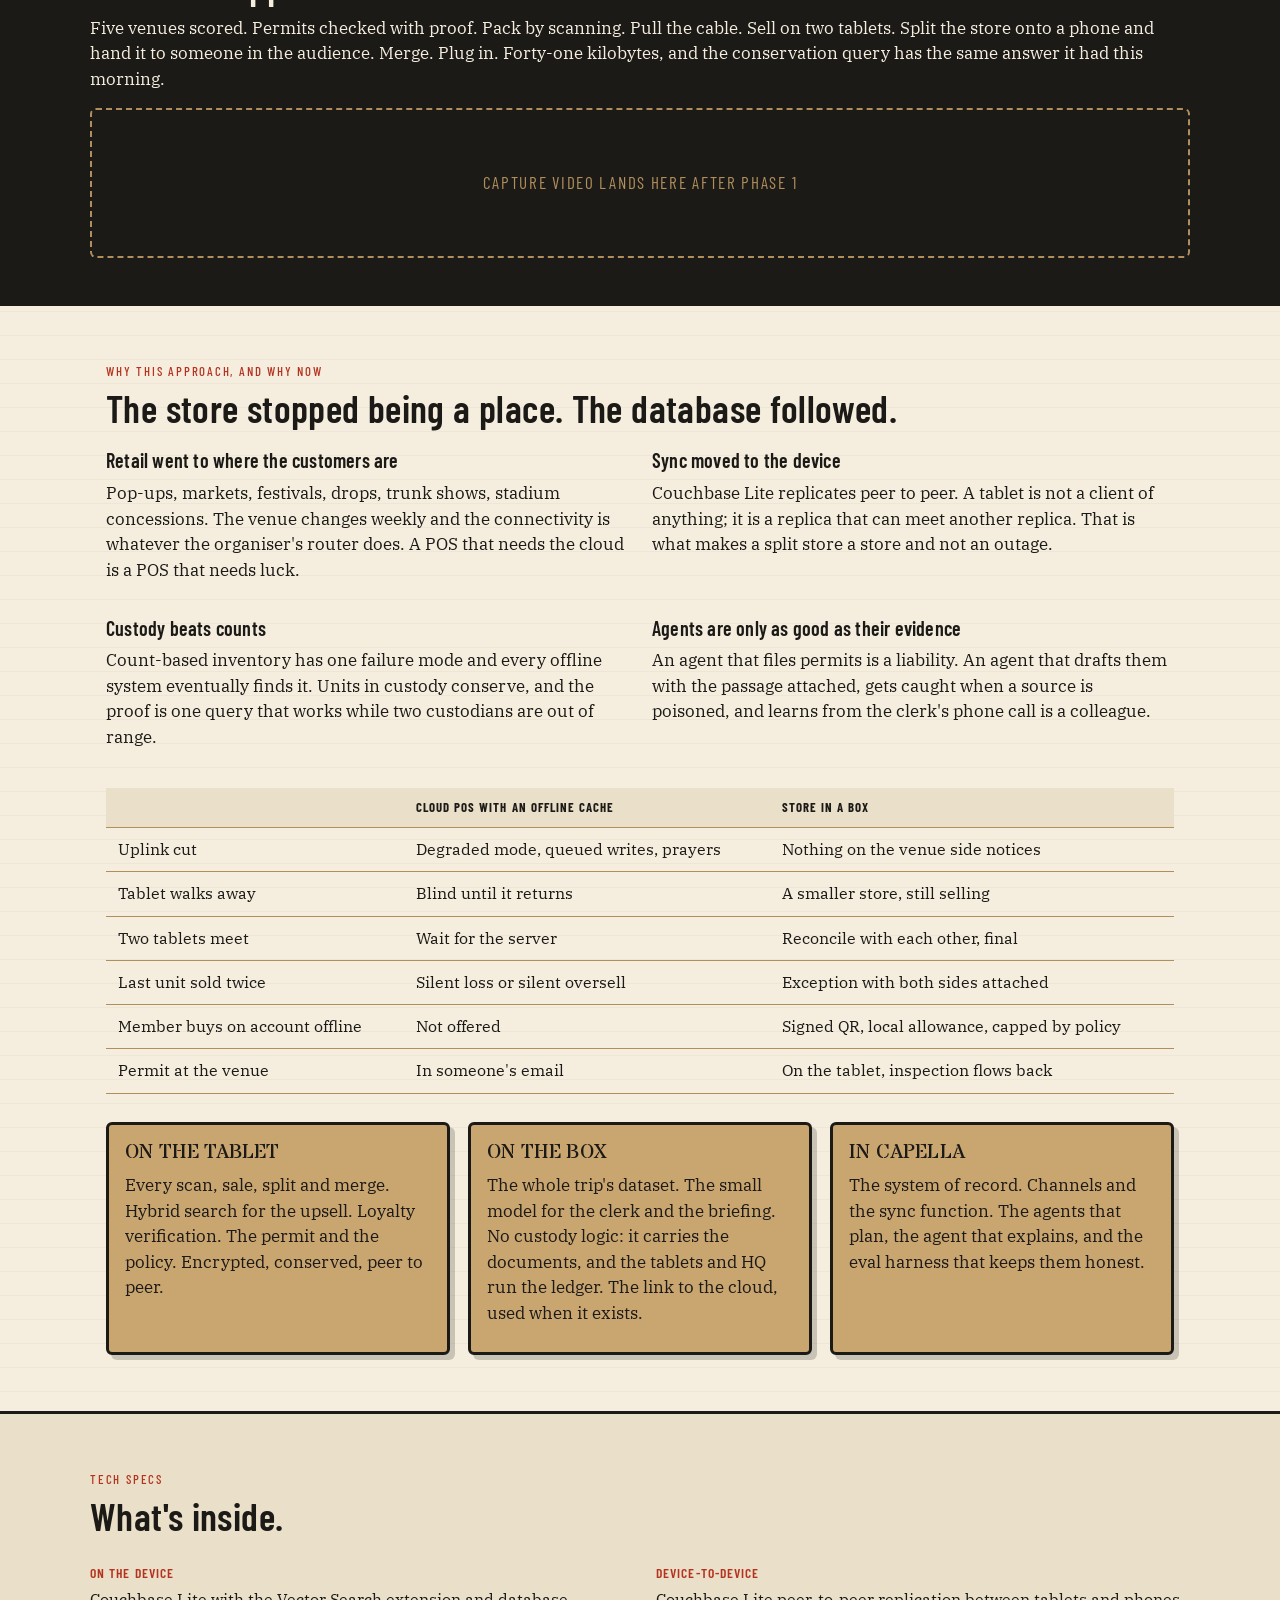
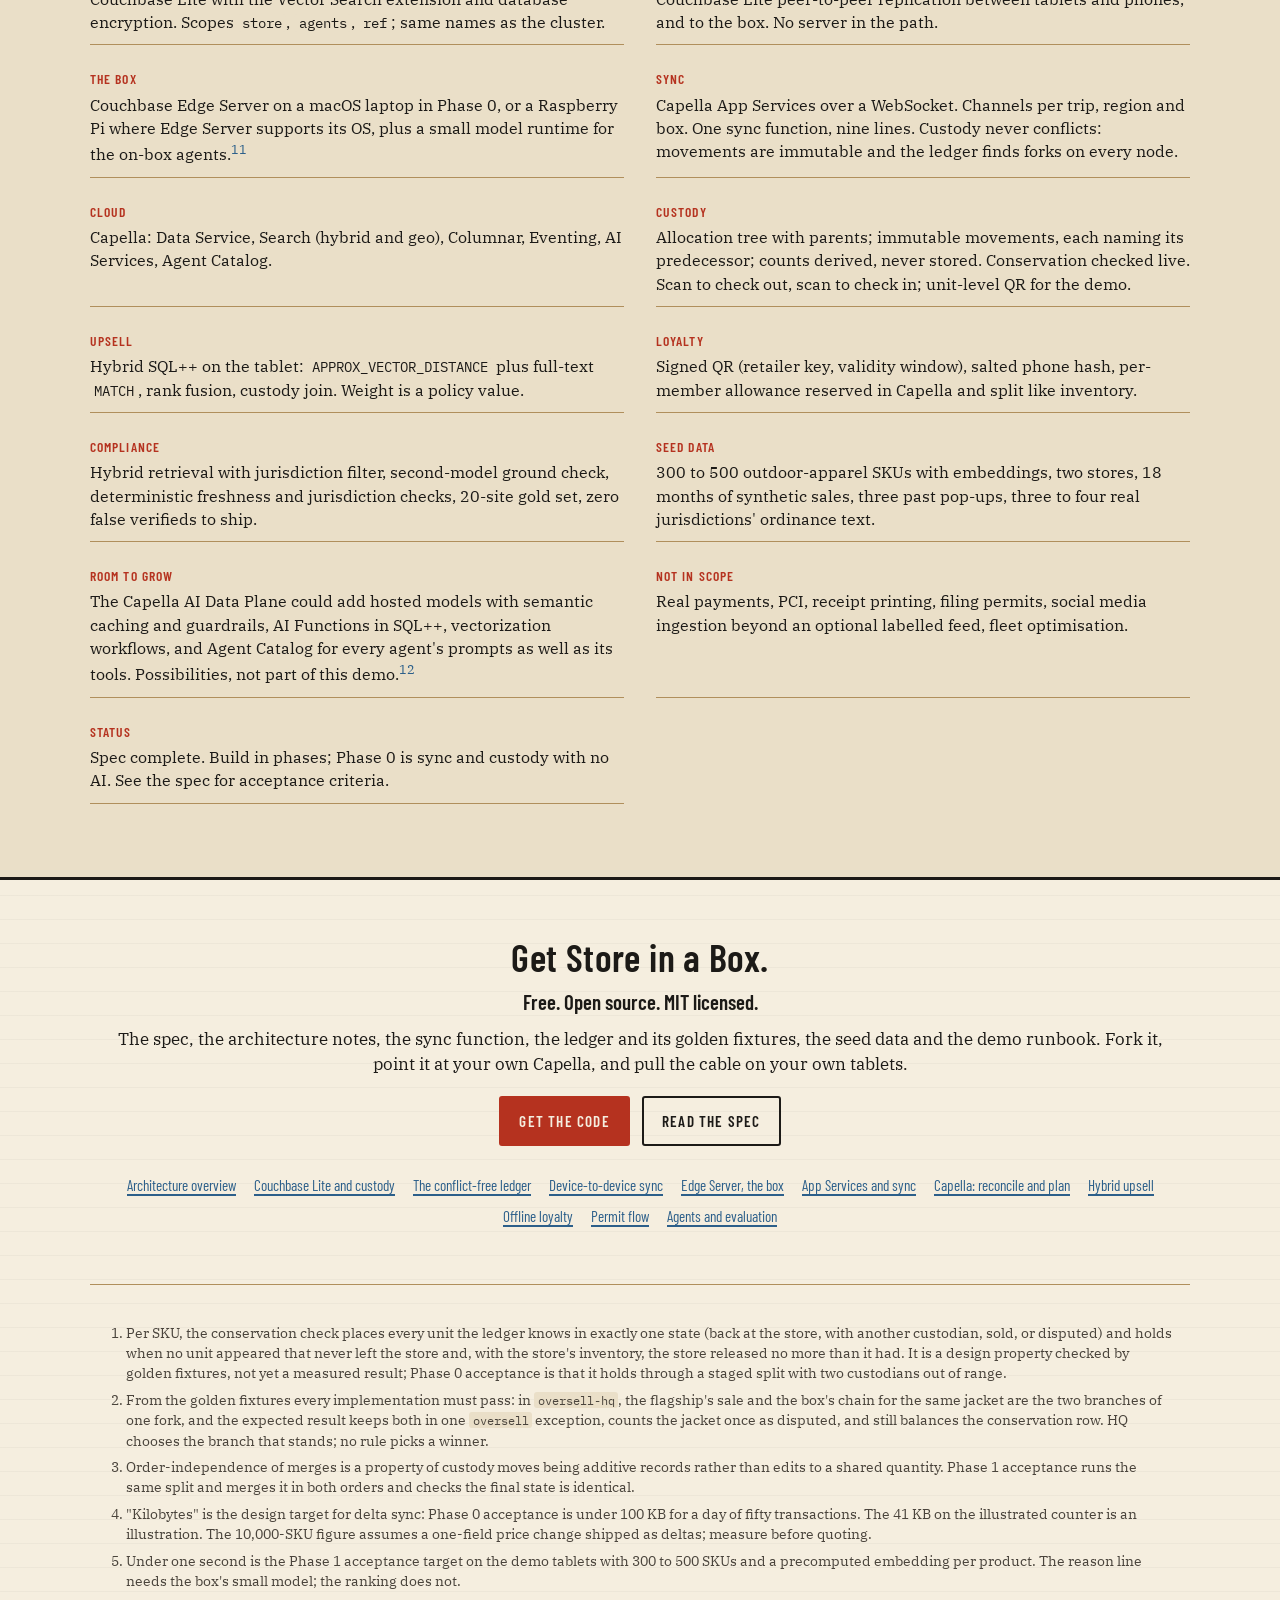
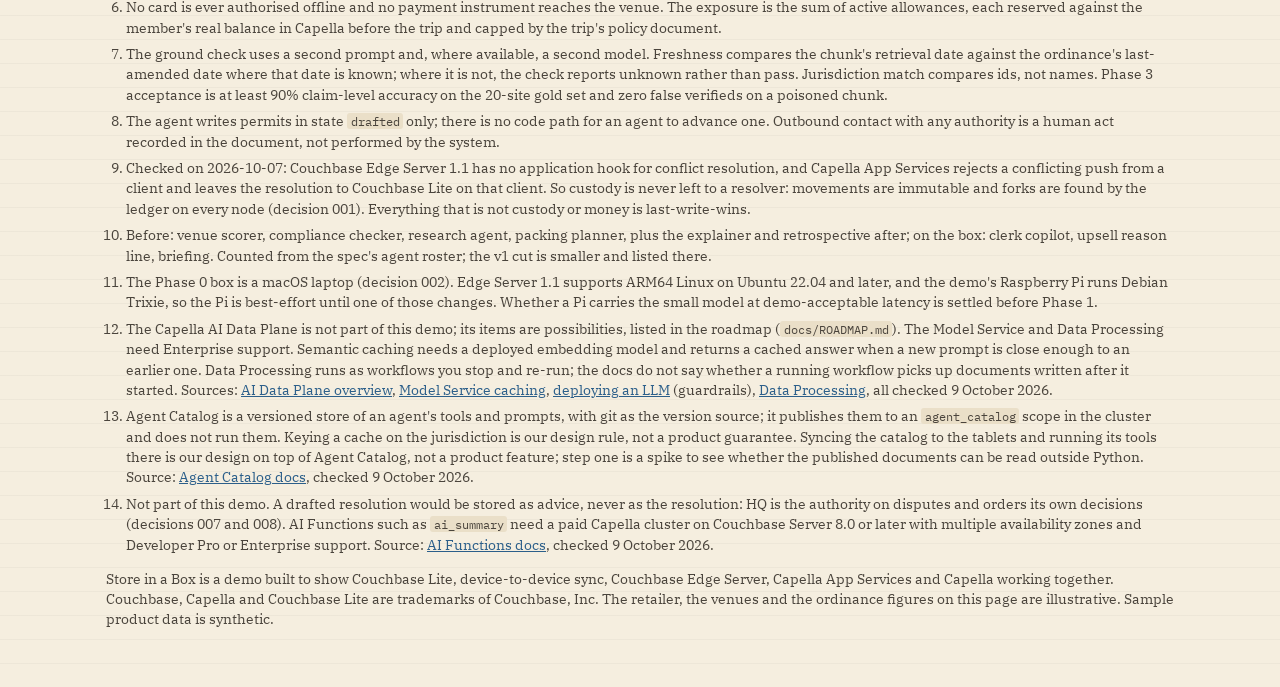
==== commit 667c6118: "WS9: Data Processing wording matches its docs page (gate finding 1, #113) The page says workflows ar" ====
--- a/site/index.html
+++ b/site/index.html
@@ -474,7 +474,7 @@
     <li id="fn9">Checked on 2026-10-07: Couchbase Edge Server 1.1 has no application hook for conflict resolution, and Capella App Services rejects a conflicting push from a client and leaves the resolution to Couchbase Lite on that client. So custody is never left to a resolver: movements are immutable and forks are found by the ledger on every node (decision 001). Everything that is not custody or money is last-write-wins.</li>
     <li id="fn10">Before: venue scorer, compliance checker, research agent, packing planner, plus the explainer and retrospective after; on the box: clerk copilot, upsell reason line, briefing. Counted from the spec's agent roster; the v1 cut is smaller and listed there.</li>
     <li id="fn11">The Phase 0 box is a macOS laptop (decision 002). Edge Server 1.1 supports ARM64 Linux on Ubuntu 22.04 and later, and the demo's Raspberry Pi runs Debian Trixie, so the Pi is best-effort until one of those changes. Whether a Pi carries the small model at demo-acceptable latency is settled before Phase 1.</li>
-    <li id="fn12">The Capella AI Data Plane is not part of this demo; its items are possibilities, listed in the roadmap (<code>docs/ROADMAP.md</code>). The Model Service and Data Processing need Enterprise support. Semantic caching needs a deployed embedding model and returns a cached answer when a new prompt is close enough to an earlier one. Data Processing workflows are started, not run on every write. Sources: <a href="https://docs.couchbase.com/ai/get-started/intro.html">AI Data Plane overview</a>, <a href="https://docs.couchbase.com/ai/build/model-service/configure-value-adds.html">Model Service caching</a>, <a href="https://docs.couchbase.com/ai/build/model-service/deploy-llm-model.html">deploying an LLM</a> (guardrails), <a href="https://docs.couchbase.com/ai/build/vectorization-service/data-processing.html">Data Processing</a>, all checked 9 October 2026.</li>
+    <li id="fn12">The Capella AI Data Plane is not part of this demo; its items are possibilities, listed in the roadmap (<code>docs/ROADMAP.md</code>). The Model Service and Data Processing need Enterprise support. Semantic caching needs a deployed embedding model and returns a cached answer when a new prompt is close enough to an earlier one. Data Processing runs as workflows you stop and re-run; the docs do not say whether a running workflow picks up documents written after it started. Sources: <a href="https://docs.couchbase.com/ai/get-started/intro.html">AI Data Plane overview</a>, <a href="https://docs.couchbase.com/ai/build/model-service/configure-value-adds.html">Model Service caching</a>, <a href="https://docs.couchbase.com/ai/build/model-service/deploy-llm-model.html">deploying an LLM</a> (guardrails), <a href="https://docs.couchbase.com/ai/build/vectorization-service/data-processing.html">Data Processing</a>, all checked 9 October 2026.</li>
     <li id="fn13">Agent Catalog is a versioned store of an agent's tools and prompts, with git as the version source; it publishes them to an <code>agent_catalog</code> scope in the cluster and does not run them. Keying a cache on the jurisdiction is our design rule, not a product guarantee. Syncing the catalog to the tablets and running its tools there is our design on top of Agent Catalog, not a product feature; step one is a spike to see whether the published documents can be read outside Python. Source: <a href="https://docs.couchbase.com/ai/build/integrate-agent-with-catalog.html">Agent Catalog docs</a>, checked 9 October 2026.</li>
     <li id="fn14">Not part of this demo. A drafted resolution would be stored as advice, never as the resolution: HQ is the authority on disputes and orders its own decisions (decisions 007 and 008). AI Functions such as <code>ai_summary</code> need a paid Capella cluster on Couchbase Server 8.0 or later with multiple availability zones and Developer Pro or Enterprise support. Source: <a href="https://docs.couchbase.com/ai/build/ai-functions.html">AI Functions docs</a>, checked 9 October 2026.</li>
   </ol>
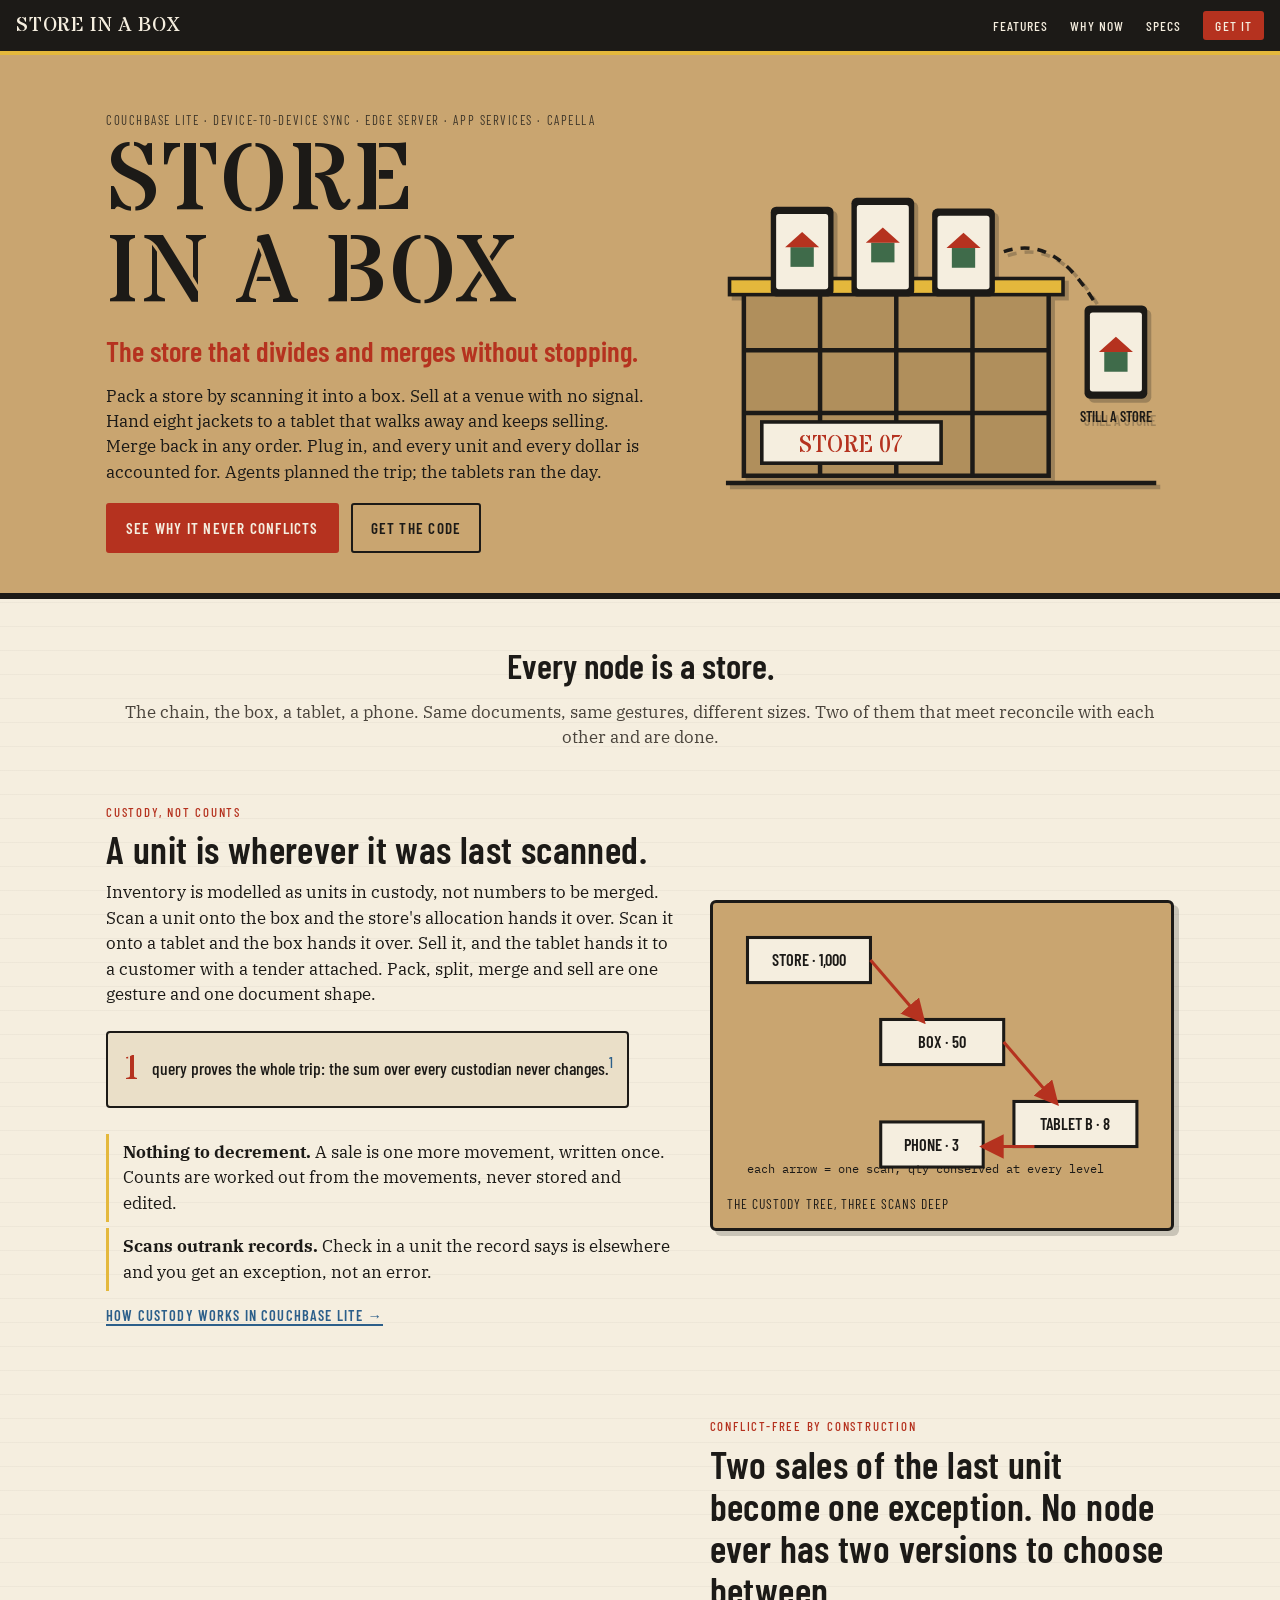
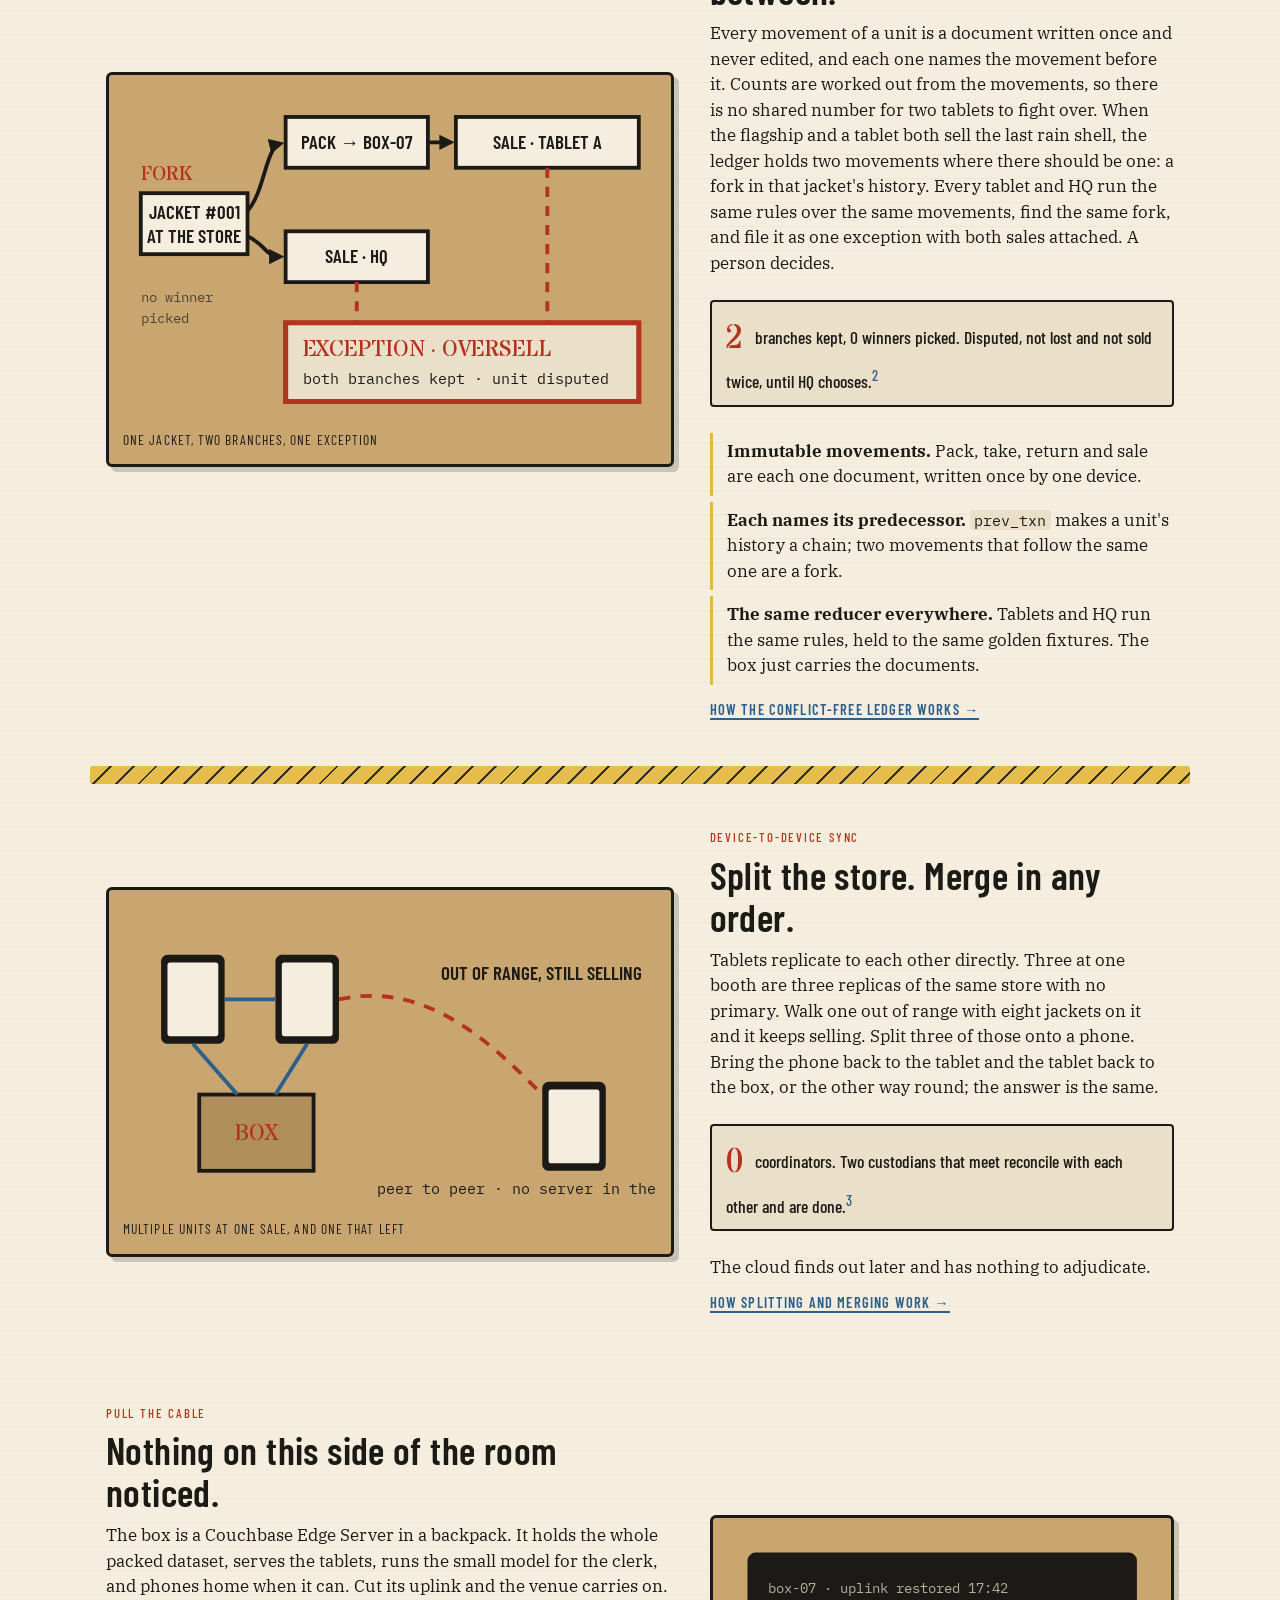
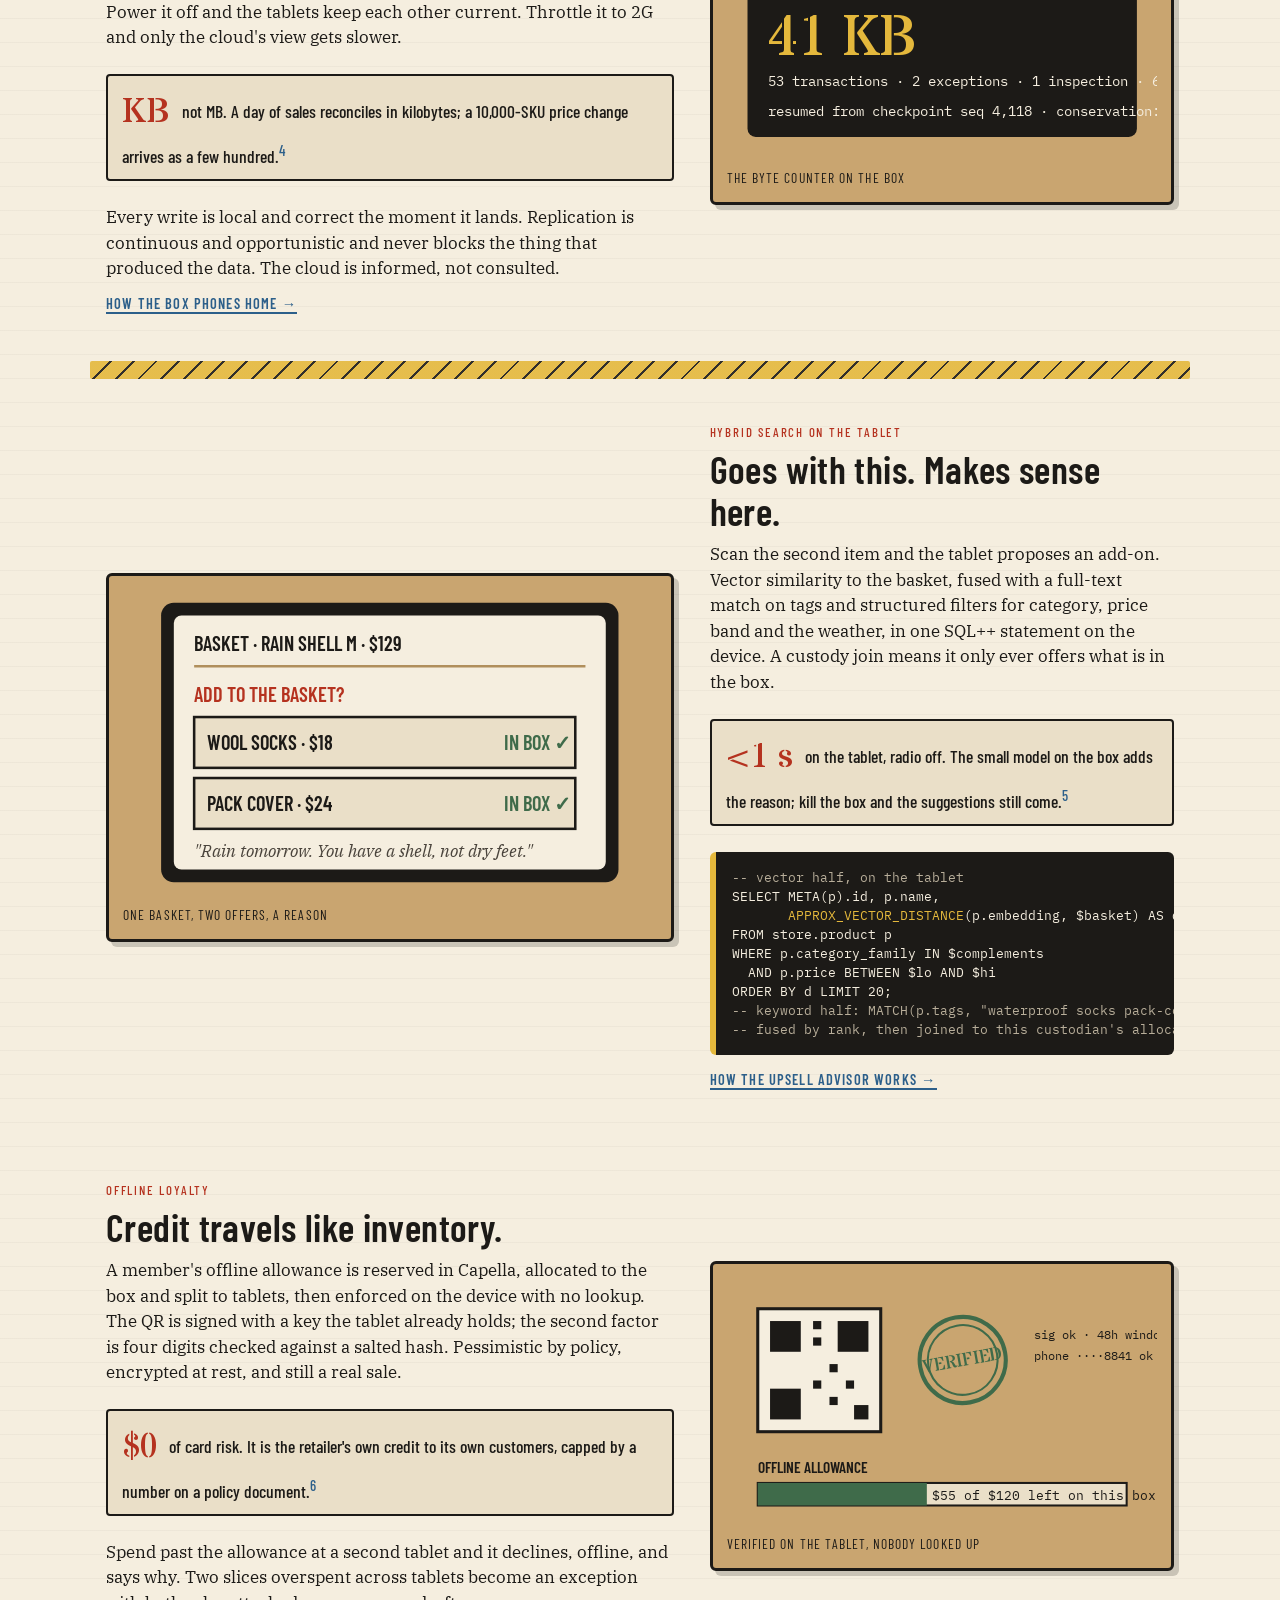
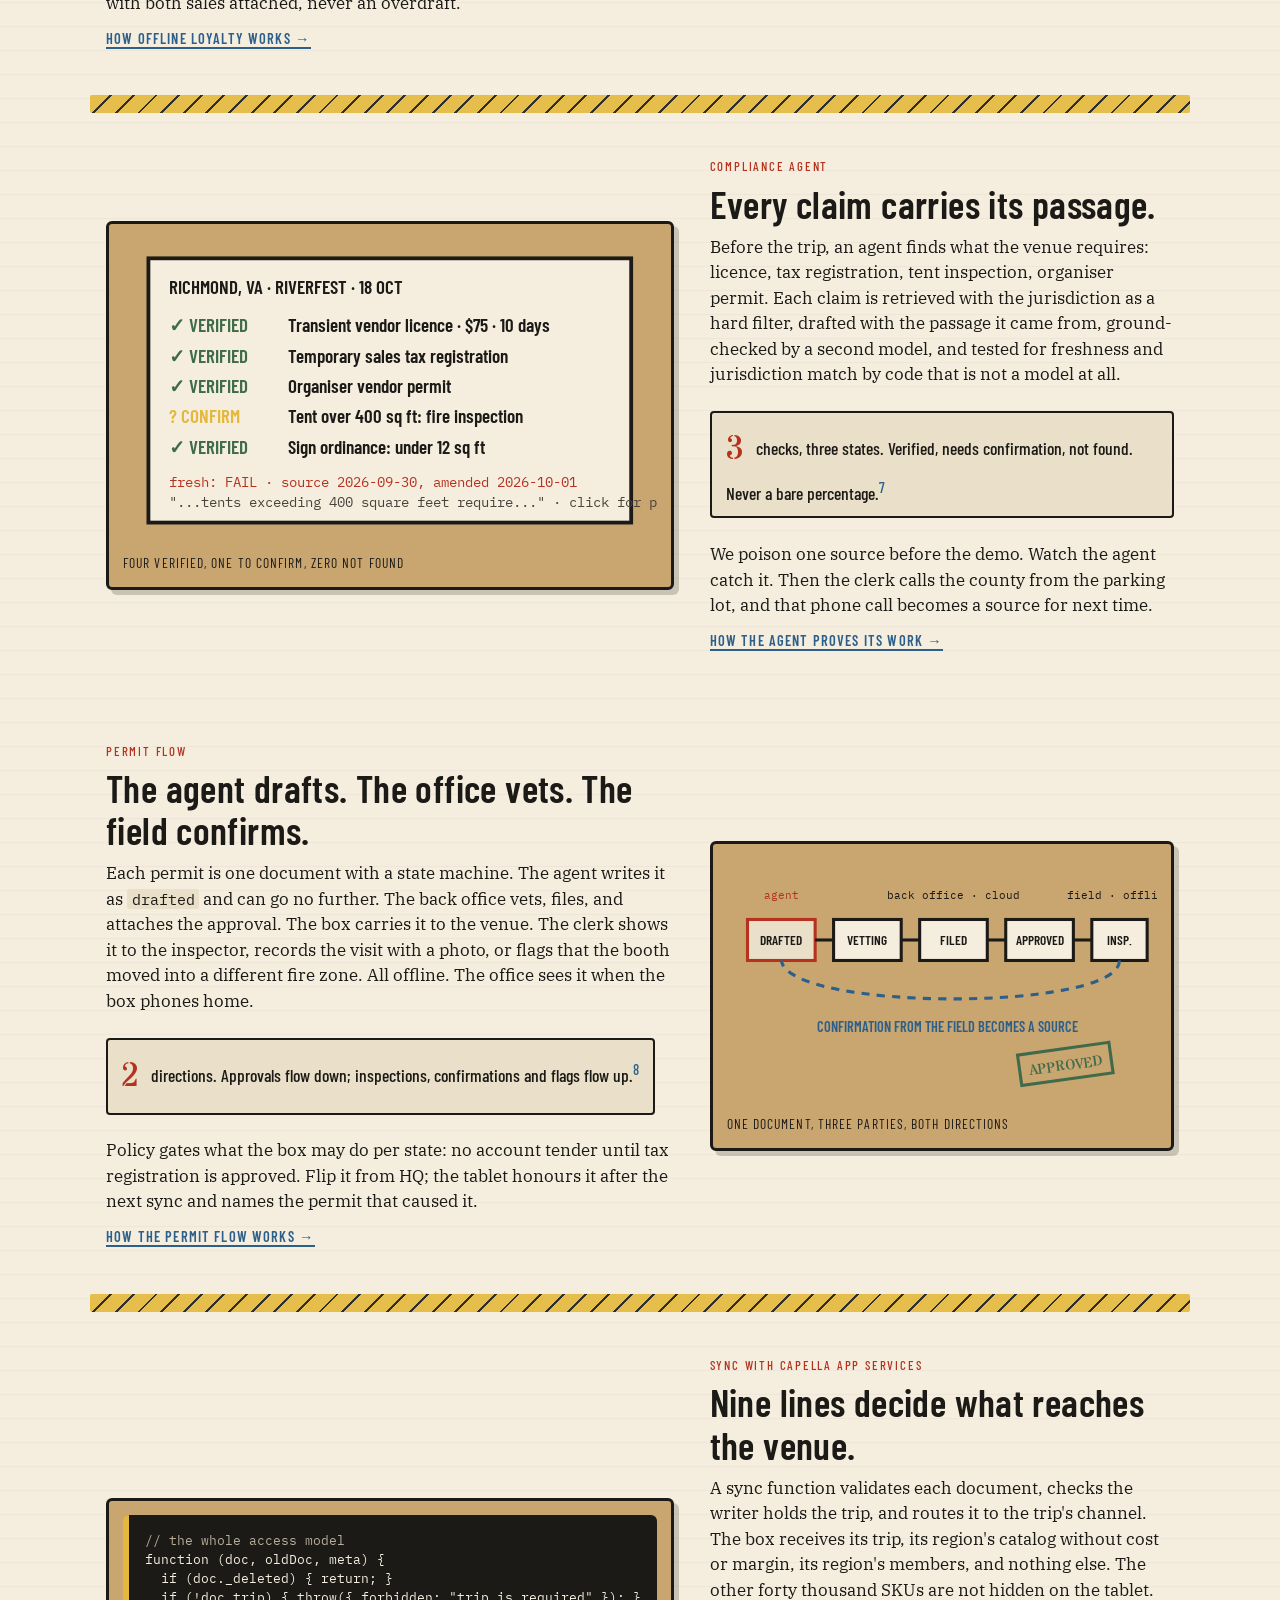
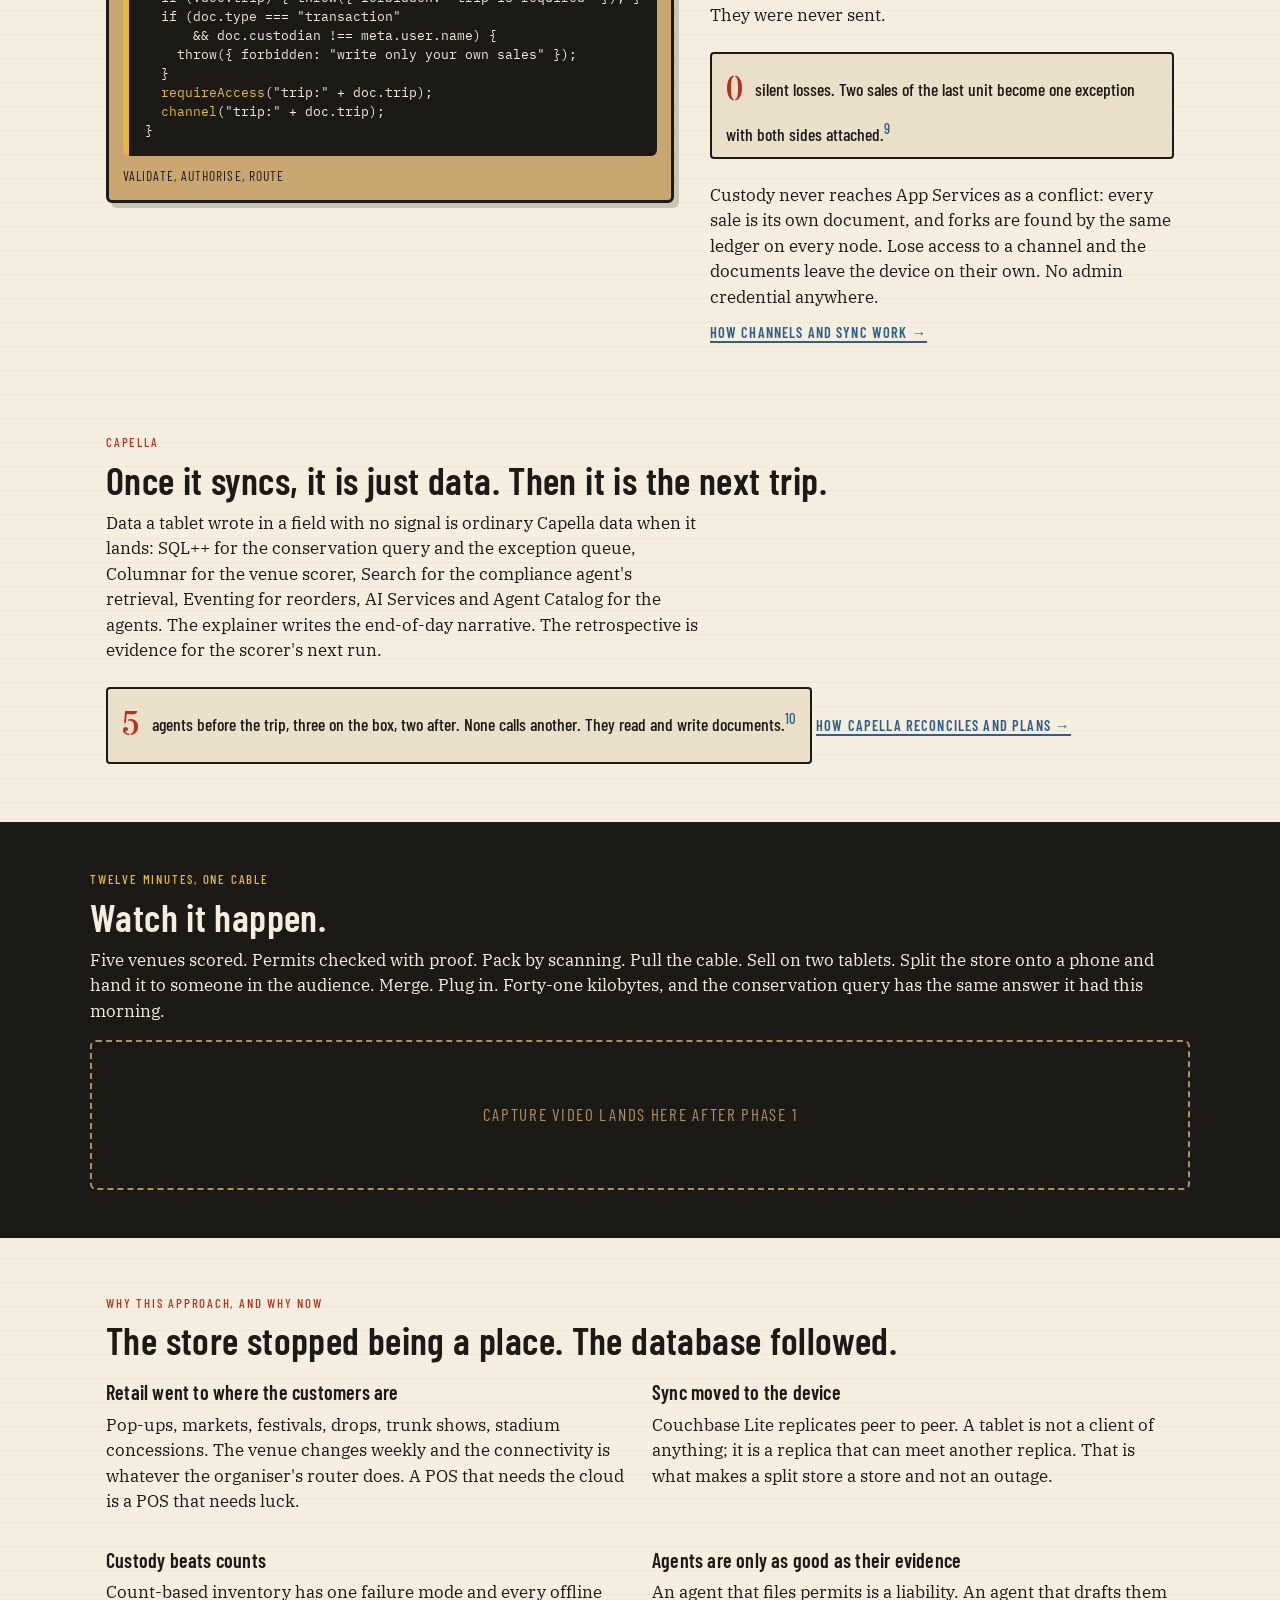
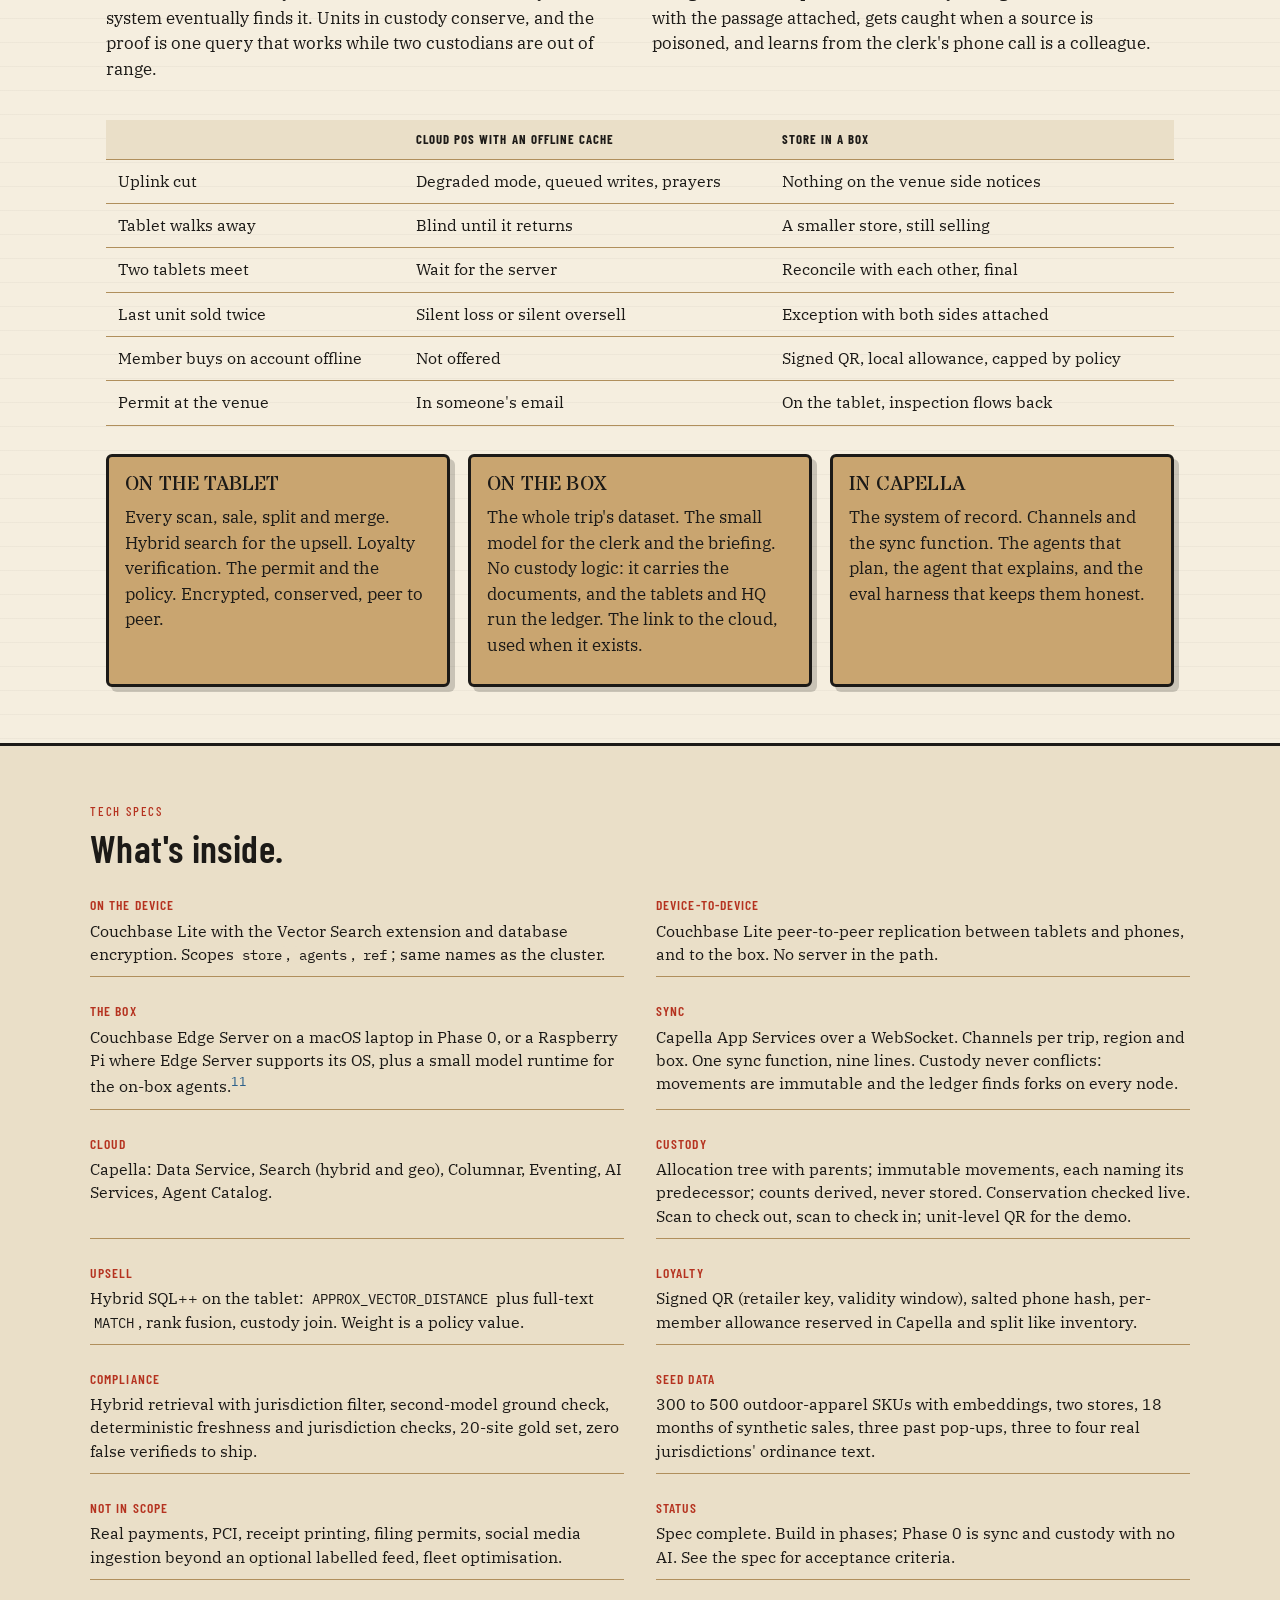
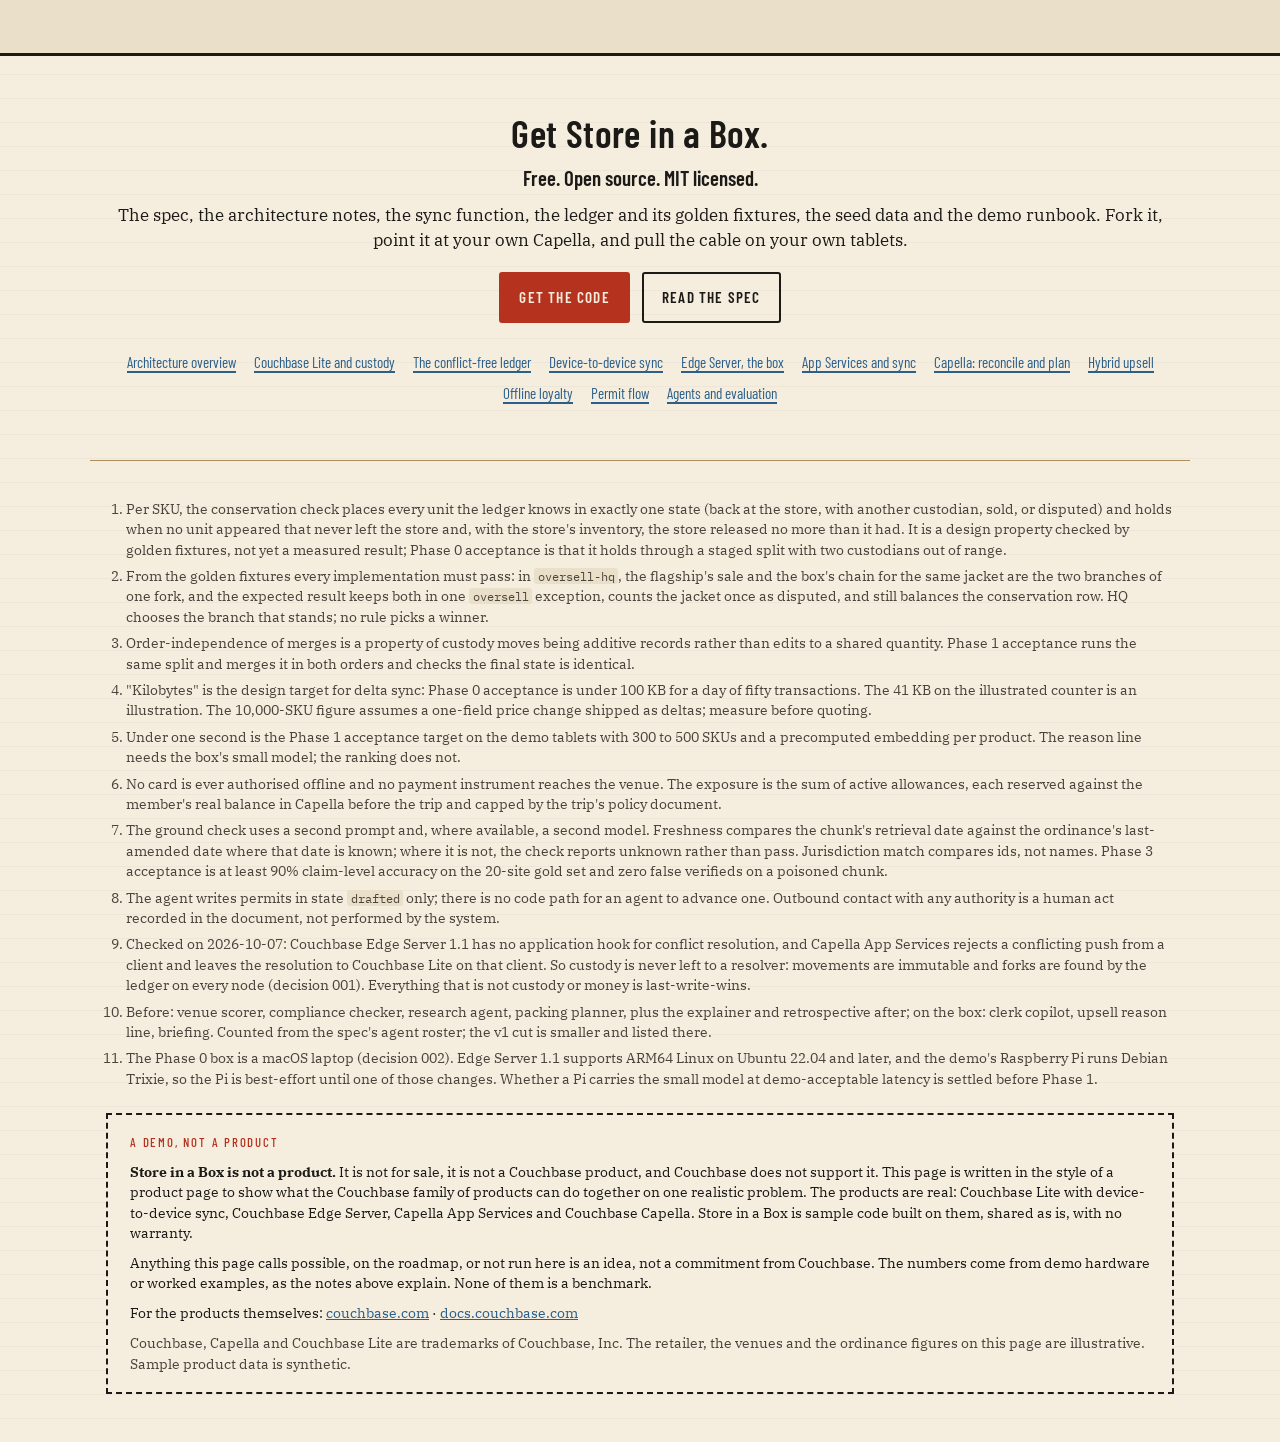
==== commit d80b8515: "Product page: standard "A demo, not a product" footer Same wording as the other Couchbase demo pages" ====
--- a/site/index.html
+++ b/site/index.html
@@ -219,11 +219,6 @@
 ORDER BY d LIMIT 20;
 <span class="c">-- keyword half: MATCH(p.tags, "waterproof socks pack-cover"), same filters</span>
 <span class="c">-- fused by rank, then joined to this custodian's allocations</span></pre>
-    <aside class="possible">
-      <p class="tag">Capella AI Data Plane · possible, not in this demo</p>
-      <p>A vectorization workflow could embed the catalog in the cluster for the tablet to search offline, and with the uplink up the reason line could come from a hosted model whose semantic cache answers a close-enough question without calling the model again.<sup><a href="#fn12">12</a></sup></p>
-      <p>Or pack the advisor itself into the box with the stock: its prompt and tools kept in Agent Catalog, synced down with the trip, run on the tablet. Our design, not a product feature, and it starts with a spike.<sup><a href="#fn13">13</a></sup></p>
-    </aside>
     <a class="more" href="https://github.com/omnifroodle/store-in-a-box/blob/main/docs/architecture/hybrid-upsell.md">How the upsell advisor works →</a>
   </div>
   <figure class="card">
@@ -278,10 +273,6 @@
     <p>Before the trip, an agent finds what the venue requires: licence, tax registration, tent inspection, organiser permit. Each claim is retrieved with the jurisdiction as a hard filter, drafted with the passage it came from, ground-checked by a second model, and tested for freshness and jurisdiction match by code that is not a model at all.</p>
     <div class="bignum"><span>3</span> checks, three states. Verified, needs confirmation, not found. Never a bare percentage.<sup><a href="#fn7">7</a></sup></div>
     <p>We poison one source before the demo. Watch the agent catch it. Then the clerk calls the county from the parking lot, and that phone call becomes a source for next time.</p>
-    <aside class="possible">
-      <p class="tag">Capella AI Data Plane · possible, not in this demo</p>
-      <p>Agent Catalog could version every tool and prompt the agent uses, so each claim names the exact version that made it. A cache in front of compliance questions would key on the jurisdiction, so Richmond, Virginia never answers for Richmond, California.<sup><a href="#fn13">13</a></sup></p>
-    </aside>
     <a class="more" href="https://github.com/omnifroodle/store-in-a-box/blob/main/docs/architecture/agents-and-evaluation.md">How the agent proves its work →</a>
   </div>
   <figure class="card">
@@ -365,10 +356,6 @@
     <h2>Once it syncs, it is just data. Then it is the next trip.</h2>
     <p>Data a tablet wrote in a field with no signal is ordinary Capella data when it lands: SQL++ for the conservation query and the exception queue, Columnar for the venue scorer, Search for the compliance agent's retrieval, Eventing for reorders, AI Services and Agent Catalog for the agents. The explainer writes the end-of-day narrative. The retrospective is evidence for the scorer's next run.</p>
     <div class="bignum"><span>5</span> agents before the trip, three on the box, two after. None calls another. They read and write documents.<sup><a href="#fn10">10</a></sup></div>
-    <aside class="possible">
-      <p class="tag">Capella AI Data Plane · possible, not in this demo</p>
-      <p>At rejoin, an assistant could draft a resolution for each exception with both branches as its evidence, and <code>ai_summary</code> in SQL++ could put one line beside each dispute on HQ's queue. The assistant would advise. HQ would still decide.<sup><a href="#fn14">14</a></sup></p>
-    </aside>
     <a class="more" href="https://github.com/omnifroodle/store-in-a-box/blob/main/docs/architecture/capella-reconcile.md">How Capella reconciles and plans →</a>
   </div>
 </section>
@@ -429,7 +416,6 @@
       <div><dt>Loyalty</dt><dd>Signed QR (retailer key, validity window), salted phone hash, per-member allowance reserved in Capella and split like inventory.</dd></div>
       <div><dt>Compliance</dt><dd>Hybrid retrieval with jurisdiction filter, second-model ground check, deterministic freshness and jurisdiction checks, 20-site gold set, zero false verifieds to ship.</dd></div>
       <div><dt>Seed data</dt><dd>300 to 500 outdoor-apparel SKUs with embeddings, two stores, 18 months of synthetic sales, three past pop-ups, three to four real jurisdictions' ordinance text.</dd></div>
-      <div><dt>Room to grow</dt><dd>The Capella AI Data Plane could add hosted models with semantic caching and guardrails, AI Functions in SQL++, vectorization workflows, and Agent Catalog for every agent's prompts as well as its tools. Possibilities, not part of this demo.<sup><a href="#fn12">12</a></sup></dd></div>
       <div><dt>Not in scope</dt><dd>Real payments, PCI, receipt printing, filing permits, social media ingestion beyond an optional labelled feed, fleet optimisation.</dd></div>
       <div><dt>Status</dt><dd>Spec complete. Build in phases; Phase 0 is sync and custody with no AI. See the spec for acceptance criteria.</dd></div>
     </dl>
@@ -474,11 +460,14 @@
     <li id="fn9">Checked on 2026-10-07: Couchbase Edge Server 1.1 has no application hook for conflict resolution, and Capella App Services rejects a conflicting push from a client and leaves the resolution to Couchbase Lite on that client. So custody is never left to a resolver: movements are immutable and forks are found by the ledger on every node (decision 001). Everything that is not custody or money is last-write-wins.</li>
     <li id="fn10">Before: venue scorer, compliance checker, research agent, packing planner, plus the explainer and retrospective after; on the box: clerk copilot, upsell reason line, briefing. Counted from the spec's agent roster; the v1 cut is smaller and listed there.</li>
     <li id="fn11">The Phase 0 box is a macOS laptop (decision 002). Edge Server 1.1 supports ARM64 Linux on Ubuntu 22.04 and later, and the demo's Raspberry Pi runs Debian Trixie, so the Pi is best-effort until one of those changes. Whether a Pi carries the small model at demo-acceptable latency is settled before Phase 1.</li>
-    <li id="fn12">The Capella AI Data Plane is not part of this demo; its items are possibilities, listed in the roadmap (<code>docs/ROADMAP.md</code>). The Model Service and Data Processing need Enterprise support. Semantic caching needs a deployed embedding model and returns a cached answer when a new prompt is close enough to an earlier one. Data Processing runs as workflows you stop and re-run; the docs do not say whether a running workflow picks up documents written after it started. Sources: <a href="https://docs.couchbase.com/ai/get-started/intro.html">AI Data Plane overview</a>, <a href="https://docs.couchbase.com/ai/build/model-service/configure-value-adds.html">Model Service caching</a>, <a href="https://docs.couchbase.com/ai/build/model-service/deploy-llm-model.html">deploying an LLM</a> (guardrails), <a href="https://docs.couchbase.com/ai/build/vectorization-service/data-processing.html">Data Processing</a>, all checked 9 October 2026.</li>
-    <li id="fn13">Agent Catalog is a versioned store of an agent's tools and prompts, with git as the version source; it publishes them to an <code>agent_catalog</code> scope in the cluster and does not run them. Keying a cache on the jurisdiction is our design rule, not a product guarantee. Syncing the catalog to the tablets and running its tools there is our design on top of Agent Catalog, not a product feature; step one is a spike to see whether the published documents can be read outside Python. Source: <a href="https://docs.couchbase.com/ai/build/integrate-agent-with-catalog.html">Agent Catalog docs</a>, checked 9 October 2026.</li>
-    <li id="fn14">Not part of this demo. A drafted resolution would be stored as advice, never as the resolution: HQ is the authority on disputes and orders its own decisions (decisions 007 and 008). AI Functions such as <code>ai_summary</code> need a paid Capella cluster on Couchbase Server 8.0 or later with multiple availability zones and Developer Pro or Enterprise support. Source: <a href="https://docs.couchbase.com/ai/build/ai-functions.html">AI Functions docs</a>, checked 9 October 2026.</li>
   </ol>
-  <p>Store in a Box is a demo built to show Couchbase Lite, device-to-device sync, Couchbase Edge Server, Capella App Services and Capella working together. Couchbase, Capella and Couchbase Lite are trademarks of Couchbase, Inc. The retailer, the venues and the ordinance figures on this page are illustrative. Sample product data is synthetic.</p>
+  <section class="disclaimer" aria-labelledby="not-a-product">
+    <p class="kicker" id="not-a-product">A demo, not a product</p>
+    <p><b>Store in a Box is not a product.</b> It is not for sale, it is not a Couchbase product, and Couchbase does not support it. This page is written in the style of a product page to show what the Couchbase family of products can do together on one realistic problem. The products are real: Couchbase Lite with device-to-device sync, Couchbase Edge Server, Capella App Services and Couchbase Capella. Store in a Box is sample code built on them, shared as is, with no warranty.</p>
+    <p>Anything this page calls possible, on the roadmap, or not run here is an idea, not a commitment from Couchbase. The numbers come from demo hardware or worked examples, as the notes above explain. None of them is a benchmark.</p>
+    <p>For the products themselves: <a href="https://www.couchbase.com/">couchbase.com</a> · <a href="https://docs.couchbase.com/">docs.couchbase.com</a></p>
+    <p class="marks">Couchbase, Capella and Couchbase Lite are trademarks of Couchbase, Inc. The retailer, the venues and the ordinance figures on this page are illustrative. Sample product data is synthetic.</p>
+  </section>
 </footer>
 
 </body>
--- a/site/styles.css
+++ b/site/styles.css
@@ -81,10 +81,6 @@
 pre.query { max-width: 100%; background: var(--ink); color: var(--cream); font-family: var(--mono); font-size: .82rem; line-height: 1.45; padding: 16px; border-radius: 6px; overflow-x: auto; border-left: 6px solid var(--label); margin: 12px 0; }
 pre.query .c { color: #B8AE9A; }
 pre.query .k { color: var(--label); }
-/* Possible enhancements: not part of the demo, so a dashed tape outline, never the solid ink of a feature. */
-.possible { max-width: 60ch; margin: 14px 0; padding: 10px 14px; background: var(--creamDeep); border: 2px dashed var(--tape); border-radius: 4px; font-size: .95rem; }
-.possible .tag { margin: 0 0 4px; font-family: var(--heading); font-weight: 600; text-transform: uppercase; letter-spacing: .12em; font-size: .8rem; color: var(--tape); }
-.possible p { margin: 4px 0; }
 hr.tape { border: 0; height: 18px; max-width: var(--maxw); margin: 0 auto; background:
   repeating-linear-gradient(135deg, var(--label) 0 14px, var(--ink) 14px 16px); opacity: .9; border-radius: 2px; }
 
@@ -135,3 +131,8 @@
   .topnav .links a:not(.buy) { display: none; }
   .hero h1 { font-size: clamp(2.6rem, 14vw, 4rem); }
 }
+
+/* The "not a product" note at the foot of the page: the same words on every demo page, in this page's theme. */
+.disclaimer { margin-top: 24px; padding: 18px 22px; border: 2px dashed var(--ink); background: var(--cream); color: var(--ink); }
+.disclaimer p { margin: 0 0 .6rem; }
+.disclaimer .marks { margin: 0; color: var(--inkSoft); }
